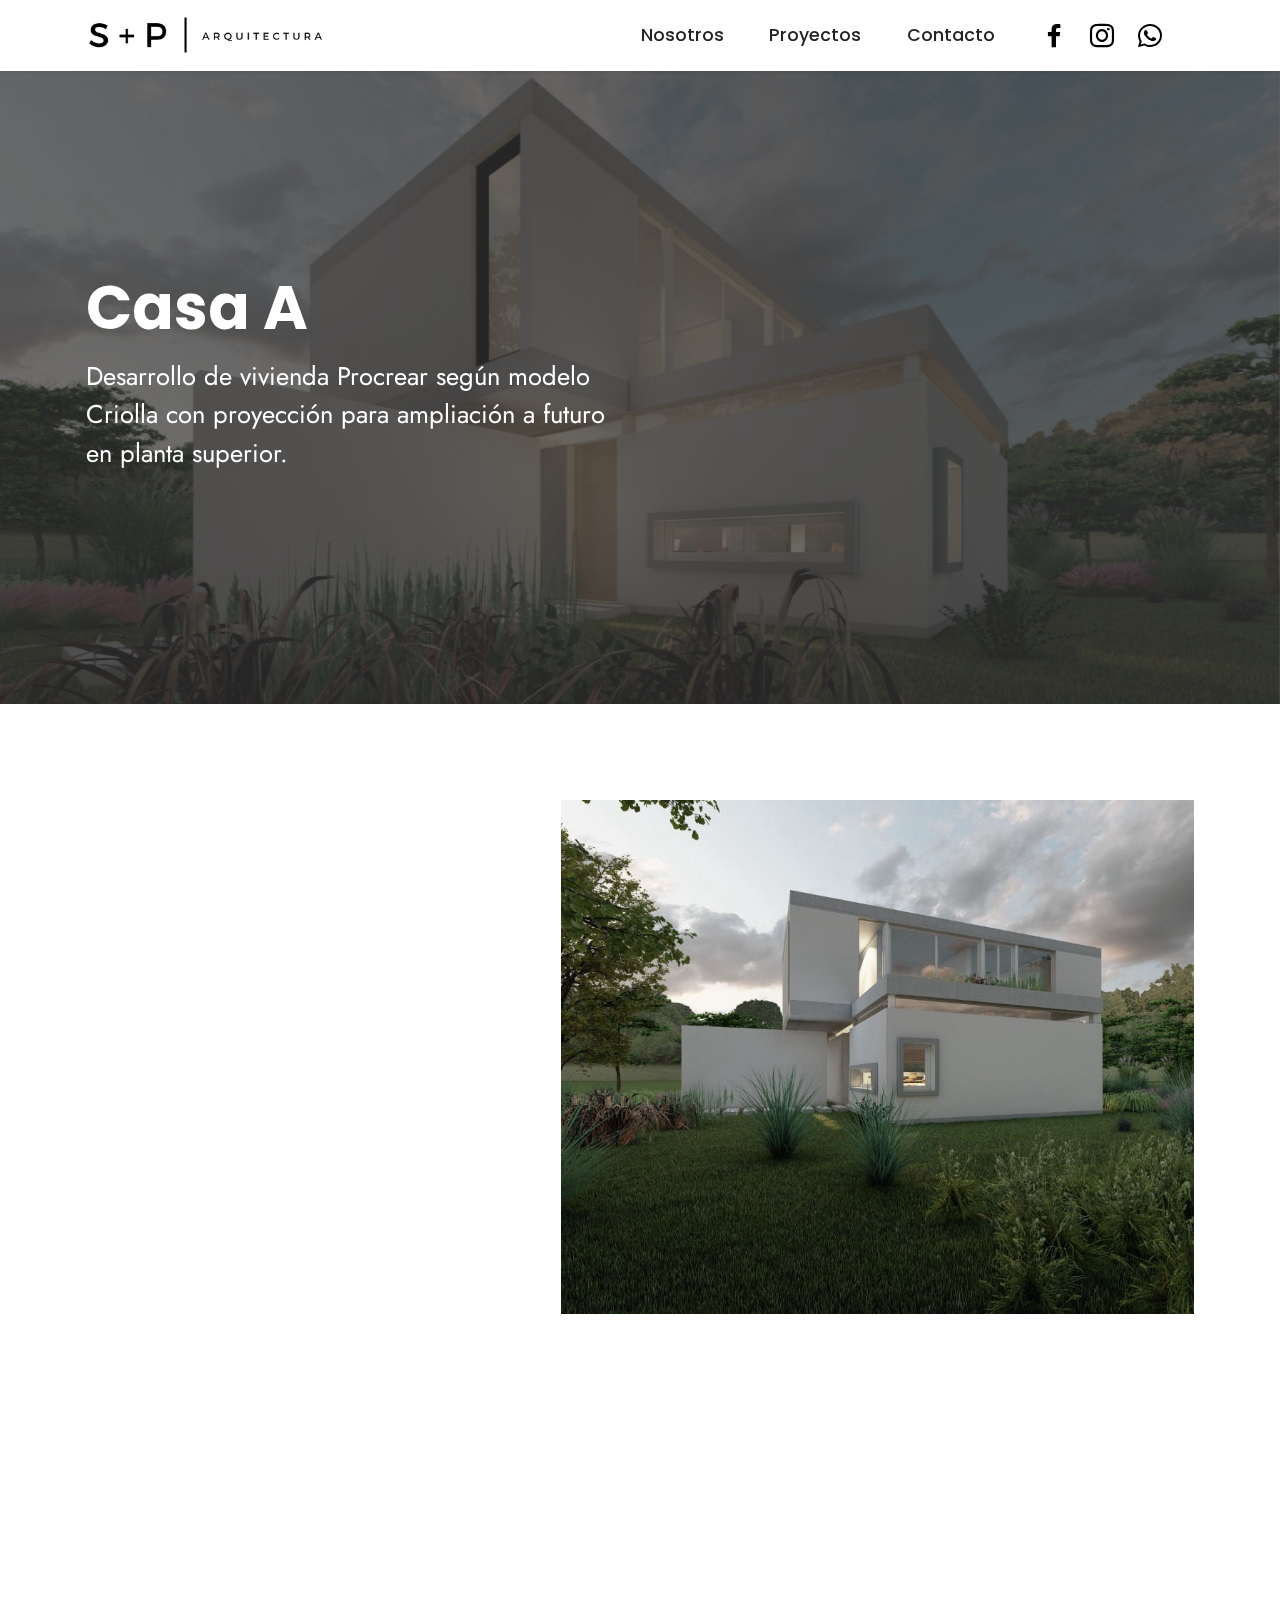
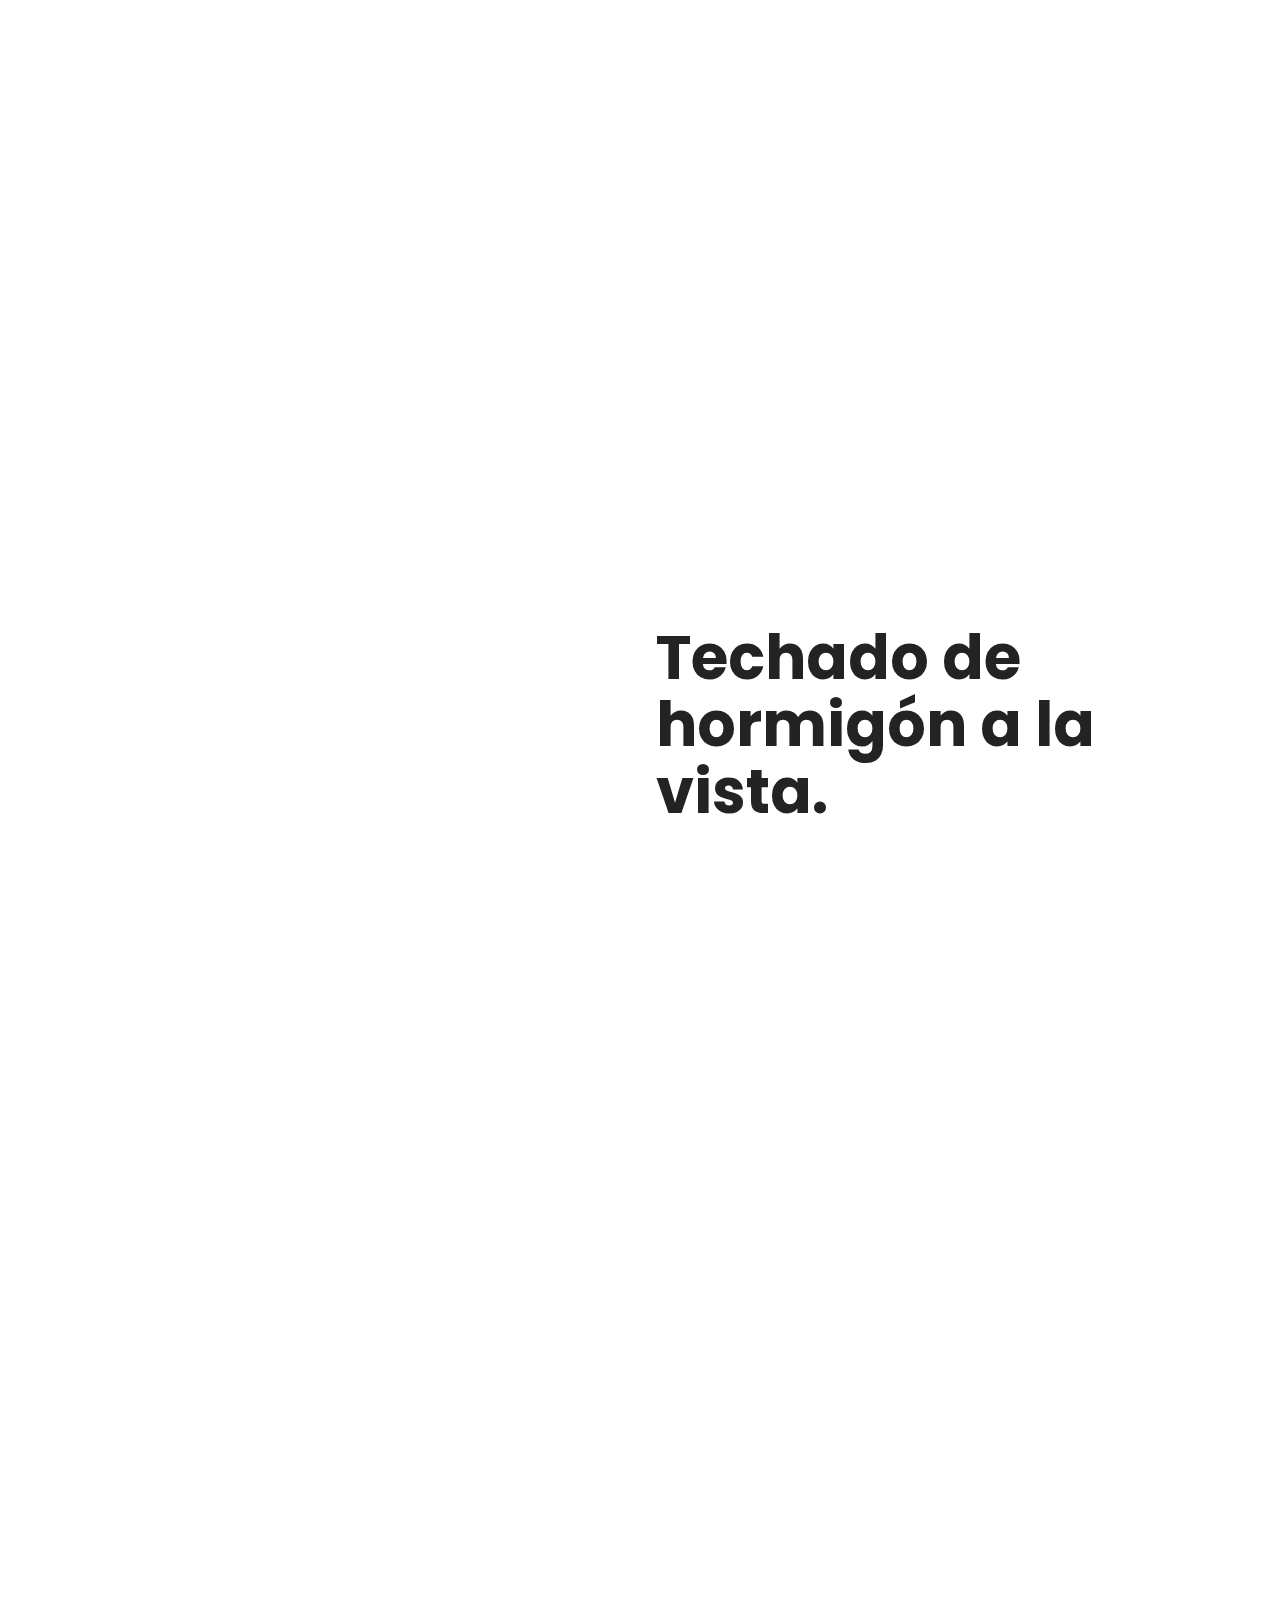
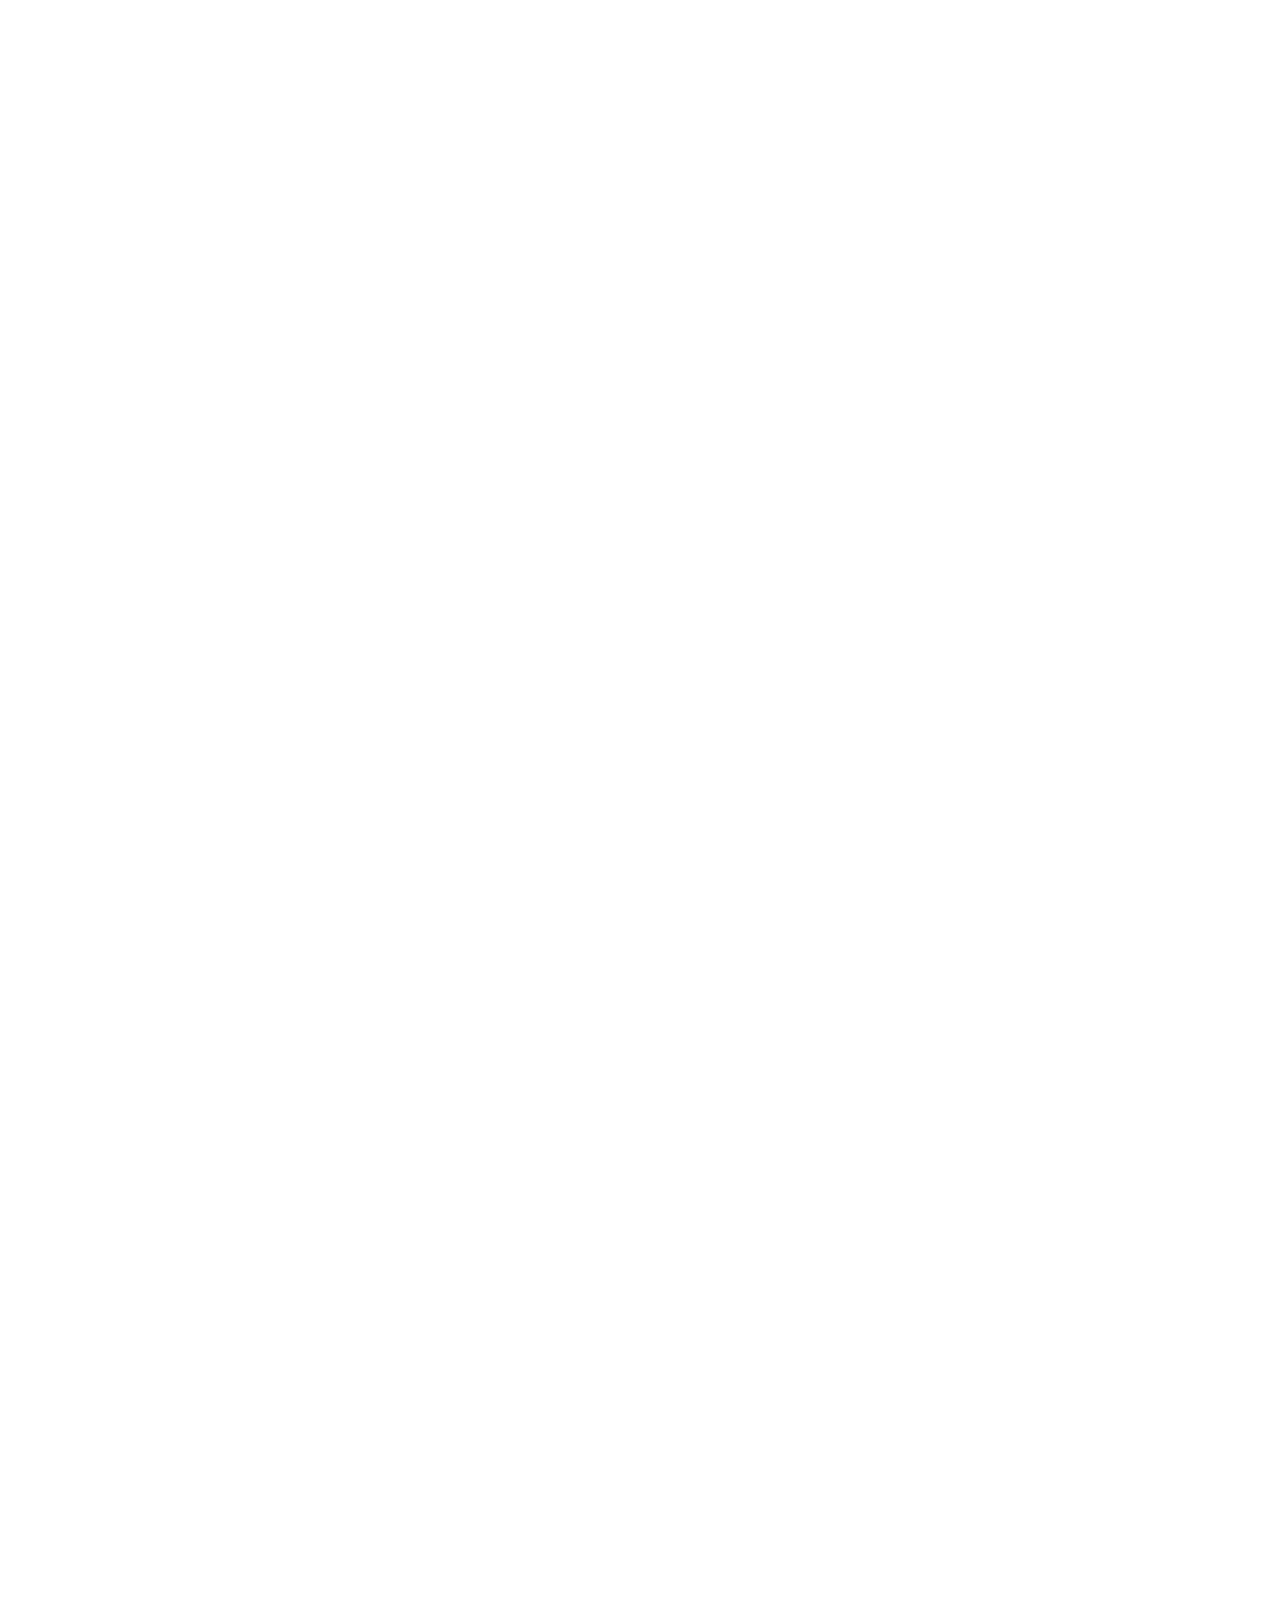
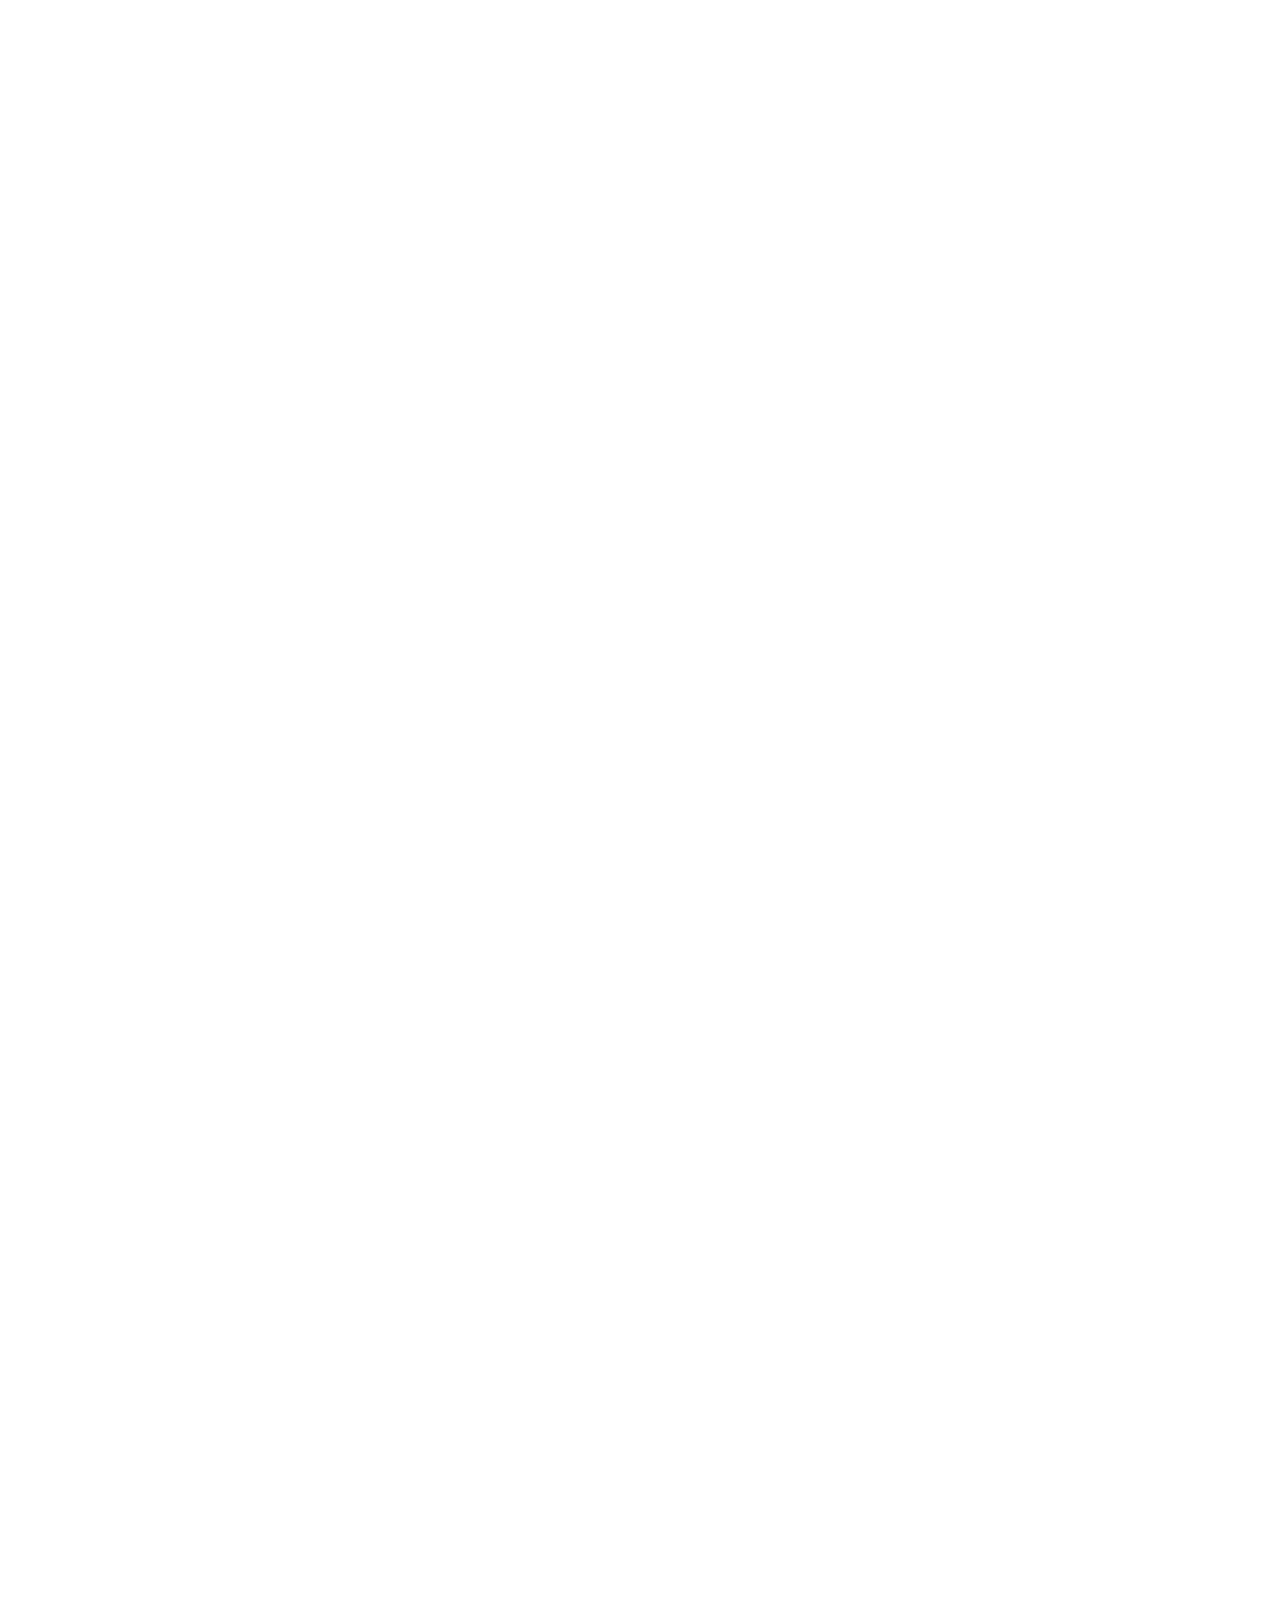
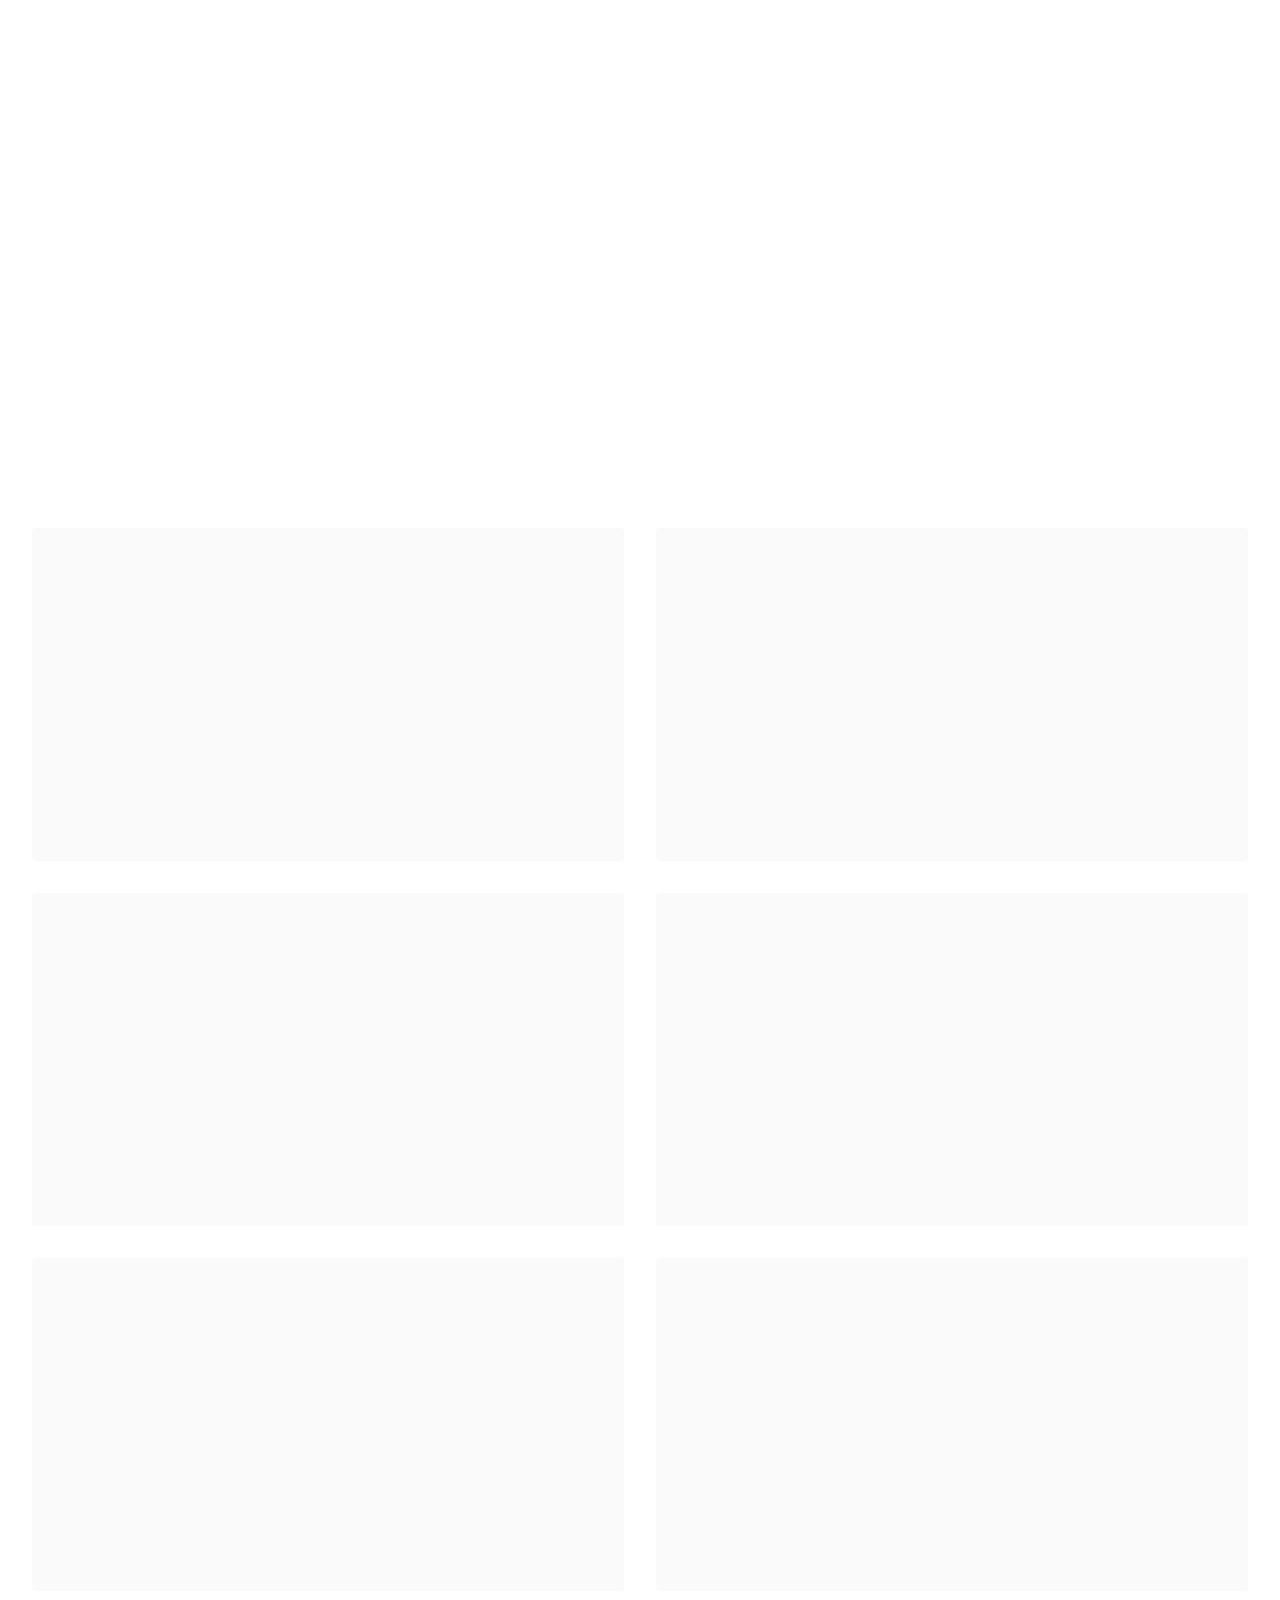
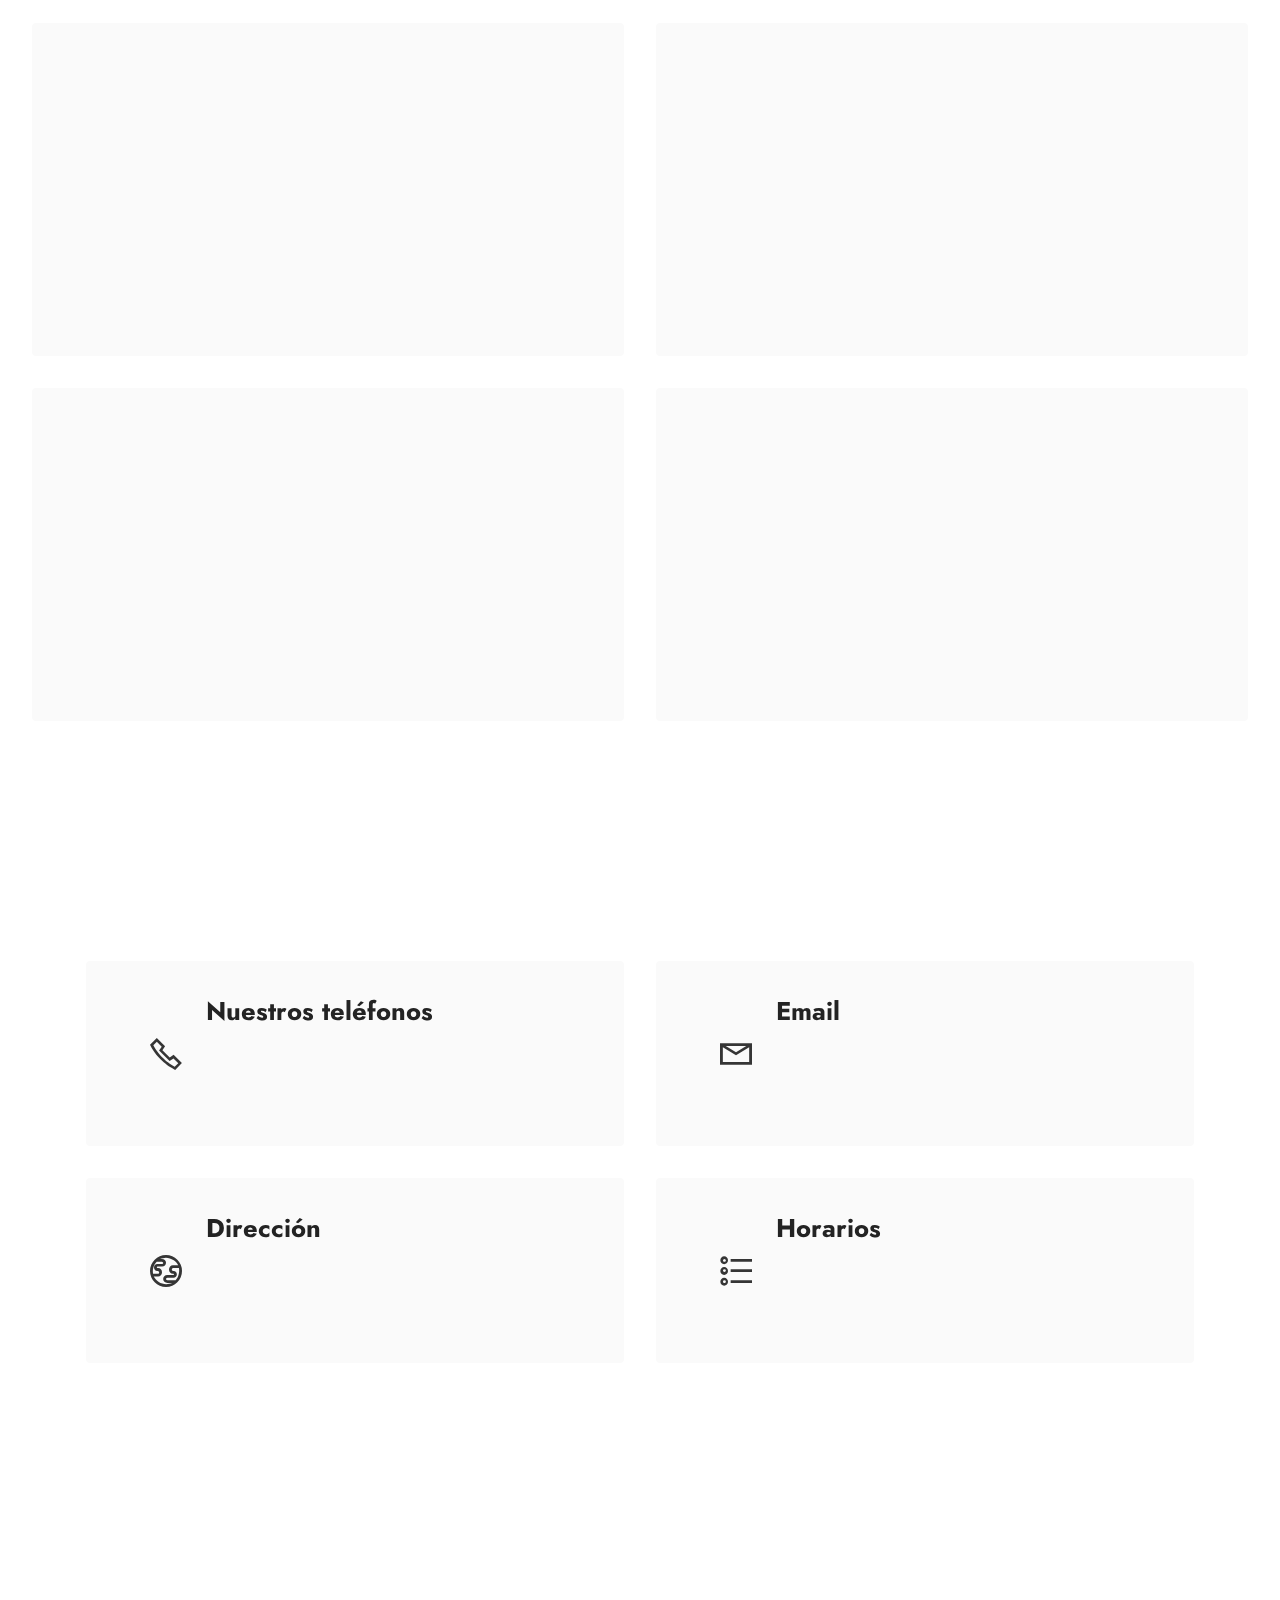
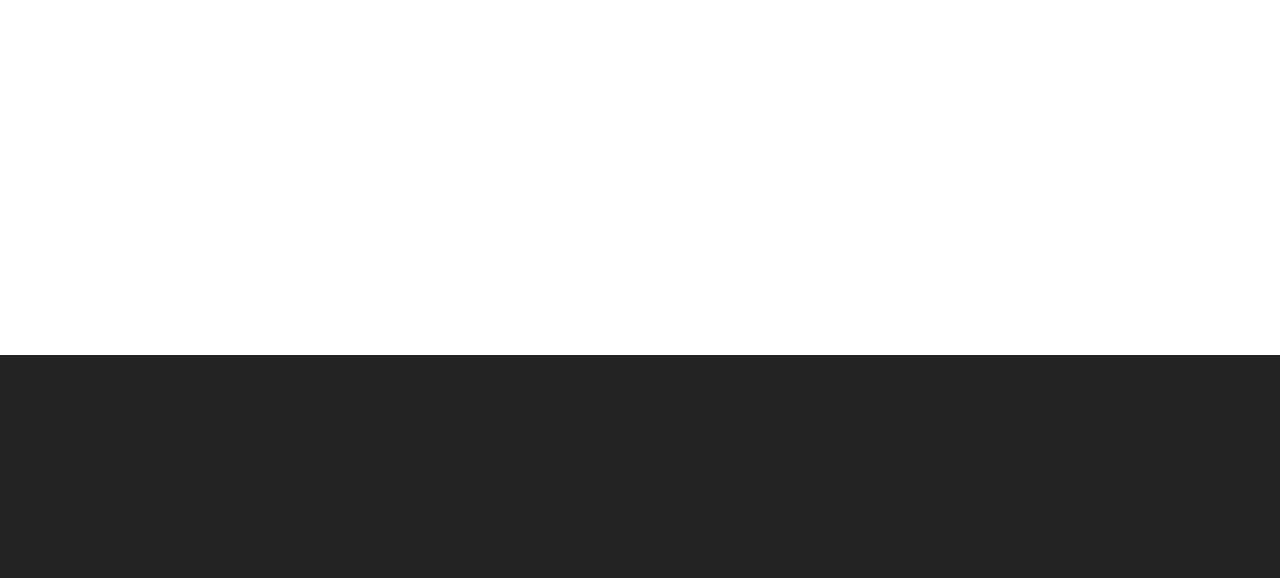
==== casa-procrear.html @ 1ad1548f "202208131739" ====
<!DOCTYPE html>
<html  >
<head>
  
  <meta charset="UTF-8">
  <meta http-equiv="X-UA-Compatible" content="IE=edge">
  
  <meta name="twitter:card" content="summary_large_image"/>
  <meta name="twitter:image:src" content="">
  <meta property="og:image" content="">
  <meta name="twitter:title" content="Casa A Procrear">
  <meta name="viewport" content="width=device-width, initial-scale=1, minimum-scale=1">
  <link rel="shortcut icon" href="assets/images/283098102-126815529997784-8054492892515843317-n-copy-128x108.png" type="image/x-icon">
  <meta name="description" content="La casa A es un desarrollo urbanístico en Villa Elisa, Provincia de Buenos Aires. El diseño y alcance de la vivienda está enmarcado en el programa Procrear proyectando una futura ampliación.
">
  
  
  <title>Casa A Procrear</title>
  <link rel="stylesheet" href="assets/web/assets/mobirise-icons2/mobirise2.css">
  <link rel="stylesheet" href="assets/bootstrap/css/bootstrap.min.css">
  <link rel="stylesheet" href="assets/bootstrap/css/bootstrap-grid.min.css">
  <link rel="stylesheet" href="assets/bootstrap/css/bootstrap-reboot.min.css">
  <link rel="stylesheet" href="assets/parallax/jarallax.css">
  <link rel="stylesheet" href="assets/animatecss/animate.css">
  <link rel="stylesheet" href="assets/dropdown/css/style.css">
  <link rel="stylesheet" href="assets/socicon/css/styles.css">
  <link rel="stylesheet" href="assets/theme/css/style.css">
  <link rel="preload" href="https://fonts.googleapis.com/css?family=Poppins:100,100i,200,200i,300,300i,400,400i,500,500i,600,600i,700,700i,800,800i,900,900i&display=swap" as="style" onload="this.onload=null;this.rel='stylesheet'">
  <noscript><link rel="stylesheet" href="https://fonts.googleapis.com/css?family=Poppins:100,100i,200,200i,300,300i,400,400i,500,500i,600,600i,700,700i,800,800i,900,900i&display=swap"></noscript>
  <link rel="preload" href="https://fonts.googleapis.com/css?family=Jost:100,200,300,400,500,600,700,800,900,100i,200i,300i,400i,500i,600i,700i,800i,900i&display=swap" as="style" onload="this.onload=null;this.rel='stylesheet'">
  <noscript><link rel="stylesheet" href="https://fonts.googleapis.com/css?family=Jost:100,200,300,400,500,600,700,800,900,100i,200i,300i,400i,500i,600i,700i,800i,900i&display=swap"></noscript>
  <link rel="preload" as="style" href="assets/mobirise/css/mbr-additional.css"><link rel="stylesheet" href="assets/mobirise/css/mbr-additional.css" type="text/css">
  
  
  
  
</head>
<body>
  
  <section data-bs-version="5.1" class="menu menu3 cid-teotOrFw29" once="menu" id="menu3-12">
    
    <nav class="navbar navbar-dropdown navbar-fixed-top navbar-expand-lg">
        <div class="container">
            <div class="navbar-brand">
                <span class="navbar-logo">
                    
                        <img src="assets/images/navbarsp.jpg" alt="S+P Arquitectura" style="height: 3.1rem;">
                    
                </span>
                
            </div>
            <button class="navbar-toggler" type="button" data-toggle="collapse" data-bs-toggle="collapse" data-target="#navbarSupportedContent" data-bs-target="#navbarSupportedContent" aria-controls="navbarNavAltMarkup" aria-expanded="false" aria-label="Toggle navigation">
                <div class="hamburger">
                    <span></span>
                    <span></span>
                    <span></span>
                    <span></span>
                </div>
            </button>
            <div class="collapse navbar-collapse" id="navbarSupportedContent">
                <ul class="navbar-nav nav-dropdown nav-right" data-app-modern-menu="true"><li class="nav-item"><a class="nav-link link text-black text-primary display-4" href="index.html#image2-4">Nosotros</a></li>
                    <li class="nav-item"><a class="nav-link link text-black text-primary display-4" href="index.html#proyectos">Proyectos</a></li>
                    <li class="nav-item"><a class="nav-link link text-black text-primary display-4" href="index.html#witsec-mailform-r">Contacto</a>
                    </li></ul>
                <div class="icons-menu">
                    <a class="iconfont-wrapper" href="https://www.facebook.com/SMASP-Arquitectura-110803791598958/" target="_blank">
                        <span class="p-2 mbr-iconfont socicon-facebook socicon"></span>
                    </a>
                    <a class="iconfont-wrapper" href="https://www.instagram.com/s.mas.p.arquitectura/" target="_blank">
                        <span class="p-2 mbr-iconfont socicon-instagram socicon"></span>
                    </a>
                    <a class="iconfont-wrapper" href="https://wa.me/542216564732" target="_blank">
                        <span class="p-2 mbr-iconfont socicon-whatsapp socicon"></span>
                    </a>
                    
                </div>
                
            </div>
        </div>
    </nav>
</section>

<section data-bs-version="5.1" class="header4 cid-teqbdQhlUa mbr-parallax-background" id="header4-14">

    
    <div class="mbr-overlay"></div>
    <div class="container">
        <div class="row">
            <div class="content-wrap">
                <h1 class="mbr-section-title mbr-fonts-style mbr-white mb-3 display-1">
                    <strong>Casa A</strong></h1>
                
                <p class="mbr-fonts-style mbr-text mbr-white mb-3 display-5">
                    Desarrollo de vivienda Procrear según modelo Criolla con proyección para ampliación a futuro en planta superior.</p>

                
            </div>
        </div>
    </div>
</section>

<section data-bs-version="5.1" class="image2 cid-teqbWby4jU" id="image2-15">
    

    

    <div class="container">
        <div class="row align-items-center">
            <div class="col-12 col-lg-7">
                <div class="image-wrapper">
                    <img src="assets/images/obracasaa4-1280x720.jpeg" alt="Casa A">
                    
                </div>
            </div>
            <div class="col-12 col-lg">
                <div class="text-wrapper">
                    <h3 class="mbr-section-title mbr-fonts-style mb-3 display-2"><strong>Desarollo con proyeccción a futuro.</strong></h3>
                    
                </div>
            </div>
        </div>
    </div>
</section>

<section data-bs-version="5.1" class="image3 cid-teqbXkbe3G" id="image3-17">
    

    

    <div class="container">
        <div class="row justify-content-center">
            <div class="col-12 col-lg-12">
                <div class="image-wrapper">
                    <img src="assets/images/obracasaa5-1-1280x720.jpg" alt="Casa A">
                    
                </div>
            </div>
        </div>
    </div>
</section>

<section data-bs-version="5.1" class="content10 cid-teqe6eGVId" id="content10-1a">
    
    <div class="container">
        <div class="row justify-content-center">
            <div class="col-12 col-md">
                
                <h6 class="mbr-section-subtitle mbr-fonts-style mb-4 display-1"><strong>Techado de hormigón a la vista.</strong></h6>
            </div>
            <div class="col-md-12 col-lg-6">
                <p class="mbr-text mbr-fonts-style display-5">La convivencia de luz solar y sombra, las aberturas al entorno y la presencia de acabados minimalistas caracterizan esta obra.</p>
            </div>
        </div>
    </div>
</section>

<section data-bs-version="5.1" class="image4 cid-teqbWI6PCw" id="image4-16">
    

    

    <div class="container-fluid">
        <div class="row">
            <div class="col-12 col-lg-6">
                <div class="image-wrapper">
                    <img src="assets/images/obracasaa1-1280x720.jpg" alt="Casa A">
                    <p class="mbr-text mbr-fonts-style mt-2 align-center display-4">
                        Casa A | Frente</p>
                </div>
            </div>
            <div class="col-12 col-lg-6">
                <div class="image-wrapper">
                    <img src="assets/images/obracasaa2-1256x707.jpg" alt="Casa A">
                    <p class="mbr-text mbr-fonts-style mt-2 align-center display-4">Casa A | Lateral Este</p>
                </div>
            </div>
        </div>
    </div>
</section>

<section data-bs-version="5.1" class="image2 cid-teqfTnxSe3" id="image2-1b">
    

    

    <div class="container">
        <div class="row align-items-center">
            <div class="col-12 col-lg-6">
                <div class="image-wrapper">
                    <img src="assets/images/obracasaa10-1280x720.jpeg" alt="Casa A">
                    <p class="mbr-description mbr-fonts-style mt-2 align-center display-4">Interior Planta Baja</p>
                </div>
            </div>
            <div class="col-12 col-lg">
                <div class="text-wrapper">
                    <h3 class="mbr-section-title mbr-fonts-style mb-3 display-1">
                        <strong>Casa A</strong></h3>
                    <p class="mbr-text mbr-fonts-style display-7">Es una casa suburbana de vivienda permanente situada en Villa Elisa, partido de La Plata, Buenos Aires.<br><br>El comitente nos encomendó, para este proyecto, una vivienda que se ajustase a los alcances del programa Procrear, y a la disponibilidad de recursos que este requiere.<br><br>El encargo consistió en una casa de metraje mínimo en una sola planta con la posibilidad de proyectar una construcción en alto a futuro.<br><br>La estrategia consistió en el armado de una planta rectangular en donde los&nbsp;espacios de uso de la vivienda propicien&nbsp;amplitud lumínica. A través del cerramiento los ambientes interiores se vinculan con el paisaje exterior.<br><br>Todas las carpinterías se materializaron en aluminio oscuro y de doble vidriado.<br><br>El hormigón visto le otorga a la casa una presencia de carácter despojado. Su condición de espacio-cobijo potencia la percepción de los efectos de la luz, el aire y los aromas  presentes en su ambiente.</p>
                </div>
            </div>
        </div>
    </div>
</section>

<section data-bs-version="5.1" class="image3 cid-teqfU6qUXJ" id="image3-1c">
    

    

    <div class="container">
        <div class="row justify-content-center">
            <div class="col-12 col-lg-12">
                <div class="image-wrapper">
                    <img src="assets/images/obracasaa8-1280x720.jpg" alt="Casa A">
                    
                </div>
            </div>
        </div>
    </div>
</section>

<section data-bs-version="5.1" class="image4 cid-teqfVgeMej" id="image4-1d">
    

    

    <div class="container">
        <div class="row">
            <div class="col-12 col-lg-6">
                <div class="image-wrapper">
                    <img src="assets/images/plantaa-816x1141.png" alt="procrear A">
                    
                </div>
            </div>
            <div class="col-12 col-lg-6">
                <div class="image-wrapper">
                    <img src="assets/images/planocasaa-1082x1496.png" alt="Plano Procrear Casa A">
                    
                </div>
            </div>
        </div>
    </div>
</section>

<section data-bs-version="5.1" class="image3 cid-teqjrvyLqD" id="image3-1e">
    

    

    <div class="container">
        <div class="row justify-content-center">
            <div class="col-12 col-lg-11">
                <div class="image-wrapper">
                    <img src="assets/images/obracasaa6-1-1280x720.jpg" alt="Casa A Procrear">
                    
                </div>
            </div>
        </div>
    </div>
</section>

<section data-bs-version="5.1" class="gallery1 cid-teqjvmW78Z" id="gallery1-1f">
    
    
    <div class="container-fluid">
        
        <div class="row mt-4">
            <div class="item features-image сol-12 col-md-6 col-lg-6 active">
                <div class="item-wrapper">
                    <div class="item-img">
                        <img src="assets/images/obracasaa1-1280x720.jpg" alt="Mobirise Website Builder" data-slide-to="1" data-bs-slide-to="1">
                    </div>
                    
                    
                </div>
            </div><div class="item features-image сol-12 col-md-6 col-lg-6">
                <div class="item-wrapper">
                    <div class="item-img">
                        <img src="assets/images/obracasaa2-1280x720.jpg" alt="Mobirise Website Builder" data-slide-to="2" data-bs-slide-to="2">
                    </div>
                    
                    
                </div>
            </div><div class="item features-image сol-12 col-md-6 col-lg-6">
                <div class="item-wrapper">
                    <div class="item-img">
                        <img src="assets/images/obracasaa3-1280x720.jpg" alt="Mobirise Website Builder" data-slide-to="3" data-bs-slide-to="3">
                    </div>
                    
                    
                </div>
            </div><div class="item features-image сol-12 col-md-6 col-lg-6">
                <div class="item-wrapper">
                    <div class="item-img">
                        <img src="assets/images/obracasaa4-1280x720.jpg" alt="Mobirise Website Builder" data-slide-to="4" data-bs-slide-to="4">
                    </div>
                    
                    
                </div>
            </div><div class="item features-image сol-12 col-md-6 col-lg-6">
                <div class="item-wrapper">
                    <div class="item-img">
                        <img src="assets/images/obracasaa5-1-1280x720.jpg" alt="Mobirise Website Builder" data-slide-to="5" data-bs-slide-to="5">
                    </div>
                    
                    
                </div>
            </div><div class="item features-image сol-12 col-md-6 col-lg-6">
                <div class="item-wrapper">
                    <div class="item-img">
                        <img src="assets/images/obracasaa6-1-1280x720.jpg" alt="Mobirise Website Builder" data-slide-to="6" data-bs-slide-to="6">
                    </div>
                    
                    
                </div>
            </div><div class="item features-image сol-12 col-md-6 col-lg-6">
                <div class="item-wrapper">
                    <div class="item-img">
                        <img src="assets/images/obracasaa7-1-1280x720.jpg" alt="Mobirise Website Builder" data-slide-to="7" data-bs-slide-to="7">
                    </div>
                    
                    
                </div>
            </div><div class="item features-image сol-12 col-md-6 col-lg-6">
                <div class="item-wrapper">
                    <div class="item-img">
                        <img src="assets/images/obracasaa8-1280x720.jpg" alt="Mobirise Website Builder" data-slide-to="8" data-bs-slide-to="8">
                    </div>
                    
                    
                </div>
            </div><div class="item features-image сol-12 col-md-6 col-lg-6">
                <div class="item-wrapper">
                    <div class="item-img">
                        <img src="assets/images/obracasaa9-1280x720.jpg" alt="Mobirise Website Builder" data-slide-to="9" data-bs-slide-to="9">
                    </div>
                    
                    
                </div>
            </div><div class="item features-image сol-12 col-md-6 col-lg-6">
                <div class="item-wrapper">
                    <div class="item-img">
                        <img src="assets/images/obracasaa10-1280x720.jpg" alt="Mobirise Website Builder" data-slide-to="10" data-bs-slide-to="10">
                    </div>
                    
                    
                </div>
            </div>
            
            
            
        </div>
    </div>
</section>

<section data-bs-version="5.1" class="contacts2 cid-teqkKYdT6B" id="contacts2-1g">
    <!---->
    
    
    <div class="container">
        
        <div class="row justify-content-center mt-4">
            <div class="card col-12 col-md-6">
                <div class="card-wrapper">
                    <div class="image-wrapper">
                        <span class="mbr-iconfont mobi-mbri-phone mobi-mbri"></span>
                    </div>
                    <div class="text-wrapper">
                        <h6 class="card-title mbr-fonts-style mb-1 display-5">
                            <strong>Nuestros teléfonos</strong></h6>
                        <p class="mbr-text mbr-fonts-style display-7"><a href="https://wa.me/542216564732" class="text-primary" target="_blank">+54 (221) 656 4732</a><br><a href="https://wa.me/542216564732" class="text-primary" target="_blank">+54 (221) 649 2538</a></p>
                    </div>
                </div>
            </div>
            <div class="card col-12 col-md-6">
                <div class="card-wrapper">
                    <div class="image-wrapper">
                        <span class="mbr-iconfont mobi-mbri-letter mobi-mbri"></span>
                    </div>
                    <div class="text-wrapper">
                        <h6 class="card-title mbr-fonts-style mb-1 display-5">
                            <strong>Email</strong>
                        </h6>
                        <p class="mbr-text mbr-fonts-style display-7">
                            <a href="mailto:info@smasparquitectura.com.ar" class="text-primary">info@smasparquitectura.com.ar</a></p>
                    </div>
                </div>
            </div>
            <div class="card col-12 col-md-6">
                <div class="card-wrapper">
                    <div class="image-wrapper">
                        <span class="mbr-iconfont mobi-mbri-globe mobi-mbri"></span>
                    </div>
                    <div class="text-wrapper">
                        <h6 class="card-title mbr-fonts-style mb-1 display-5">
                            <strong>Dirección</strong></h6>
                        <p class="mbr-text mbr-fonts-style display-7">Calle 34 N° 873 entre 12 y 13.<br>La Plata, Buenos Aires, Argentina</p>
                    </div>
                </div>
            </div>
            <div class="card col-12 col-md-6">
                <div class="card-wrapper">
                    <div class="image-wrapper">
                        <span class="mbr-iconfont mobi-mbri-bulleted-list mobi-mbri"></span>
                    </div>
                    <div class="text-wrapper">
                        <h6 class="card-title mbr-fonts-style mb-1 display-5">
                            <strong>Horarios</strong></h6>
                        <p class="mbr-text mbr-fonts-style display-7">Lunes a Viernes de&nbsp;9:00 - 18:00<br>(solo con cita previa).</p>
                    </div>
                </div>
            </div>
        </div>
    </div>
</section>

<section data-bs-version="5.1" class="map2 cid-teqkLA7Owz" id="map2-1h">
    
    
    <div>
        
        <div class="google-map"><iframe frameborder="0" style="border:0" src="https://www.google.com/maps/embed/v1/place?key=AIzaSyDk89J4FSunMF33ruMVWJaJht_Ro0kvoXs&amp;q=34 873 la plata" allowfullscreen=""></iframe></div>
    </div>
</section>

<section data-bs-version="5.1" class="footer3 cid-teq8WwWLr2" once="footers" id="footer3-13">

    

    

    <div class="container">
        <div class="media-container-row align-center mbr-white">
            
            
            <div class="row row-copirayt">
                <p class="mbr-text mb-0 mbr-fonts-style mbr-white align-center display-7">
                    Diseñado por <a href="http://www.canas.com.ar" class="text-white" target="_blank">Rodrigo Cañas</a> para S+P Arquitectura</p>
            </div>
        </div>
    </div>
</section><section><a href="https://mobiri.se"></a><a href="https://mobiri.se"></a></section><script src="assets/bootstrap/js/bootstrap.bundle.min.js"></script>  <script src="assets/parallax/jarallax.js"></script>  <script src="assets/smoothscroll/smooth-scroll.js"></script>  <script src="assets/ytplayer/index.js"></script>  <script src="assets/dropdown/js/navbar-dropdown.js"></script>  <script src="assets/theme/js/script.js"></script>  
  <script async src='https://d2mpatx37cqexb.cloudfront.net/delightchat-whatsapp-widget/embeds/embed.min.js'></script>
        <script>
          var wa_btnSetting = {"btnColor":"#383838","ctaText":"","cornerRadius":40,"marginBottom":20,"marginLeft":20,"marginRight":20,"btnPosition":"right","whatsAppNumber":"2216564732","welcomeMessage":"Hello","zIndex":999999,"btnColorScheme":"light"};
          window.onload = () => {
            _waEmbed(wa_btnSetting);
          };
        </script>
      
  
  <input name="animation" type="hidden">
  </body>
</html>
---- assets/web/assets/mobirise-icons2/mobirise2.css ----
@font-face {
  font-family: 'Moririse2';
  font-display: swap;
  src:  url('mobirise2.eot?f2bix4');
  src:  url('mobirise2.eot?f2bix4#iefix') format('embedded-opentype'),
    url('mobirise2.ttf?f2bix4') format('truetype'),
    url('mobirise2.woff?f2bix4') format('woff'),
    url('mobirise2.svg?f2bix4#mobirise2') format('svg');
  font-weight: normal;
  font-style: normal;
}

[class^="mobi-"], [class*=" mobi-"] {
  /* use !important to prevent issues with browser extensions that change fonts */
  font-family: 'Moririse2' !important;
  speak: none;
  font-style: normal;
  font-weight: normal;
  font-variant: normal;
  text-transform: none;
  line-height: 1;

  /* Better Font Rendering =========== */
  -webkit-font-smoothing: antialiased;
  -moz-osx-font-smoothing: grayscale;
}

.mobi-mbri-add-submenu:before {
  content: "\e900";
}
.mobi-mbri-alert:before {
  content: "\e901";
}
.mobi-mbri-align-center:before {
  content: "\e902";
}
.mobi-mbri-align-justify:before {
  content: "\e903";
}
.mobi-mbri-align-left:before {
  content: "\e904";
}
.mobi-mbri-align-right:before {
  content: "\e905";
}
.mobi-mbri-android:before {
  content: "\e906";
}
.mobi-mbri-apple:before {
  content: "\e907";
}
.mobi-mbri-arrow-down:before {
  content: "\e908";
}
.mobi-mbri-arrow-next:before {
  content: "\e909";
}
.mobi-mbri-arrow-prev:before {
  content: "\e90a";
}
.mobi-mbri-arrow-up:before {
  content: "\e90b";
}
.mobi-mbri-bold:before {
  content: "\e90c";
}
.mobi-mbri-bookmark:before {
  content: "\e90d";
}
.mobi-mbri-bootstrap:before {
  content: "\e90e";
}
.mobi-mbri-briefcase:before {
  content: "\e90f";
}
.mobi-mbri-browse:before {
  content: "\e910";
}
.mobi-mbri-bulleted-list:before {
  content: "\e911";
}
.mobi-mbri-calendar:before {
  content: "\e912";
}
.mobi-mbri-camera:before {
  content: "\e913";
}
.mobi-mbri-cart-add:before {
  content: "\e914";
}
.mobi-mbri-cart-full:before {
  content: "\e915";
}
.mobi-mbri-cash:before {
  content: "\e916";
}
.mobi-mbri-change-style:before {
  content: "\e917";
}
.mobi-mbri-chat:before {
  content: "\e918";
}
.mobi-mbri-clock:before {
  content: "\e919";
}
.mobi-mbri-close:before {
  content: "\e91a";
}
.mobi-mbri-cloud:before {
  content: "\e91b";
}
.mobi-mbri-code:before {
  content: "\e91c";
}
.mobi-mbri-contact-form:before {
  content: "\e91d";
}
.mobi-mbri-credit-card:before {
  content: "\e91e";
}
.mobi-mbri-cursor-click:before {
  content: "\e91f";
}
.mobi-mbri-cust-feedback:before {
  content: "\e920";
}
.mobi-mbri-database:before {
  content: "\e921";
}
.mobi-mbri-delivery:before {
  content: "\e922";
}
.mobi-mbri-desktop:before {
  content: "\e923";
}
.mobi-mbri-devices:before {
  content: "\e924";
}
.mobi-mbri-down:before {
  content: "\e925";
}
.mobi-mbri-download-2:before {
  content: "\e926";
}
.mobi-mbri-download:before {
  content: "\e927";
}
.mobi-mbri-drag-n-drop-2:before {
  content: "\e928";
}
.mobi-mbri-drag-n-drop:before {
  content: "\e929";
}
.mobi-mbri-edit-2:before {
  content: "\e92a";
}
.mobi-mbri-edit:before {
  content: "\e92b";
}
.mobi-mbri-error:before {
  content: "\e92c";
}
.mobi-mbri-extension:before {
  content: "\e92d";
}
.mobi-mbri-features:before {
  content: "\e92e";
}
.mobi-mbri-file:before {
  content: "\e92f";
}
.mobi-mbri-flag:before {
  content: "\e930";
}
.mobi-mbri-folder:before {
  content: "\e931";
}
.mobi-mbri-gift:before {
  content: "\e932";
}
.mobi-mbri-github:before {
  content: "\e933";
}
.mobi-mbri-globe-2:before {
  content: "\e934";
}
.mobi-mbri-globe:before {
  content: "\e935";
}
.mobi-mbri-growing-chart:before {
  content: "\e936";
}
.mobi-mbri-hearth:before {
  content: "\e937";
}
.mobi-mbri-help:before {
  content: "\e938";
}
.mobi-mbri-home:before {
  content: "\e939";
}
.mobi-mbri-hot-cup:before {
  content: "\e93a";
}
.mobi-mbri-idea:before {
  content: "\e93b";
}
.mobi-mbri-image-gallery:before {
  content: "\e93c";
}
.mobi-mbri-image-slider:before {
  content: "\e93d";
}
.mobi-mbri-info:before {
  content: "\e93e";
}
.mobi-mbri-italic:before {
  content: "\e93f";
}
.mobi-mbri-key:before {
  content: "\e940";
}
.mobi-mbri-laptop:before {
  content: "\e941";
}
.mobi-mbri-layers:before {
  content: "\e942";
}
.mobi-mbri-left-right:before {
  content: "\e943";
}
.mobi-mbri-left:before {
  content: "\e944";
}
.mobi-mbri-letter:before {
  content: "\e945";
}
.mobi-mbri-like:before {
  content: "\e946";
}
.mobi-mbri-link:before {
  content: "\e947";
}
.mobi-mbri-lock:before {
  content: "\e948";
}
.mobi-mbri-login:before {
  content: "\e949";
}
.mobi-mbri-logout:before {
  content: "\e94a";
}
.mobi-mbri-magic-stick:before {
  content: "\e94b";
}
.mobi-mbri-map-pin:before {
  content: "\e94c";
}
.mobi-mbri-menu:before {
  content: "\e94d";
}
.mobi-mbri-mobile-2:before {
  content: "\e94e";
}
.mobi-mbri-mobile-horizontal:before {
  content: "\e94f";
}
.mobi-mbri-mobile:before {
  content: "\e950";
}
.mobi-mbri-mobirise:before {
  content: "\e951";
}
.mobi-mbri-more-horizontal:before {
  content: "\e952";
}
.mobi-mbri-more-vertical:before {
  content: "\e953";
}
.mobi-mbri-music:before {
  content: "\e954";
}
.mobi-mbri-new-file:before {
  content: "\e955";
}
.mobi-mbri-numbered-list:before {
  content: "\e956";
}
.mobi-mbri-opened-folder:before {
  content: "\e957";
}
.mobi-mbri-pages:before {
  content: "\e958";
}
.mobi-mbri-paper-plane:before {
  content: "\e959";
}
.mobi-mbri-paperclip:before {
  content: "\e95a";
}
.mobi-mbri-phone:before {
  content: "\e95b";
}
.mobi-mbri-photo:before {
  content: "\e95c";
}
.mobi-mbri-photos:before {
  content: "\e95d";
}
.mobi-mbri-pin:before {
  content: "\e95e";
}
.mobi-mbri-play:before {
  content: "\e95f";
}
.mobi-mbri-plus:before {
  content: "\e960";
}
.mobi-mbri-preview:before {
  content: "\e961";
}
.mobi-mbri-print:before {
  content: "\e962";
}
.mobi-mbri-protect:before {
  content: "\e963";
}
.mobi-mbri-question:before {
  content: "\e964";
}
.mobi-mbri-quote-left:before {
  content: "\e965";
}
.mobi-mbri-quote-right:before {
  content: "\e966";
}
.mobi-mbri-redo:before {
  content: "\e967";
}
.mobi-mbri-refresh:before {
  content: "\e968";
}
.mobi-mbri-responsive-2:before {
  content: "\e969";
}
.mobi-mbri-responsive:before {
  content: "\e96a";
}
.mobi-mbri-right:before {
  content: "\e96b";
}
.mobi-mbri-rocket:before {
  content: "\e96c";
}
.mobi-mbri-sad-face:before {
  content: "\e96d";
}
.mobi-mbri-sale:before {
  content: "\e96e";
}
.mobi-mbri-save:before {
  content: "\e96f";
}
.mobi-mbri-search:before {
  content: "\e970";
}
.mobi-mbri-setting-2:before {
  content: "\e971";
}
.mobi-mbri-setting-3:before {
  content: "\e972";
}
.mobi-mbri-setting:before {
  content: "\e973";
}
.mobi-mbri-share:before {
  content: "\e974";
}
.mobi-mbri-shopping-bag:before {
  content: "\e975";
}
.mobi-mbri-shopping-basket:before {
  content: "\e976";
}
.mobi-mbri-shopping-cart:before {
  content: "\e977";
}
.mobi-mbri-sites:before {
  content: "\e978";
}
.mobi-mbri-smile-face:before {
  content: "\e979";
}
.mobi-mbri-speed:before {
  content: "\e97a";
}
.mobi-mbri-star:before {
  content: "\e97b";
}
.mobi-mbri-success:before {
  content: "\e97c";
}
.mobi-mbri-sun:before {
  content: "\e97d";
}
.mobi-mbri-sun2:before {
  content: "\e97e";
}
.mobi-mbri-tablet-vertical:before {
  content: "\e97f";
}
.mobi-mbri-tablet:before {
  content: "\e980";
}
.mobi-mbri-target:before {
  content: "\e981";
}
.mobi-mbri-timer:before {
  content: "\e982";
}
.mobi-mbri-to-ftp:before {
  content: "\e983";
}
.mobi-mbri-to-local-drive:before {
  content: "\e984";
}
.mobi-mbri-touch-swipe:before {
  content: "\e985";
}
.mobi-mbri-touch:before {
  content: "\e986";
}
.mobi-mbri-trash:before {
  content: "\e987";
}
.mobi-mbri-underline:before {
  content: "\e988";
}
.mobi-mbri-undo:before {
  content: "\e989";
}
.mobi-mbri-unlink:before {
  content: "\e98a";
}
.mobi-mbri-unlock:before {
  content: "\e98b";
}
.mobi-mbri-up-down:before {
  content: "\e98c";
}
.mobi-mbri-up:before {
  content: "\e98d";
}
.mobi-mbri-update:before {
  content: "\e98e";
}
.mobi-mbri-upload-2:before {
  content: "\e98f";
}
.mobi-mbri-upload:before {
  content: "\e990";
}
.mobi-mbri-user-2:before {
  content: "\e991";
}
.mobi-mbri-user:before {
  content: "\e992";
}
.mobi-mbri-users:before {
  content: "\e993";
}
.mobi-mbri-video-play:before {
  content: "\e994";
}
.mobi-mbri-video:before {
  content: "\e995";
}
.mobi-mbri-watch:before {
  content: "\e996";
}
.mobi-mbri-website-theme-2:before {
  content: "\e997";
}
.mobi-mbri-website-theme:before {
  content: "\e998";
}
.mobi-mbri-wifi:before {
  content: "\e999";
}
.mobi-mbri-windows:before {
  content: "\e99a";
}
.mobi-mbri-zoom-in:before {
  content: "\e99b";
}
.mobi-mbri-zoom-out:before {
  content: "\e99c";
}
---- assets/parallax/jarallax.css ----
.jarallax {
    position: relative;
    z-index: 0;
}
.jarallax > .jarallax-img {
    position: absolute;
    object-fit: cover;
    /* support for plugin https://github.com/bfred-it/object-fit-images */
    font-family: 'object-fit: cover;';
    top: 0;
    left: 0;
    width: 100%;
    height: 100%;
    z-index: -1;
}
---- assets/dropdown/css/style.css ----
.navbar-dropdown {
  left: 0;
  padding: 0;
  position: absolute;
  right: 0;
  top: 0;
  transition: all 0.45s ease;
  z-index: 1030;
  background: #282828; }
  .navbar-dropdown .navbar-logo {
    margin-right: 0.8rem;
    transition: margin 0.3s ease-in-out;
    vertical-align: middle; }
    .navbar-dropdown .navbar-logo img {
      height: 3.125rem;
      transition: all 0.3s ease-in-out; }
    .navbar-dropdown .navbar-logo.mbr-iconfont {
      font-size: 3.125rem;
      line-height: 3.125rem; }
  .navbar-dropdown .navbar-caption {
    font-weight: 700;
    white-space: normal;
    vertical-align: -4px;
    line-height: 3.125rem !important; }
    .navbar-dropdown .navbar-caption, .navbar-dropdown .navbar-caption:hover {
      color: inherit;
      text-decoration: none; }
  .navbar-dropdown .mbr-iconfont + .navbar-caption {
    vertical-align: -1px; }
  .navbar-dropdown.navbar-fixed-top {
    position: fixed; }
  .navbar-dropdown .navbar-brand span {
    vertical-align: -4px; }
  .navbar-dropdown.bg-color.transparent {
    background: none; }
  .navbar-dropdown.navbar-short .navbar-brand {
    padding: 0.625rem 0; }
    .navbar-dropdown.navbar-short .navbar-brand span {
      vertical-align: -1px; }
  .navbar-dropdown.navbar-short .navbar-caption {
    line-height: 2.375rem !important;
    vertical-align: -2px; }
  .navbar-dropdown.navbar-short .navbar-logo {
    margin-right: 0.5rem; }
    .navbar-dropdown.navbar-short .navbar-logo img {
      height: 2.375rem; }
    .navbar-dropdown.navbar-short .navbar-logo.mbr-iconfont {
      font-size: 2.375rem;
      line-height: 2.375rem; }
  .navbar-dropdown.navbar-short .mbr-table-cell {
    height: 3.625rem; }
  .navbar-dropdown .navbar-close {
    left: 0.6875rem;
    position: fixed;
    top: 0.75rem;
    z-index: 1000; }
  .navbar-dropdown .hamburger-icon {
    content: "";
    display: inline-block;
    vertical-align: middle;
    width: 16px;
    -webkit-box-shadow: 0 -6px 0 1px #282828,0 0 0 1px #282828,0 6px 0 1px #282828;
    -moz-box-shadow: 0 -6px 0 1px #282828,0 0 0 1px #282828,0 6px 0 1px #282828;
    box-shadow: 0 -6px 0 1px #282828,0 0 0 1px #282828,0 6px 0 1px #282828; }

.dropdown-menu .dropdown-toggle[data-toggle="dropdown-submenu"]::after {
  border-bottom: 0.35em solid transparent;
  border-left: 0.35em solid;
  border-right: 0;
  border-top: 0.35em solid transparent;
  margin-left: 0.3rem; }

.dropdown-menu .dropdown-item:focus {
  outline: 0; }

.nav-dropdown {
  font-size: 0.75rem;
  font-weight: 500;
  height: auto !important; }
  .nav-dropdown .nav-btn {
    padding-left: 1rem; }
  .nav-dropdown .link {
    margin: .667em 1.667em;
    font-weight: 500;
    padding: 0;
    transition: color .2s ease-in-out; }
    .nav-dropdown .link.dropdown-toggle {
      margin-right: 2.583em; }
      .nav-dropdown .link.dropdown-toggle::after {
        margin-left: .25rem;
        border-top: 0.35em solid;
        border-right: 0.35em solid transparent;
        border-left: 0.35em solid transparent;
        border-bottom: 0; }
      .nav-dropdown .link.dropdown-toggle[aria-expanded="true"] {
        margin: 0;
        padding: 0.667em 3.263em  0.667em 1.667em; }
  .nav-dropdown .link::after,
  .nav-dropdown .dropdown-item::after {
    color: inherit; }
  .nav-dropdown .btn {
    font-size: 0.75rem;
    font-weight: 700;
    letter-spacing: 0;
    margin-bottom: 0;
    padding-left: 1.25rem;
    padding-right: 1.25rem; }
  .nav-dropdown .dropdown-menu {
    border-radius: 0;
    border: 0;
    left: 0;
    margin: 0;
    padding-bottom: 1.25rem;
    padding-top: 1.25rem;
    position: relative; }
  .nav-dropdown .dropdown-submenu {
    margin-left: 0.125rem;
    top: 0; }
  .nav-dropdown .dropdown-item {
    font-weight: 500;
    line-height: 2;
    padding: 0.3846em 4.615em 0.3846em 1.5385em;
    position: relative;
    transition: color .2s ease-in-out, background-color .2s ease-in-out; }
    .nav-dropdown .dropdown-item::after {
      margin-top: -0.3077em;
      position: absolute;
      right: 1.1538em;
      top: 50%; }
    .nav-dropdown .dropdown-item:focus, .nav-dropdown .dropdown-item:hover {
      background: none; }

@media (max-width: 767px) {
  .nav-dropdown.navbar-toggleable-sm {
    bottom: 0;
    display: none;
    left: 0;
    overflow-x: hidden;
    position: fixed;
    top: 0;
    transform: translateX(-100%);
    -ms-transform: translateX(-100%);
    -webkit-transform: translateX(-100%);
    width: 18.75rem;
    z-index: 999; } }
.nav-dropdown.navbar-toggleable-xl {
  bottom: 0;
  display: none;
  left: 0;
  overflow-x: hidden;
  position: fixed;
  top: 0;
  transform: translateX(-100%);
  -ms-transform: translateX(-100%);
  -webkit-transform: translateX(-100%);
  width: 18.75rem;
  z-index: 999; }

.nav-dropdown-sm {
  display: block !important;
  overflow-x: hidden;
  overflow: auto;
  padding-top: 3.875rem; }
  .nav-dropdown-sm::after {
    content: "";
    display: block;
    height: 3rem;
    width: 100%; }
  .nav-dropdown-sm.collapse.in ~ .navbar-close {
    display: block !important; }
  .nav-dropdown-sm.collapsing, .nav-dropdown-sm.collapse.in {
    transform: translateX(0);
    -ms-transform: translateX(0);
    -webkit-transform: translateX(0);
    transition: all 0.25s ease-out;
    -webkit-transition: all 0.25s ease-out;
    background: #282828; }
  .nav-dropdown-sm.collapsing[aria-expanded="false"] {
    transform: translateX(-100%);
    -ms-transform: translateX(-100%);
    -webkit-transform: translateX(-100%); }
  .nav-dropdown-sm .nav-item {
    display: block;
    margin-left: 0 !important;
    padding-left: 0; }
  .nav-dropdown-sm .link,
  .nav-dropdown-sm .dropdown-item {
    border-top: 1px dotted rgba(255, 255, 255, 0.1);
    font-size: 0.8125rem;
    line-height: 1.6;
    margin: 0 !important;
    padding: 0.875rem 2.4rem 0.875rem 1.5625rem !important;
    position: relative;
    white-space: normal; }
    .nav-dropdown-sm .link:focus, .nav-dropdown-sm .link:hover,
    .nav-dropdown-sm .dropdown-item:focus,
    .nav-dropdown-sm .dropdown-item:hover {
      background: rgba(0, 0, 0, 0.2) !important;
      color: #c0a375; }
  .nav-dropdown-sm .nav-btn {
    position: relative;
    padding: 1.5625rem 1.5625rem 0 1.5625rem; }
    .nav-dropdown-sm .nav-btn::before {
      border-top: 1px dotted rgba(255, 255, 255, 0.1);
      content: "";
      left: 0;
      position: absolute;
      top: 0;
      width: 100%; }
    .nav-dropdown-sm .nav-btn + .nav-btn {
      padding-top: 0.625rem; }
      .nav-dropdown-sm .nav-btn + .nav-btn::before {
        display: none; }
  .nav-dropdown-sm .btn {
    padding: 0.625rem 0; }
  .nav-dropdown-sm .dropdown-toggle[data-toggle="dropdown-submenu"]::after {
    margin-left: .25rem;
    border-top: 0.35em solid;
    border-right: 0.35em solid transparent;
    border-left: 0.35em solid transparent;
    border-bottom: 0; }
  .nav-dropdown-sm .dropdown-toggle[data-toggle="dropdown-submenu"][aria-expanded="true"]::after {
    border-top: 0;
    border-right: 0.35em solid transparent;
    border-left: 0.35em solid transparent;
    border-bottom: 0.35em solid; }
  .nav-dropdown-sm .dropdown-menu {
    margin: 0;
    padding: 0;
    position: relative;
    top: 0;
    left: 0;
    width: 100%;
    border: 0;
    float: none;
    border-radius: 0;
    background: none; }
  .nav-dropdown-sm .dropdown-submenu {
    left: 100%;
    margin-left: 0.125rem;
    margin-top: -1.25rem;
    top: 0; }

.navbar-toggleable-sm .nav-dropdown .dropdown-menu {
  position: absolute; }

.navbar-toggleable-sm .nav-dropdown .dropdown-submenu {
  left: 100%;
  margin-left: 0.125rem;
  margin-top: -1.25rem;
  top: 0; }

.navbar-toggleable-sm.opened .nav-dropdown .dropdown-menu {
  position: relative; }

.navbar-toggleable-sm.opened .nav-dropdown .dropdown-submenu {
  left: 0;
  margin-left: 00rem;
  margin-top: 0rem;
  top: 0; }

.is-builder .nav-dropdown.collapsing {
  transition: none !important; }
---- assets/socicon/css/styles.css ----
@charset "UTF-8";

@font-face {
  font-family: 'Socicon';
  src:  url('../fonts/socicon.eot');
  src:  url('../fonts/socicon.eot?#iefix') format('embedded-opentype'),
    url('../fonts/socicon.woff2') format('woff2'),
    url('../fonts/socicon.ttf') format('truetype'),
    url('../fonts/socicon.woff') format('woff'),
    url('../fonts/socicon.svg#socicon') format('svg');
  font-weight: normal;
  font-style: normal;
  font-display: swap;
}

[data-icon]:before {
  font-family: "socicon" !important;
  content: attr(data-icon);
  font-style: normal !important;
  font-weight: normal !important;
  font-variant: normal !important;
  text-transform: none !important;
  speak: none;
  line-height: 1;
  -webkit-font-smoothing: antialiased;
  -moz-osx-font-smoothing: grayscale;
}

[class^="socicon-"], [class*=" socicon-"] {
  /* use !important to prevent issues with browser extensions that change fonts */
  font-family: 'Socicon' !important;
  speak: none;
  font-style: normal;
  font-weight: normal;
  font-variant: normal;
  text-transform: none;
  line-height: 1;

  /* Better Font Rendering =========== */
  -webkit-font-smoothing: antialiased;
  -moz-osx-font-smoothing: grayscale;
}

.socicon-eitaa:before {
  content: "\e97c";
}
.socicon-soroush:before {
  content: "\e97d";
}
.socicon-bale:before {
  content: "\e97e";
}
.socicon-zazzle:before {
  content: "\e97b";
}
.socicon-society6:before {
  content: "\e97a";
}
.socicon-redbubble:before {
  content: "\e979";
}
.socicon-avvo:before {
  content: "\e978";
}
.socicon-stitcher:before {
  content: "\e977";
}
.socicon-googlehangouts:before {
  content: "\e974";
}
.socicon-dlive:before {
  content: "\e975";
}
.socicon-vsco:before {
  content: "\e976";
}
.socicon-flipboard:before {
  content: "\e973";
}
.socicon-ubuntu:before {
  content: "\e958";
}
.socicon-artstation:before {
  content: "\e959";
}
.socicon-invision:before {
  content: "\e95a";
}
.socicon-torial:before {
  content: "\e95b";
}
.socicon-collectorz:before {
  content: "\e95c";
}
.socicon-seenthis:before {
  content: "\e95d";
}
.socicon-googleplaymusic:before {
  content: "\e95e";
}
.socicon-debian:before {
  content: "\e95f";
}
.socicon-filmfreeway:before {
  content: "\e960";
}
.socicon-gnome:before {
  content: "\e961";
}
.socicon-itchio:before {
  content: "\e962";
}
.socicon-jamendo:before {
  content: "\e963";
}
.socicon-mix:before {
  content: "\e964";
}
.socicon-sharepoint:before {
  content: "\e965";
}
.socicon-tinder:before {
  content: "\e966";
}
.socicon-windguru:before {
  content: "\e967";
}
.socicon-cdbaby:before {
  content: "\e968";
}
.socicon-elementaryos:before {
  content: "\e969";
}
.socicon-stage32:before {
  content: "\e96a";
}
.socicon-tiktok:before {
  content: "\e96b";
}
.socicon-gitter:before {
  content: "\e96c";
}
.socicon-letterboxd:before {
  content: "\e96d";
}
.socicon-threema:before {
  content: "\e96e";
}
.socicon-splice:before {
  content: "\e96f";
}
.socicon-metapop:before {
  content: "\e970";
}
.socicon-naver:before {
  content: "\e971";
}
.socicon-remote:before {
  content: "\e972";
}
.socicon-internet:before {
  content: "\e957";
}
.socicon-moddb:before {
  content: "\e94b";
}
.socicon-indiedb:before {
  content: "\e94c";
}
.socicon-traxsource:before {
  content: "\e94d";
}
.socicon-gamefor:before {
  content: "\e94e";
}
.socicon-pixiv:before {
  content: "\e94f";
}
.socicon-myanimelist:before {
  content: "\e950";
}
.socicon-blackberry:before {
  content: "\e951";
}
.socicon-wickr:before {
  content: "\e952";
}
.socicon-spip:before {
  content: "\e953";
}
.socicon-napster:before {
  content: "\e954";
}
.socicon-beatport:before {
  content: "\e955";
}
.socicon-hackerone:before {
  content: "\e956";
}
.socicon-hackernews:before {
  content: "\e946";
}
.socicon-smashwords:before {
  content: "\e947";
}
.socicon-kobo:before {
  content: "\e948";
}
.socicon-bookbub:before {
  content: "\e949";
}
.socicon-mailru:before {
  content: "\e94a";
}
.socicon-gitlab:before {
  content: "\e945";
}
.socicon-instructables:before {
  content: "\e944";
}
.socicon-portfolio:before {
  content: "\e943";
}
.socicon-codered:before {
  content: "\e940";
}
.socicon-origin:before {
  content: "\e941";
}
.socicon-nextdoor:before {
  content: "\e942";
}
.socicon-udemy:before {
  content: "\e93f";
}
.socicon-livemaster:before {
  content: "\e93e";
}
.socicon-crunchbase:before {
  content: "\e93b";
}
.socicon-homefy:before {
  content: "\e93c";
}
.socicon-calendly:before {
  content: "\e93d";
}
.socicon-realtor:before {
  content: "\e90f";
}
.socicon-tidal:before {
  content: "\e910";
}
.socicon-qobuz:before {
  content: "\e911";
}
.socicon-natgeo:before {
  content: "\e912";
}
.socicon-mastodon:before {
  content: "\e913";
}
.socicon-unsplash:before {
  content: "\e914";
}
.socicon-homeadvisor:before {
  content: "\e915";
}
.socicon-angieslist:before {
  content: "\e916";
}
.socicon-codepen:before {
  content: "\e917";
}
.socicon-slack:before {
  content: "\e918";
}
.socicon-openaigym:before {
  content: "\e919";
}
.socicon-logmein:before {
  content: "\e91a";
}
.socicon-fiverr:before {
  content: "\e91b";
}
.socicon-gotomeeting:before {
  content: "\e91c";
}
.socicon-aliexpress:before {
  content: "\e91d";
}
.socicon-guru:before {
  content: "\e91e";
}
.socicon-appstore:before {
  content: "\e91f";
}
.socicon-homes:before {
  content: "\e920";
}
.socicon-zoom:before {
  content: "\e921";
}
.socicon-alibaba:before {
  content: "\e922";
}
.socicon-craigslist:before {
  content: "\e923";
}
.socicon-wix:before {
  content: "\e924";
}
.socicon-redfin:before {
  content: "\e925";
}
.socicon-googlecalendar:before {
  content: "\e926";
}
.socicon-shopify:before {
  content: "\e927";
}
.socicon-freelancer:before {
  content: "\e928";
}
.socicon-seedrs:before {
  content: "\e929";
}
.socicon-bing:before {
  content: "\e92a";
}
.socicon-doodle:before {
  content: "\e92b";
}
.socicon-bonanza:before {
  content: "\e92c";
}
.socicon-squarespace:before {
  content: "\e92d";
}
.socicon-toptal:before {
  content: "\e92e";
}
.socicon-gust:before {
  content: "\e92f";
}
.socicon-ask:before {
  content: "\e930";
}
.socicon-trulia:before {
  content: "\e931";
}
.socicon-loomly:before {
  content: "\e932";
}
.socicon-ghost:before {
  content: "\e933";
}
.socicon-upwork:before {
  content: "\e934";
}
.socicon-fundable:before {
  content: "\e935";
}
.socicon-booking:before {
  content: "\e936";
}
.socicon-googlemaps:before {
  content: "\e937";
}
.socicon-zillow:before {
  content: "\e938";
}
.socicon-niconico:before {
  content: "\e939";
}
.socicon-toneden:before {
  content: "\e93a";
}
.socicon-augment:before {
  content: "\e908";
}
.socicon-bitbucket:before {
  content: "\e909";
}
.socicon-fyuse:before {
  content: "\e90a";
}
.socicon-yt-gaming:before {
  content: "\e90b";
}
.socicon-sketchfab:before {
  content: "\e90c";
}
.socicon-mobcrush:before {
  content: "\e90d";
}
.socicon-microsoft:before {
  content: "\e90e";
}
.socicon-pandora:before {
  content: "\e907";
}
.socicon-messenger:before {
  content: "\e906";
}
.socicon-gamewisp:before {
  content: "\e905";
}
.socicon-bloglovin:before {
  content: "\e904";
}
.socicon-tunein:before {
  content: "\e903";
}
.socicon-gamejolt:before {
  content: "\e901";
}
.socicon-trello:before {
  content: "\e902";
}
.socicon-spreadshirt:before {
  content: "\e900";
}
.socicon-500px:before {
  content: "\e000";
}
.socicon-8tracks:before {
  content: "\e001";
}
.socicon-airbnb:before {
  content: "\e002";
}
.socicon-alliance:before {
  content: "\e003";
}
.socicon-amazon:before {
  content: "\e004";
}
.socicon-amplement:before {
  content: "\e005";
}
.socicon-android:before {
  content: "\e006";
}
.socicon-angellist:before {
  content: "\e007";
}
.socicon-apple:before {
  content: "\e008";
}
.socicon-appnet:before {
  content: "\e009";
}
.socicon-baidu:before {
  content: "\e00a";
}
.socicon-bandcamp:before {
  content: "\e00b";
}
.socicon-battlenet:before {
  content: "\e00c";
}
.socicon-mixer:before {
  content: "\e00d";
}
.socicon-bebee:before {
  content: "\e00e";
}
.socicon-bebo:before {
  content: "\e00f";
}
.socicon-behance:before {
  content: "\e010";
}
.socicon-blizzard:before {
  content: "\e011";
}
.socicon-blogger:before {
  content: "\e012";
}
.socicon-buffer:before {
  content: "\e013";
}
.socicon-chrome:before {
  content: "\e014";
}
.socicon-coderwall:before {
  content: "\e015";
}
.socicon-curse:before {
  content: "\e016";
}
.socicon-dailymotion:before {
  content: "\e017";
}
.socicon-deezer:before {
  content: "\e018";
}
.socicon-delicious:before {
  content: "\e019";
}
.socicon-deviantart:before {
  content: "\e01a";
}
.socicon-diablo:before {
  content: "\e01b";
}
.socicon-digg:before {
  content: "\e01c";
}
.socicon-discord:before {
  content: "\e01d";
}
.socicon-disqus:before {
  content: "\e01e";
}
.socicon-douban:before {
  content: "\e01f";
}
.socicon-draugiem:before {
  content: "\e020";
}
.socicon-dribbble:before {
  content: "\e021";
}
.socicon-drupal:before {
  content: "\e022";
}
.socicon-ebay:before {
  content: "\e023";
}
.socicon-ello:before {
  content: "\e024";
}
.socicon-endomodo:before {
  content: "\e025";
}
.socicon-envato:before {
  content: "\e026";
}
.socicon-etsy:before {
  content: "\e027";
}
.socicon-facebook:before {
  content: "\e028";
}
.socicon-feedburner:before {
  content: "\e029";
}
.socicon-filmweb:before {
  content: "\e02a";
}
.socicon-firefox:before {
  content: "\e02b";
}
.socicon-flattr:before {
  content: "\e02c";
}
.socicon-flickr:before {
  content: "\e02d";
}
.socicon-formulr:before {
  content: "\e02e";
}
.socicon-forrst:before {
  content: "\e02f";
}
.socicon-foursquare:before {
  content: "\e030";
}
.socicon-friendfeed:before {
  content: "\e031";
}
.socicon-github:before {
  content: "\e032";
}
.socicon-goodreads:before {
  content: "\e033";
}
.socicon-google:before {
  content: "\e034";
}
.socicon-googlescholar:before {
  content: "\e035";
}
.socicon-googlegroups:before {
  content: "\e036";
}
.socicon-googlephotos:before {
  content: "\e037";
}
.socicon-googleplus:before {
  content: "\e038";
}
.socicon-grooveshark:before {
  content: "\e039";
}
.socicon-hackerrank:before {
  content: "\e03a";
}
.socicon-hearthstone:before {
  content: "\e03b";
}
.socicon-hellocoton:before {
  content: "\e03c";
}
.socicon-heroes:before {
  content: "\e03d";
}
.socicon-smashcast:before {
  content: "\e03e";
}
.socicon-horde:before {
  content: "\e03f";
}
.socicon-houzz:before {
  content: "\e040";
}
.socicon-icq:before {
  content: "\e041";
}
.socicon-identica:before {
  content: "\e042";
}
.socicon-imdb:before {
  content: "\e043";
}
.socicon-instagram:before {
  content: "\e044";
}
.socicon-issuu:before {
  content: "\e045";
}
.socicon-istock:before {
  content: "\e046";
}
.socicon-itunes:before {
  content: "\e047";
}
.socicon-keybase:before {
  content: "\e048";
}
.socicon-lanyrd:before {
  content: "\e049";
}
.socicon-lastfm:before {
  content: "\e04a";
}
.socicon-line:before {
  content: "\e04b";
}
.socicon-linkedin:before {
  content: "\e04c";
}
.socicon-livejournal:before {
  content: "\e04d";
}
.socicon-lyft:before {
  content: "\e04e";
}
.socicon-macos:before {
  content: "\e04f";
}
.socicon-mail:before {
  content: "\e050";
}
.socicon-medium:before {
  content: "\e051";
}
.socicon-meetup:before {
  content: "\e052";
}
.socicon-mixcloud:before {
  content: "\e053";
}
.socicon-modelmayhem:before {
  content: "\e054";
}
.socicon-mumble:before {
  content: "\e055";
}
.socicon-myspace:before {
  content: "\e056";
}
.socicon-newsvine:before {
  content: "\e057";
}
.socicon-nintendo:before {
  content: "\e058";
}
.socicon-npm:before {
  content: "\e059";
}
.socicon-odnoklassniki:before {
  content: "\e05a";
}
.socicon-openid:before {
  content: "\e05b";
}
.socicon-opera:before {
  content: "\e05c";
}
.socicon-outlook:before {
  content: "\e05d";
}
.socicon-overwatch:before {
  content: "\e05e";
}
.socicon-patreon:before {
  content: "\e05f";
}
.socicon-paypal:before {
  content: "\e060";
}
.socicon-periscope:before {
  content: "\e061";
}
.socicon-persona:before {
  content: "\e062";
}
.socicon-pinterest:before {
  content: "\e063";
}
.socicon-play:before {
  content: "\e064";
}
.socicon-player:before {
  content: "\e065";
}
.socicon-playstation:before {
  content: "\e066";
}
.socicon-pocket:before {
  content: "\e067";
}
.socicon-qq:before {
  content: "\e068";
}
.socicon-quora:before {
  content: "\e069";
}
.socicon-raidcall:before {
  content: "\e06a";
}
.socicon-ravelry:before {
  content: "\e06b";
}
.socicon-reddit:before {
  content: "\e06c";
}
.socicon-renren:before {
  content: "\e06d";
}
.socicon-researchgate:before {
  content: "\e06e";
}
.socicon-residentadvisor:before {
  content: "\e06f";
}
.socicon-reverbnation:before {
  content: "\e070";
}
.socicon-rss:before {
  content: "\e071";
}
.socicon-sharethis:before {
  content: "\e072";
}
.socicon-skype:before {
  content: "\e073";
}
.socicon-slideshare:before {
  content: "\e074";
}
.socicon-smugmug:before {
  content: "\e075";
}
.socicon-snapchat:before {
  content: "\e076";
}
.socicon-songkick:before {
  content: "\e077";
}
.socicon-soundcloud:before {
  content: "\e078";
}
.socicon-spotify:before {
  content: "\e079";
}
.socicon-stackexchange:before {
  content: "\e07a";
}
.socicon-stackoverflow:before {
  content: "\e07b";
}
.socicon-starcraft:before {
  content: "\e07c";
}
.socicon-stayfriends:before {
  content: "\e07d";
}
.socicon-steam:before {
  content: "\e07e";
}
.socicon-storehouse:before {
  content: "\e07f";
}
.socicon-strava:before {
  content: "\e080";
}
.socicon-streamjar:before {
  content: "\e081";
}
.socicon-stumbleupon:before {
  content: "\e082";
}
.socicon-swarm:before {
  content: "\e083";
}
.socicon-teamspeak:before {
  content: "\e084";
}
.socicon-teamviewer:before {
  content: "\e085";
}
.socicon-technorati:before {
  content: "\e086";
}
.socicon-telegram:before {
  content: "\e087";
}
.socicon-tripadvisor:before {
  content: "\e088";
}
.socicon-tripit:before {
  content: "\e089";
}
.socicon-triplej:before {
  content: "\e08a";
}
.socicon-tumblr:before {
  content: "\e08b";
}
.socicon-twitch:before {
  content: "\e08c";
}
.socicon-twitter:before {
  content: "\e08d";
}
.socicon-uber:before {
  content: "\e08e";
}
.socicon-ventrilo:before {
  content: "\e08f";
}
.socicon-viadeo:before {
  content: "\e090";
}
.socicon-viber:before {
  content: "\e091";
}
.socicon-viewbug:before {
  content: "\e092";
}
.socicon-vimeo:before {
  content: "\e093";
}
.socicon-vine:before {
  content: "\e094";
}
.socicon-vkontakte:before {
  content: "\e095";
}
.socicon-warcraft:before {
  content: "\e096";
}
.socicon-wechat:before {
  content: "\e097";
}
.socicon-weibo:before {
  content: "\e098";
}
.socicon-whatsapp:before {
  content: "\e099";
}
.socicon-wikipedia:before {
  content: "\e09a";
}
.socicon-windows:before {
  content: "\e09b";
}
.socicon-wordpress:before {
  content: "\e09c";
}
.socicon-wykop:before {
  content: "\e09d";
}
.socicon-xbox:before {
  content: "\e09e";
}
.socicon-xing:before {
  content: "\e09f";
}
.socicon-yahoo:before {
  content: "\e0a0";
}
.socicon-yammer:before {
  content: "\e0a1";
}
.socicon-yandex:before {
  content: "\e0a2";
}
.socicon-yelp:before {
  content: "\e0a3";
}
.socicon-younow:before {
  content: "\e0a4";
}
.socicon-youtube:before {
  content: "\e0a5";
}
.socicon-zapier:before {
  content: "\e0a6";
}
.socicon-zerply:before {
  content: "\e0a7";
}
.socicon-zomato:before {
  content: "\e0a8";
}
.socicon-zynga:before {
  content: "\e0a9";
}
---- assets/theme/css/style.css ----
@charset "UTF-8";
section {
  background-color: #ffffff;
}

body {
  font-style: normal;
  line-height: 1.5;
  font-weight: 400;
  color: #232323;
  position: relative;
}

button {
  background-color: transparent;
  border-color: transparent;
}

section,
.container,
.container-fluid {
  position: relative;
  word-wrap: break-word;
}

a.mbr-iconfont:hover {
  text-decoration: none;
}

.article .lead p,
.article .lead ul,
.article .lead ol,
.article .lead pre,
.article .lead blockquote {
  margin-bottom: 0;
}

a {
  font-style: normal;
  font-weight: 400;
  cursor: pointer;
}
a, a:hover {
  text-decoration: none;
}

.mbr-section-title {
  font-style: normal;
  line-height: 1.3;
}

.mbr-section-subtitle {
  line-height: 1.3;
}

.mbr-text {
  font-style: normal;
  line-height: 1.7;
}

h1,
h2,
h3,
h4,
h5,
h6,
.display-1,
.display-2,
.display-4,
.display-5,
.display-7,
span,
p,
a {
  line-height: 1;
  word-break: break-word;
  word-wrap: break-word;
  font-weight: 400;
}

b,
strong {
  font-weight: bold;
}

input:-webkit-autofill, input:-webkit-autofill:hover, input:-webkit-autofill:focus, input:-webkit-autofill:active {
  transition-delay: 9999s;
  -webkit-transition-property: background-color, color;
  transition-property: background-color, color;
}

textarea[type=hidden] {
  display: none;
}

section {
  background-position: 50% 50%;
  background-repeat: no-repeat;
  background-size: cover;
}
section .mbr-background-video,
section .mbr-background-video-preview {
  position: absolute;
  bottom: 0;
  left: 0;
  right: 0;
  top: 0;
}

.hidden {
  visibility: hidden;
}

.mbr-z-index20 {
  z-index: 20;
}

/*! Base colors */
.mbr-white {
  color: #ffffff;
}

.mbr-black {
  color: #111111;
}

.mbr-bg-white {
  background-color: #ffffff;
}

.mbr-bg-black {
  background-color: #000000;
}

/*! Text-aligns */
.align-left {
  text-align: left;
}

.align-center {
  text-align: center;
}

.align-right {
  text-align: right;
}

/*! Font-weight  */
.mbr-light {
  font-weight: 300;
}

.mbr-regular {
  font-weight: 400;
}

.mbr-semibold {
  font-weight: 500;
}

.mbr-bold {
  font-weight: 700;
}

/*! Media  */
.media-content {
  flex-basis: 100%;
}

.media-container-row {
  display: flex;
  flex-direction: row;
  flex-wrap: wrap;
  justify-content: center;
  align-content: center;
  align-items: start;
}
.media-container-row .media-size-item {
  width: 400px;
}

.media-container-column {
  display: flex;
  flex-direction: column;
  flex-wrap: wrap;
  justify-content: center;
  align-content: center;
  align-items: stretch;
}
.media-container-column > * {
  width: 100%;
}

@media (min-width: 992px) {
  .media-container-row {
    flex-wrap: nowrap;
  }
}
figure {
  margin-bottom: 0;
  overflow: hidden;
}

figure[mbr-media-size] {
  transition: width 0.1s;
}

img,
iframe {
  display: block;
  width: 100%;
}

.card {
  background-color: transparent;
  border: none;
}

.card-box {
  width: 100%;
}

.card-img {
  text-align: center;
  flex-shrink: 0;
  -webkit-flex-shrink: 0;
}

.media {
  max-width: 100%;
  margin: 0 auto;
}

.mbr-figure {
  align-self: center;
}

.media-container > div {
  max-width: 100%;
}

.mbr-figure img,
.card-img img {
  width: 100%;
}

@media (max-width: 991px) {
  .media-size-item {
    width: auto !important;
  }

  .media {
    width: auto;
  }

  .mbr-figure {
    width: 100% !important;
  }
}
/*! Buttons */
.mbr-section-btn {
  margin-left: -0.6rem;
  margin-right: -0.6rem;
  font-size: 0;
}

.btn {
  font-weight: 600;
  border-width: 1px;
  font-style: normal;
  margin: 0.6rem 0.6rem;
  white-space: normal;
  transition: all 0.2s ease-in-out;
  display: inline-flex;
  align-items: center;
  justify-content: center;
  word-break: break-word;
}

.btn-sm {
  font-weight: 600;
  letter-spacing: 0px;
  transition: all 0.3s ease-in-out;
}

.btn-md {
  font-weight: 600;
  letter-spacing: 0px;
  transition: all 0.3s ease-in-out;
}

.btn-lg {
  font-weight: 600;
  letter-spacing: 0px;
  transition: all 0.3s ease-in-out;
}

.btn-form {
  margin: 0;
}
.btn-form:hover {
  cursor: pointer;
}

nav .mbr-section-btn {
  margin-left: 0rem;
  margin-right: 0rem;
}

/*! Btn icon margin */
.btn .mbr-iconfont,
.btn.btn-sm .mbr-iconfont {
  order: 1;
  cursor: pointer;
  margin-left: 0.5rem;
  vertical-align: sub;
}

.btn.btn-md .mbr-iconfont,
.btn.btn-md .mbr-iconfont {
  margin-left: 0.8rem;
}

.mbr-regular {
  font-weight: 400;
}

.mbr-semibold {
  font-weight: 500;
}

.mbr-bold {
  font-weight: 700;
}

[type=submit] {
  -webkit-appearance: none;
}

/*! Full-screen */
.mbr-fullscreen .mbr-overlay {
  min-height: 100vh;
}

.mbr-fullscreen {
  display: flex;
  display: -moz-flex;
  display: -ms-flex;
  display: -o-flex;
  align-items: center;
  min-height: 100vh;
  padding-top: 3rem;
  padding-bottom: 3rem;
}

/*! Map */
.map {
  height: 25rem;
  position: relative;
}
.map iframe {
  width: 100%;
  height: 100%;
}

/*! Scroll to top arrow */
.mbr-arrow-up {
  bottom: 25px;
  right: 90px;
  position: fixed;
  text-align: right;
  z-index: 5000;
  color: #ffffff;
  font-size: 22px;
}

.mbr-arrow-up a {
  background: rgba(0, 0, 0, 0.2);
  border-radius: 50%;
  color: #fff;
  display: inline-block;
  height: 60px;
  width: 60px;
  border: 2px solid #fff;
  outline-style: none !important;
  position: relative;
  text-decoration: none;
  transition: all 0.3s ease-in-out;
  cursor: pointer;
  text-align: center;
}
.mbr-arrow-up a:hover {
  background-color: rgba(0, 0, 0, 0.4);
}
.mbr-arrow-up a i {
  line-height: 60px;
}

.mbr-arrow-up-icon {
  display: block;
  color: #fff;
}

.mbr-arrow-up-icon::before {
  content: "›";
  display: inline-block;
  font-family: serif;
  font-size: 22px;
  line-height: 1;
  font-style: normal;
  position: relative;
  top: 6px;
  left: -4px;
  transform: rotate(-90deg);
}

/*! Arrow Down */
.mbr-arrow {
  position: absolute;
  bottom: 45px;
  left: 50%;
  width: 60px;
  height: 60px;
  cursor: pointer;
  background-color: rgba(80, 80, 80, 0.5);
  border-radius: 50%;
  transform: translateX(-50%);
}
@media (max-width: 767px) {
  .mbr-arrow {
    display: none;
  }
}
.mbr-arrow > a {
  display: inline-block;
  text-decoration: none;
  outline-style: none;
  -webkit-animation: arrowdown 1.7s ease-in-out infinite;
          animation: arrowdown 1.7s ease-in-out infinite;
  color: #ffffff;
}
.mbr-arrow > a > i {
  position: absolute;
  top: -2px;
  left: 15px;
  font-size: 2rem;
}

#scrollToTop a i::before {
  content: "";
  position: absolute;
  display: block;
  border-bottom: 2.5px solid #fff;
  border-left: 2.5px solid #fff;
  width: 27.8%;
  height: 27.8%;
  left: 50%;
  top: 51%;
  transform: translateY(-30%) translateX(-50%) rotate(135deg);
}

@keyframes arrowdown {
  0% {
    transform: translateY(0px);
  }
  50% {
    transform: translateY(-5px);
  }
  100% {
    transform: translateY(0px);
  }
}
@-webkit-keyframes arrowdown {
  0% {
    transform: translateY(0px);
  }
  50% {
    transform: translateY(-5px);
  }
  100% {
    transform: translateY(0px);
  }
}
@media (max-width: 500px) {
  .mbr-arrow-up {
    left: 0;
    right: 0;
    text-align: center;
  }
}
/*Gradients animation*/
@keyframes gradient-animation {
  from {
    background-position: 0% 100%;
    -webkit-animation-timing-function: ease-in-out;
            animation-timing-function: ease-in-out;
  }
  to {
    background-position: 100% 0%;
    -webkit-animation-timing-function: ease-in-out;
            animation-timing-function: ease-in-out;
  }
}
@-webkit-keyframes gradient-animation {
  from {
    background-position: 0% 100%;
    -webkit-animation-timing-function: ease-in-out;
            animation-timing-function: ease-in-out;
  }
  to {
    background-position: 100% 0%;
    -webkit-animation-timing-function: ease-in-out;
            animation-timing-function: ease-in-out;
  }
}
.bg-gradient {
  background-size: 200% 200%;
  animation: gradient-animation 5s infinite alternate;
  -webkit-animation: gradient-animation 5s infinite alternate;
}

.menu .navbar-brand {
  display: -webkit-flex;
}
.menu .navbar-brand span {
  display: flex;
  display: -webkit-flex;
}
.menu .navbar-brand .navbar-caption-wrap {
  display: -webkit-flex;
}
.menu .navbar-brand .navbar-logo img {
  display: -webkit-flex;
  width: auto;
}
@media (min-width: 768px) and (max-width: 991px) {
  .menu .navbar-toggleable-sm .navbar-nav {
    display: -ms-flexbox;
  }
}
@media (max-width: 991px) {
  .menu .navbar-collapse {
    max-height: 93.5vh;
  }
  .menu .navbar-collapse.show {
    overflow: auto;
  }
}
@media (min-width: 992px) {
  .menu .navbar-nav.nav-dropdown {
    display: -webkit-flex;
  }
  .menu .navbar-toggleable-sm .navbar-collapse {
    display: -webkit-flex !important;
  }
  .menu .collapsed .navbar-collapse {
    max-height: 93.5vh;
  }
  .menu .collapsed .navbar-collapse.show {
    overflow: auto;
  }
}
@media (max-width: 767px) {
  .menu .navbar-collapse {
    max-height: 80vh;
  }
}

.nav-link .mbr-iconfont {
  margin-right: 0.5rem;
}

.navbar {
  display: -webkit-flex;
  -webkit-flex-wrap: wrap;
  -webkit-align-items: center;
  -webkit-justify-content: space-between;
}

.navbar-collapse {
  -webkit-flex-basis: 100%;
  -webkit-flex-grow: 1;
  -webkit-align-items: center;
}

.nav-dropdown .link {
  padding: 0.667em 1.667em !important;
  margin: 0 !important;
}

.nav {
  display: -webkit-flex;
  -webkit-flex-wrap: wrap;
}

.row {
  display: -webkit-flex;
  -webkit-flex-wrap: wrap;
}

.justify-content-center {
  -webkit-justify-content: center;
}

.form-inline {
  display: -webkit-flex;
}

.card-wrapper {
  -webkit-flex: 1;
}

.carousel-control {
  z-index: 10;
  display: -webkit-flex;
}

.carousel-controls {
  display: -webkit-flex;
}

.media {
  display: -webkit-flex;
}

.form-group:focus {
  outline: none;
}

.jq-selectbox__select {
  padding: 7px 0;
  position: relative;
}

.jq-selectbox__dropdown {
  overflow: hidden;
  border-radius: 10px;
  position: absolute;
  top: 100%;
  left: 0 !important;
  width: 100% !important;
}

.jq-selectbox__trigger-arrow {
  right: 0;
  transform: translateY(-50%);
}

.jq-selectbox li {
  padding: 1.07em 0.5em;
}

input[type=range] {
  padding-left: 0 !important;
  padding-right: 0 !important;
}

.modal-dialog,
.modal-content {
  height: 100%;
}

.modal-dialog .carousel-inner {
  height: calc(100vh - 1.75rem);
}
@media (max-width: 575px) {
  .modal-dialog .carousel-inner {
    height: calc(100vh - 1rem);
  }
}

.carousel-item {
  text-align: center;
}

.carousel-item img {
  margin: auto;
}

.navbar-toggler {
  align-self: flex-start;
  padding: 0.25rem 0.75rem;
  font-size: 1.25rem;
  line-height: 1;
  background: transparent;
  border: 1px solid transparent;
  border-radius: 0.25rem;
}

.navbar-toggler:focus,
.navbar-toggler:hover {
  text-decoration: none;
  box-shadow: none;
}

.navbar-toggler-icon {
  display: inline-block;
  width: 1.5em;
  height: 1.5em;
  vertical-align: middle;
  content: "";
  background: no-repeat center center;
  background-size: 100% 100%;
}

.navbar-toggler-left {
  position: absolute;
  left: 1rem;
}

.navbar-toggler-right {
  position: absolute;
  right: 1rem;
}

.card-img {
  width: auto;
}

.menu .navbar.collapsed:not(.beta-menu) {
  flex-direction: column;
}

.carousel-item.active,
.carousel-item-next,
.carousel-item-prev {
  display: flex;
}

.note-air-layout .dropup .dropdown-menu,
.note-air-layout .navbar-fixed-bottom .dropdown .dropdown-menu {
  bottom: initial !important;
}

html,
body {
  height: auto;
  min-height: 100vh;
}

.dropup .dropdown-toggle::after {
  display: none;
}

.form-asterisk {
  font-family: initial;
  position: absolute;
  top: -2px;
  font-weight: normal;
}

.form-control-label {
  position: relative;
  cursor: pointer;
  margin-bottom: 0.357em;
  padding: 0;
}

.alert {
  color: #ffffff;
  border-radius: 0;
  border: 0;
  font-size: 1.1rem;
  line-height: 1.5;
  margin-bottom: 1.875rem;
  padding: 1.25rem;
  position: relative;
  text-align: center;
}
.alert.alert-form::after {
  background-color: inherit;
  bottom: -7px;
  content: "";
  display: block;
  height: 14px;
  left: 50%;
  margin-left: -7px;
  position: absolute;
  transform: rotate(45deg);
  width: 14px;
}

.form-control {
  background-color: #ffffff;
  background-clip: border-box;
  color: #232323;
  line-height: 1rem !important;
  height: auto;
  padding: 0.6rem 1.2rem;
  transition: border-color 0.25s ease 0s;
  border: 1px solid transparent !important;
  border-radius: 4px;
  box-shadow: rgba(0, 0, 0, 0.07) 0px 1px 1px 0px, rgba(0, 0, 0, 0.07) 0px 1px 3px 0px, rgba(0, 0, 0, 0.03) 0px 0px 0px 1px;
}
.form-active .form-control:invalid {
  border-color: red;
}

form .row {
  margin-left: -0.6rem;
  margin-right: -0.6rem;
}
form .row [class*=col] {
  padding-left: 0.6rem;
  padding-right: 0.6rem;
}

form .mbr-section-btn {
  margin: 0;
  padding-left: 0.6rem;
  padding-right: 0.6rem;
}

form .btn {
  display: flex;
  padding: 0.6rem 1.2rem;
  margin: 0;
}

form .form-check-input {
  margin-top: 0.5;
}

textarea.form-control {
  line-height: 1.5rem !important;
}

.form-group {
  margin-bottom: 1.2rem;
}

.form-control,
form .btn {
  min-height: 48px;
}

.gdpr-block label span.textGDPR input[name=gdpr] {
  top: 7px;
}

.form-control:focus {
  box-shadow: none;
}

:focus {
  outline: none;
}

.mbr-overlay {
  background-color: #000;
  bottom: 0;
  left: 0;
  opacity: 0.5;
  position: absolute;
  right: 0;
  top: 0;
  z-index: 0;
  pointer-events: none;
}

blockquote {
  font-style: italic;
  padding: 3rem;
  font-size: 1.09rem;
  position: relative;
  border-left: 3px solid;
}

ul,
ol,
pre,
blockquote {
  margin-bottom: 2.3125rem;
}

.mt-4 {
  margin-top: 2rem !important;
}

.mb-4 {
  margin-bottom: 2rem !important;
}

@media (min-width: 992px) {
  .container {
    padding-left: 16px;
    padding-right: 16px;
  }

  .row {
    margin-left: -16px;
    margin-right: -16px;
  }
  .row > [class*=col] {
    padding-left: 16px;
    padding-right: 16px;
  }
}
@media (min-width: 768px) {
  .container-fluid {
    padding-left: 32px;
    padding-right: 32px;
  }
}
@media (min-width: 768px) and (max-width: 991px) {
  .mbr-container {
    padding-left: 32px;
    padding-right: 32px;
  }
}
@media (max-width: 767px) {
  .mbr-container {
    padding-left: 16px;
    padding-right: 16px;
  }
}
.card-wrapper,
.item-wrapper {
  overflow: hidden;
}

.app-video-wrapper > img {
  opacity: 1;
}

.item {
  position: relative;
}

.dropdown-menu .dropdown-menu {
  left: 100%;
}

.dropdown-item + .dropdown-menu {
  display: none;
}

.dropdown-item:hover + .dropdown-menu,
.dropdown-menu:hover {
  display: block;
}

@media (min-aspect-ratio: 16/9) {
  .mbr-video-foreground {
    height: 300% !important;
    top: -100% !important;
  }
}
@media (max-aspect-ratio: 16/9) {
  .mbr-video-foreground {
    width: 300% !important;
    left: -100% !important;
  }
}.engine {
	position: absolute;
	text-indent: -2400px;
	text-align: center;
	padding: 0;
	top: 0;
	left: -2400px;
}
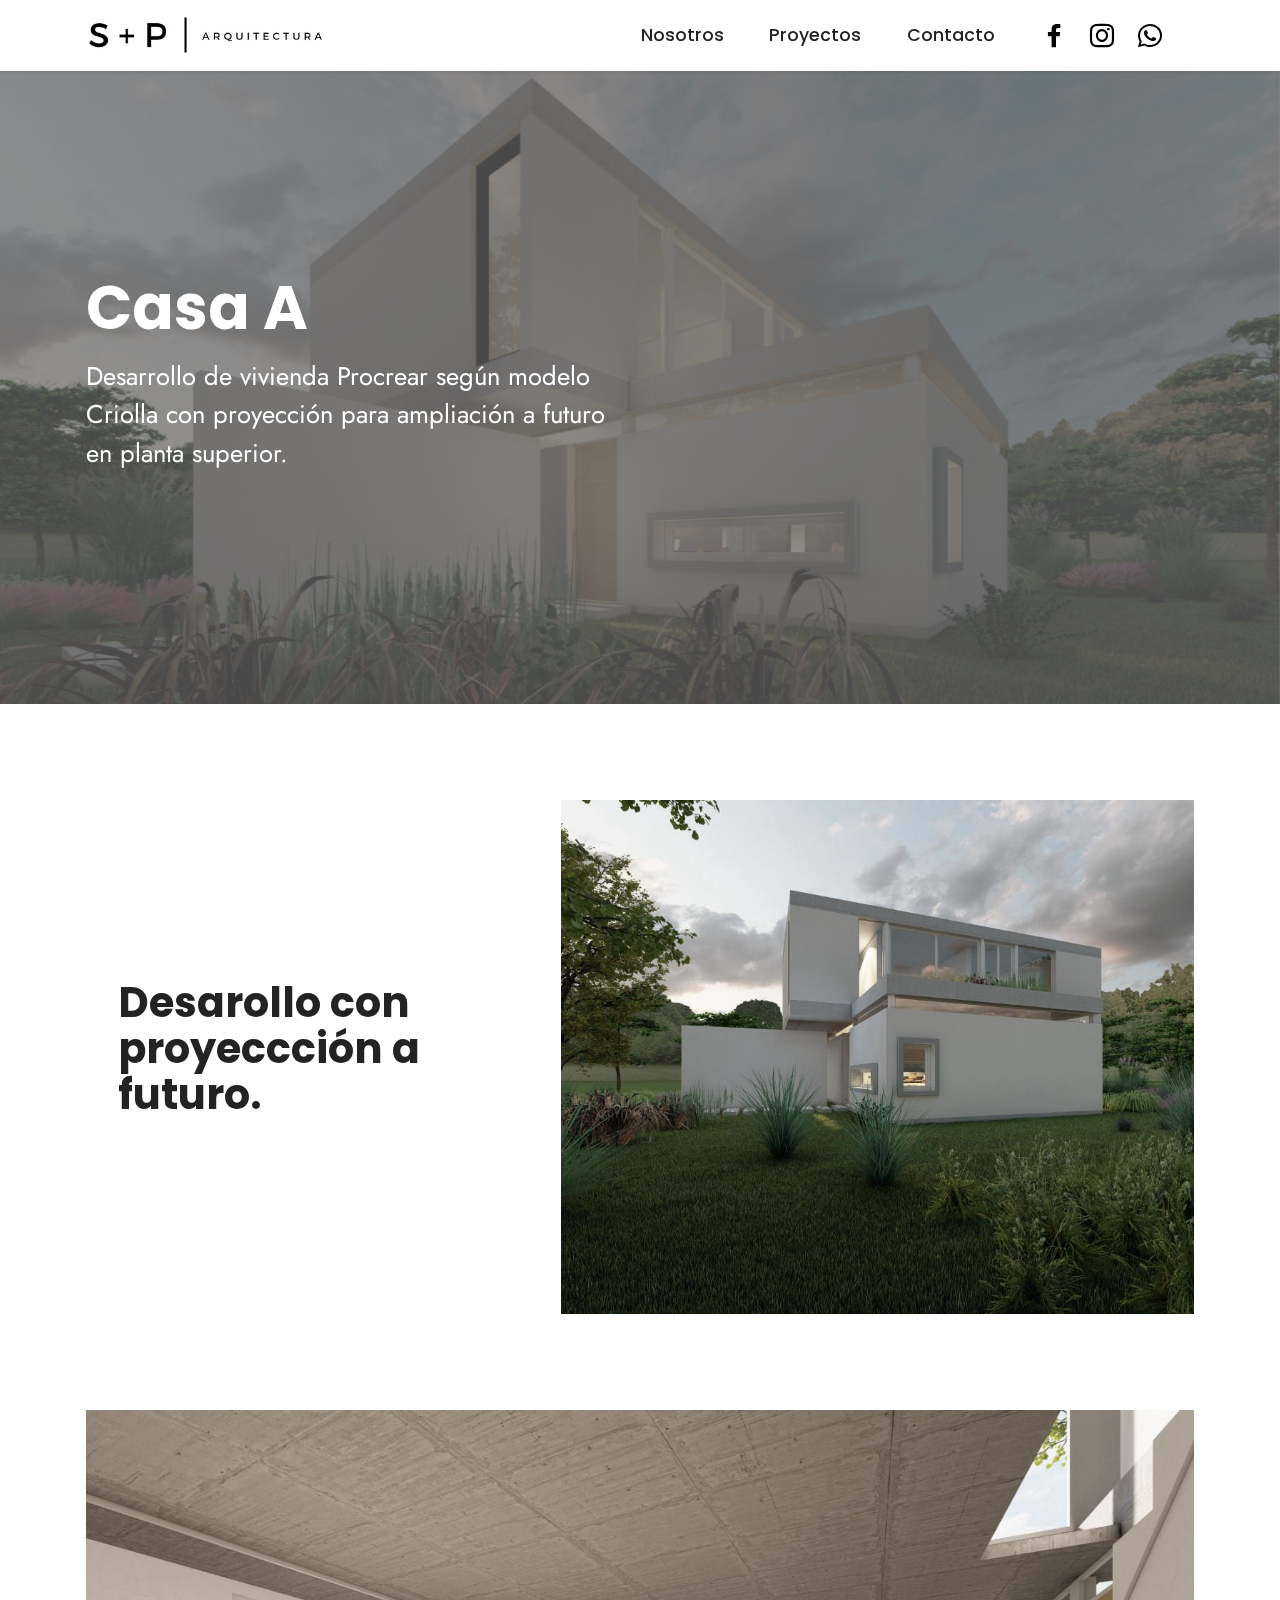
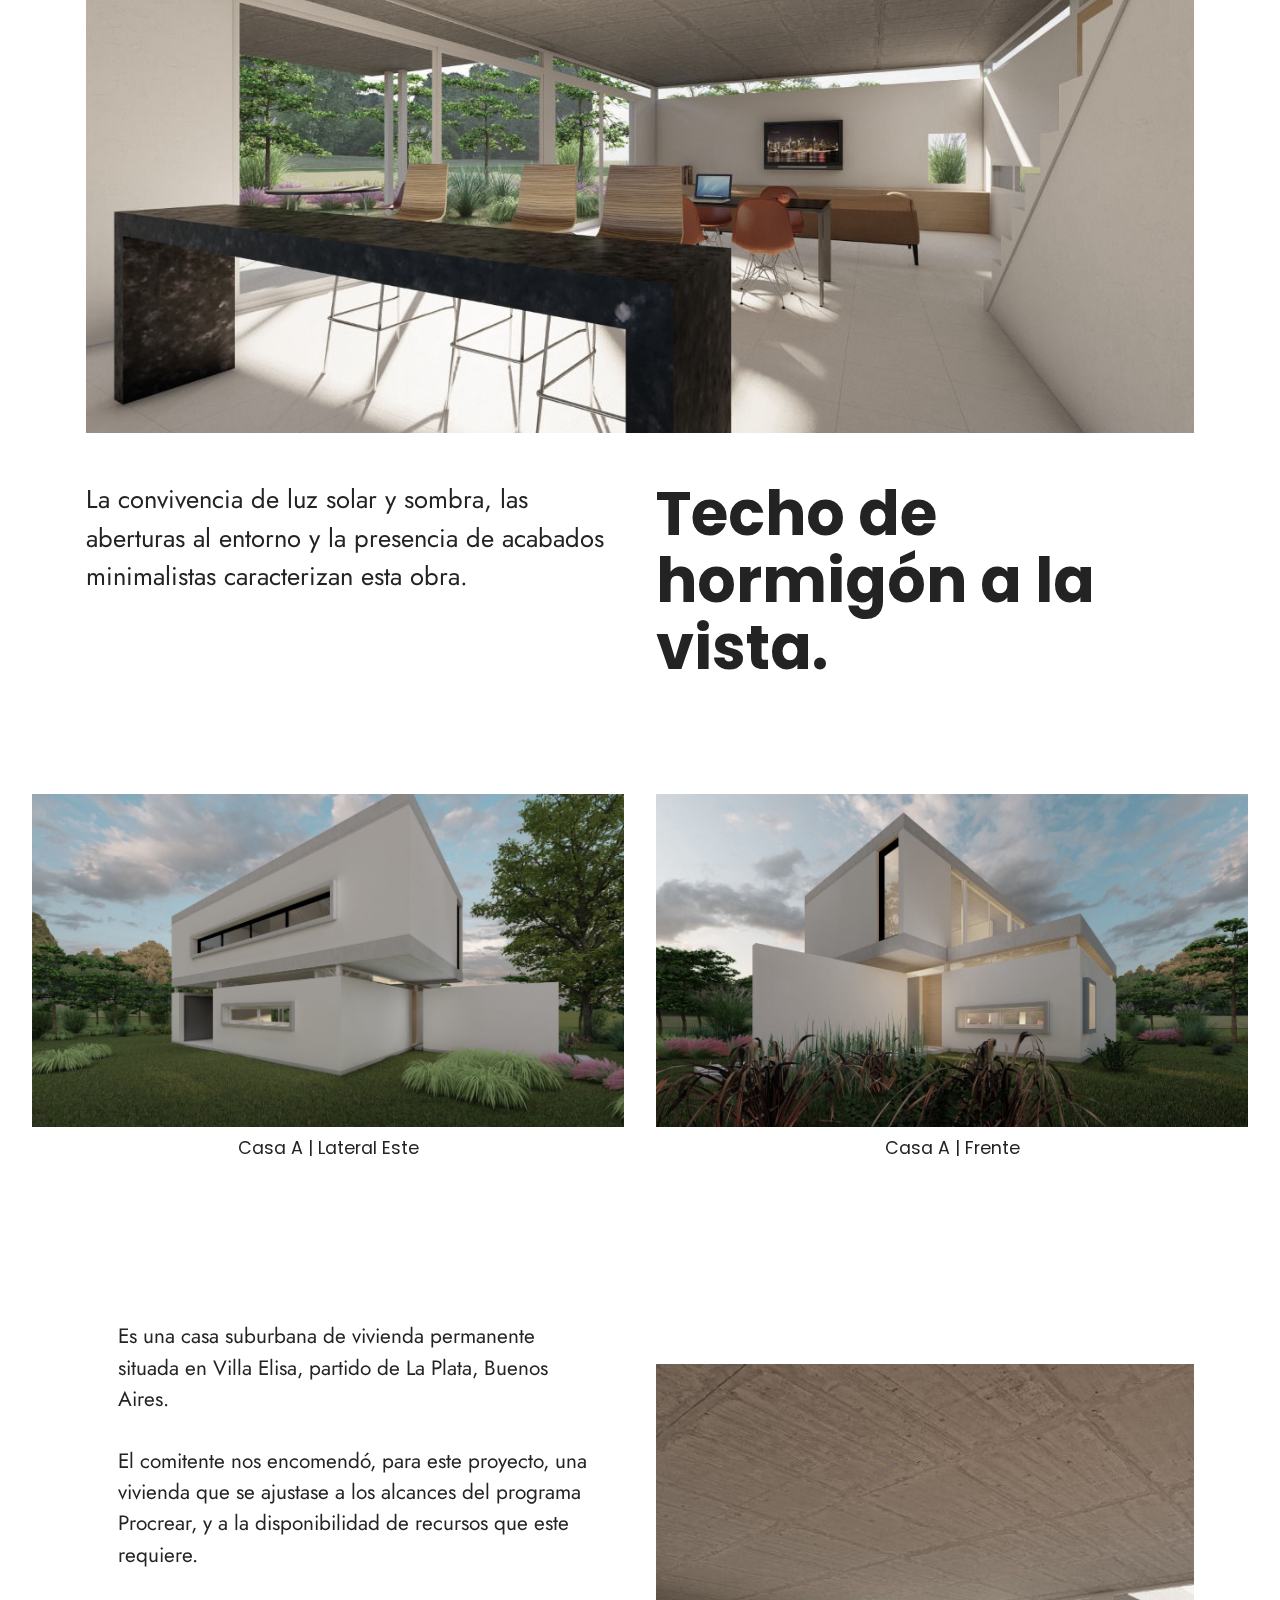
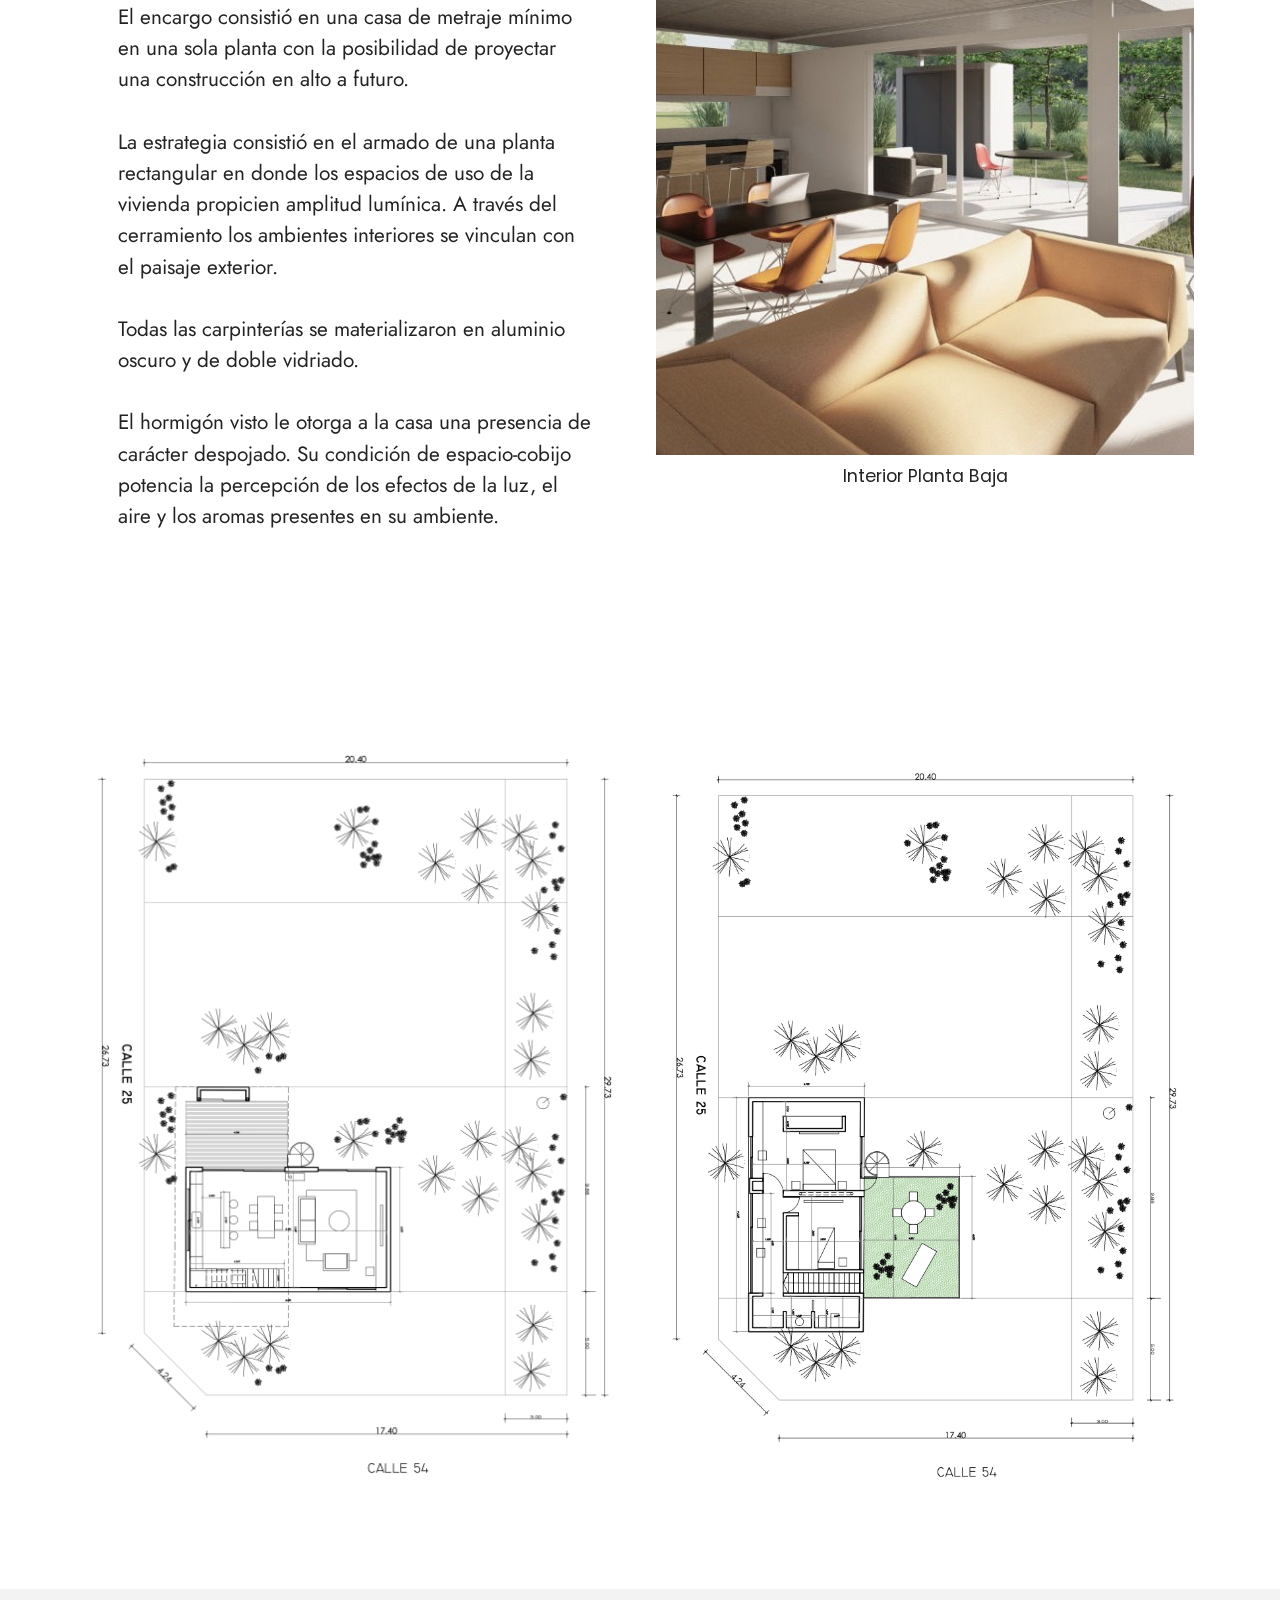
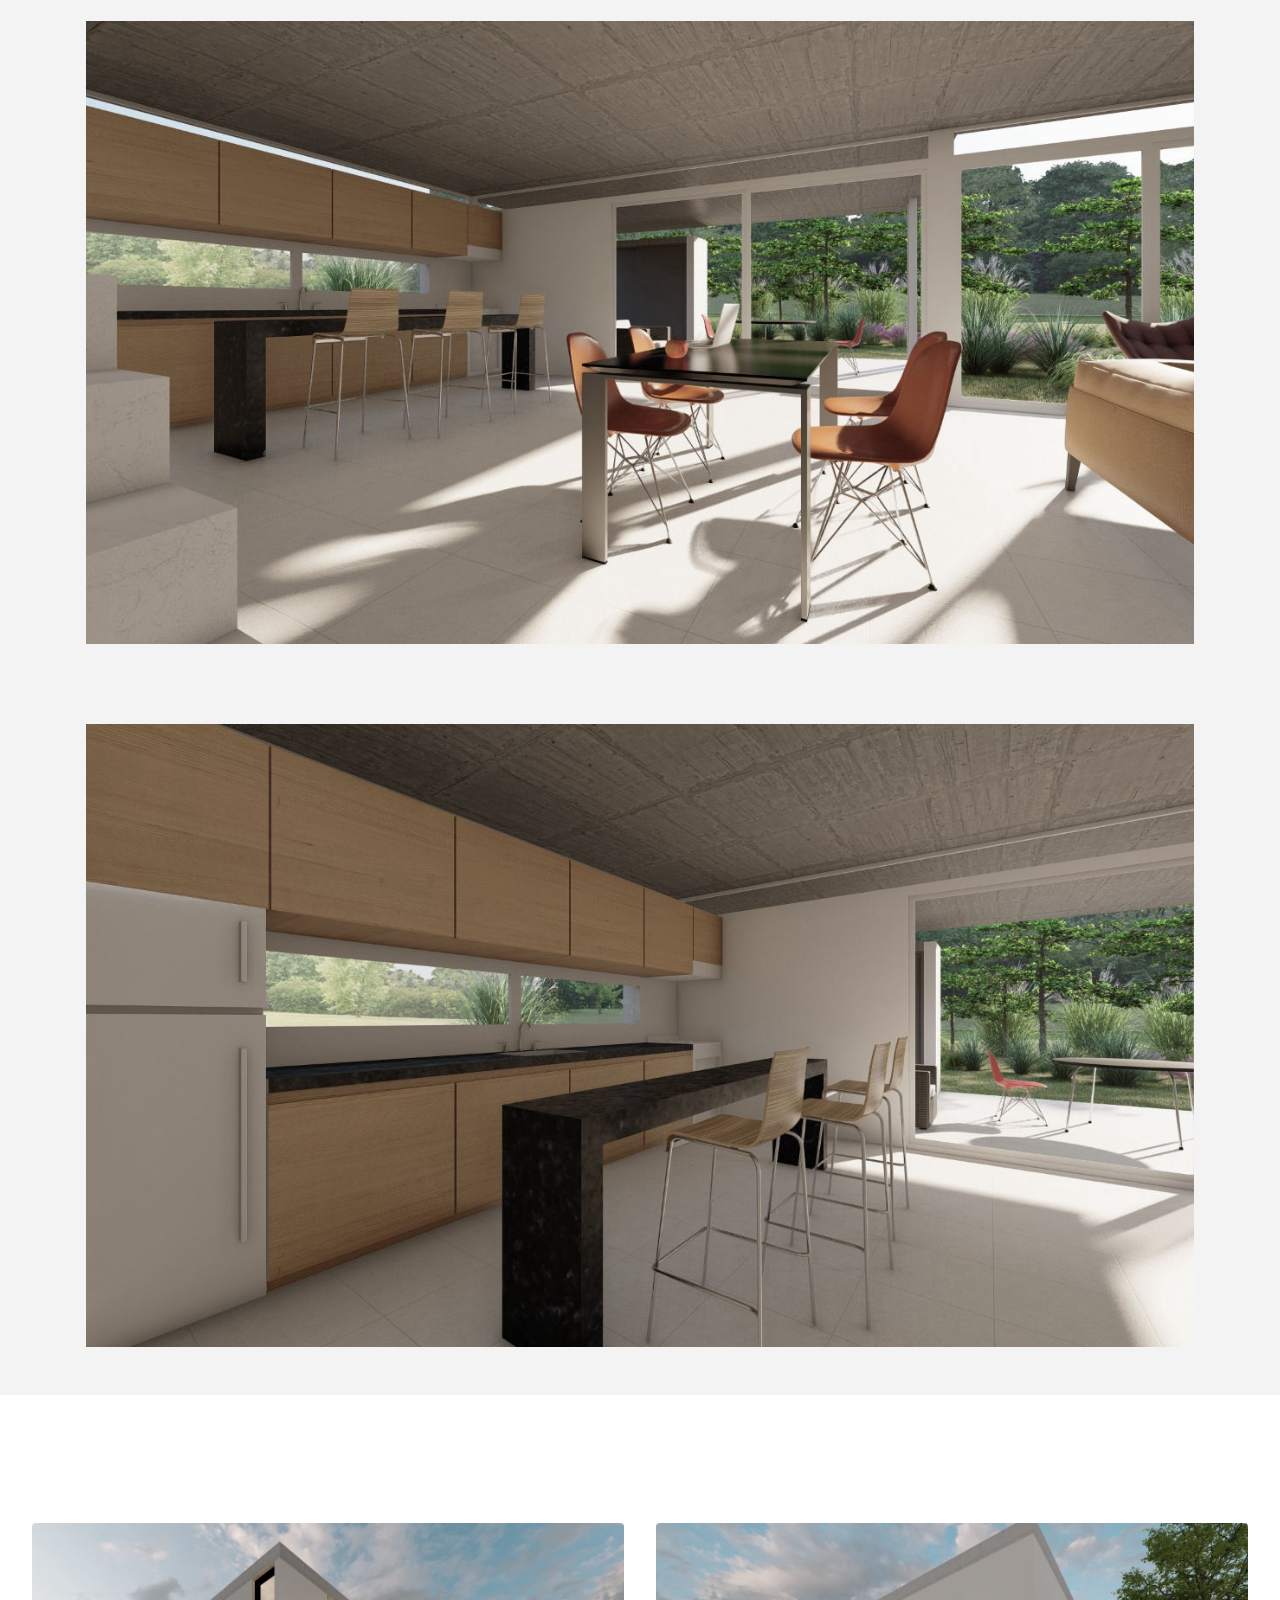
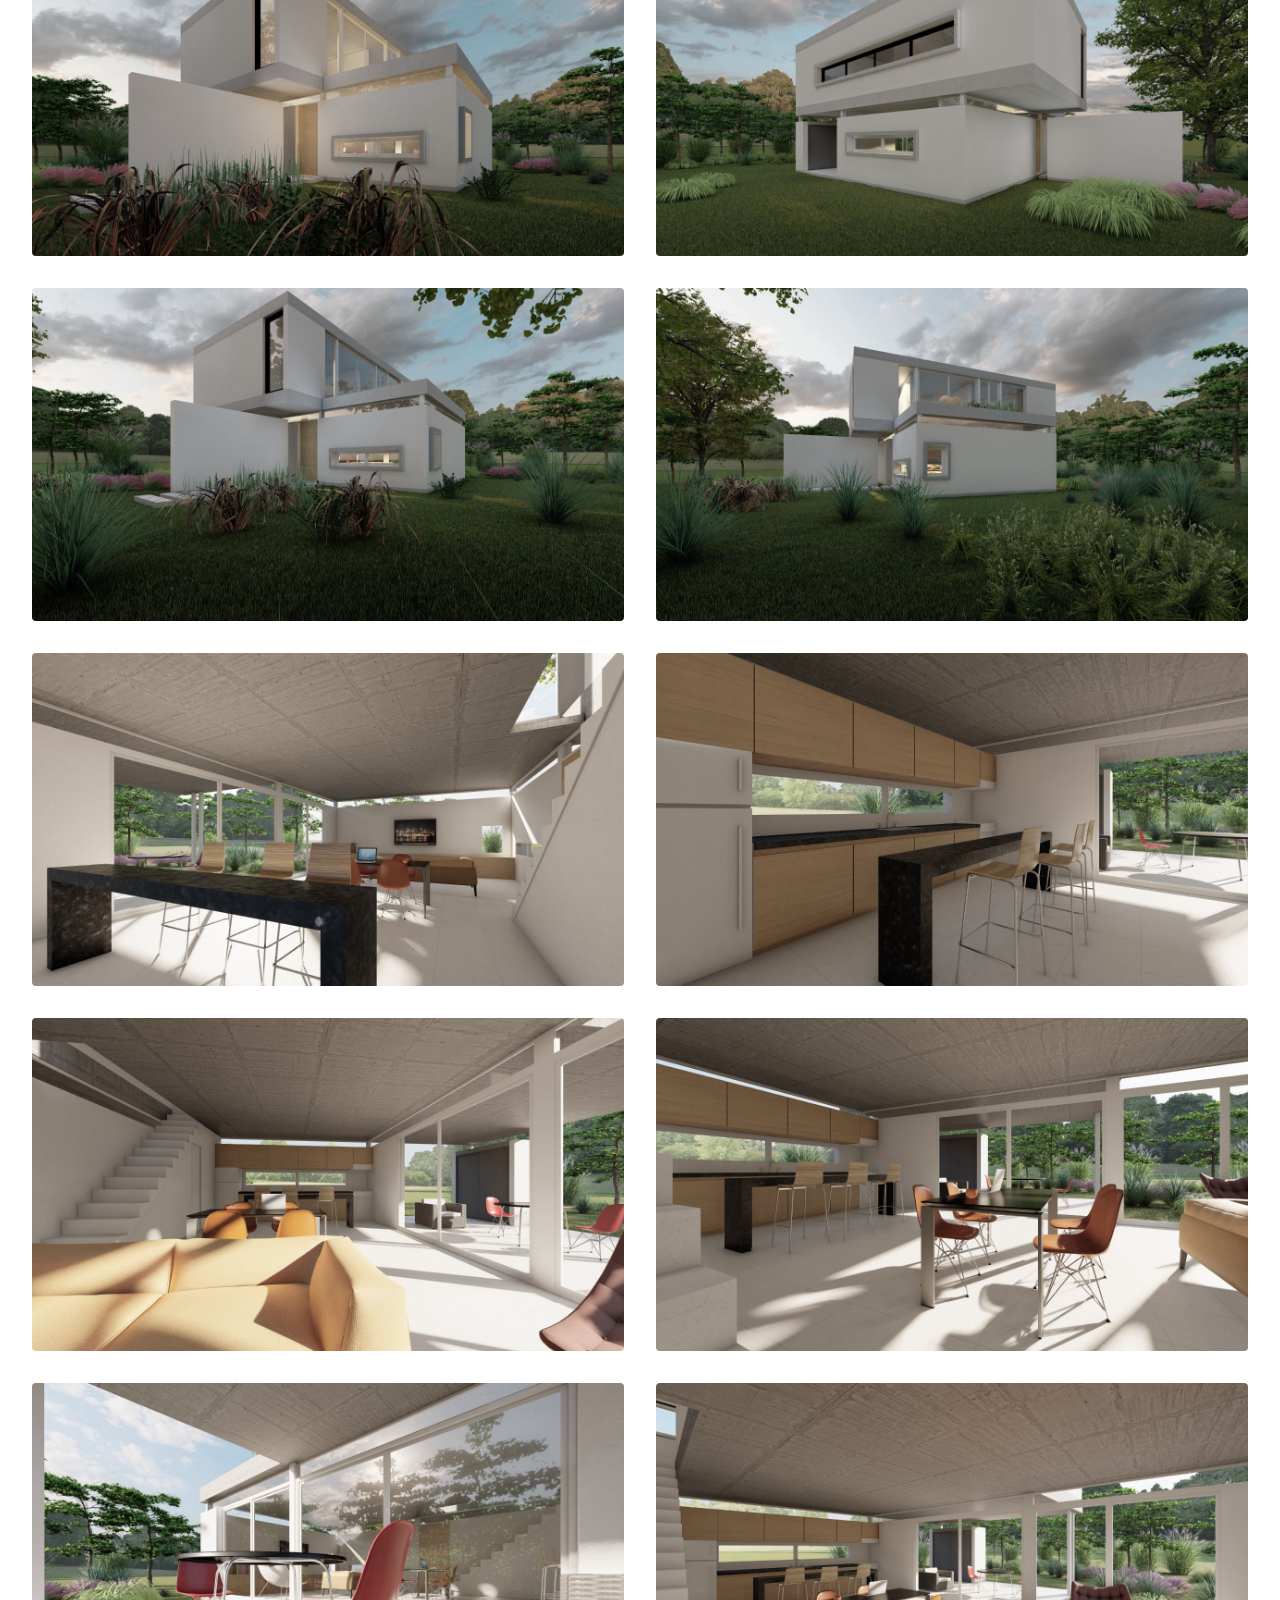
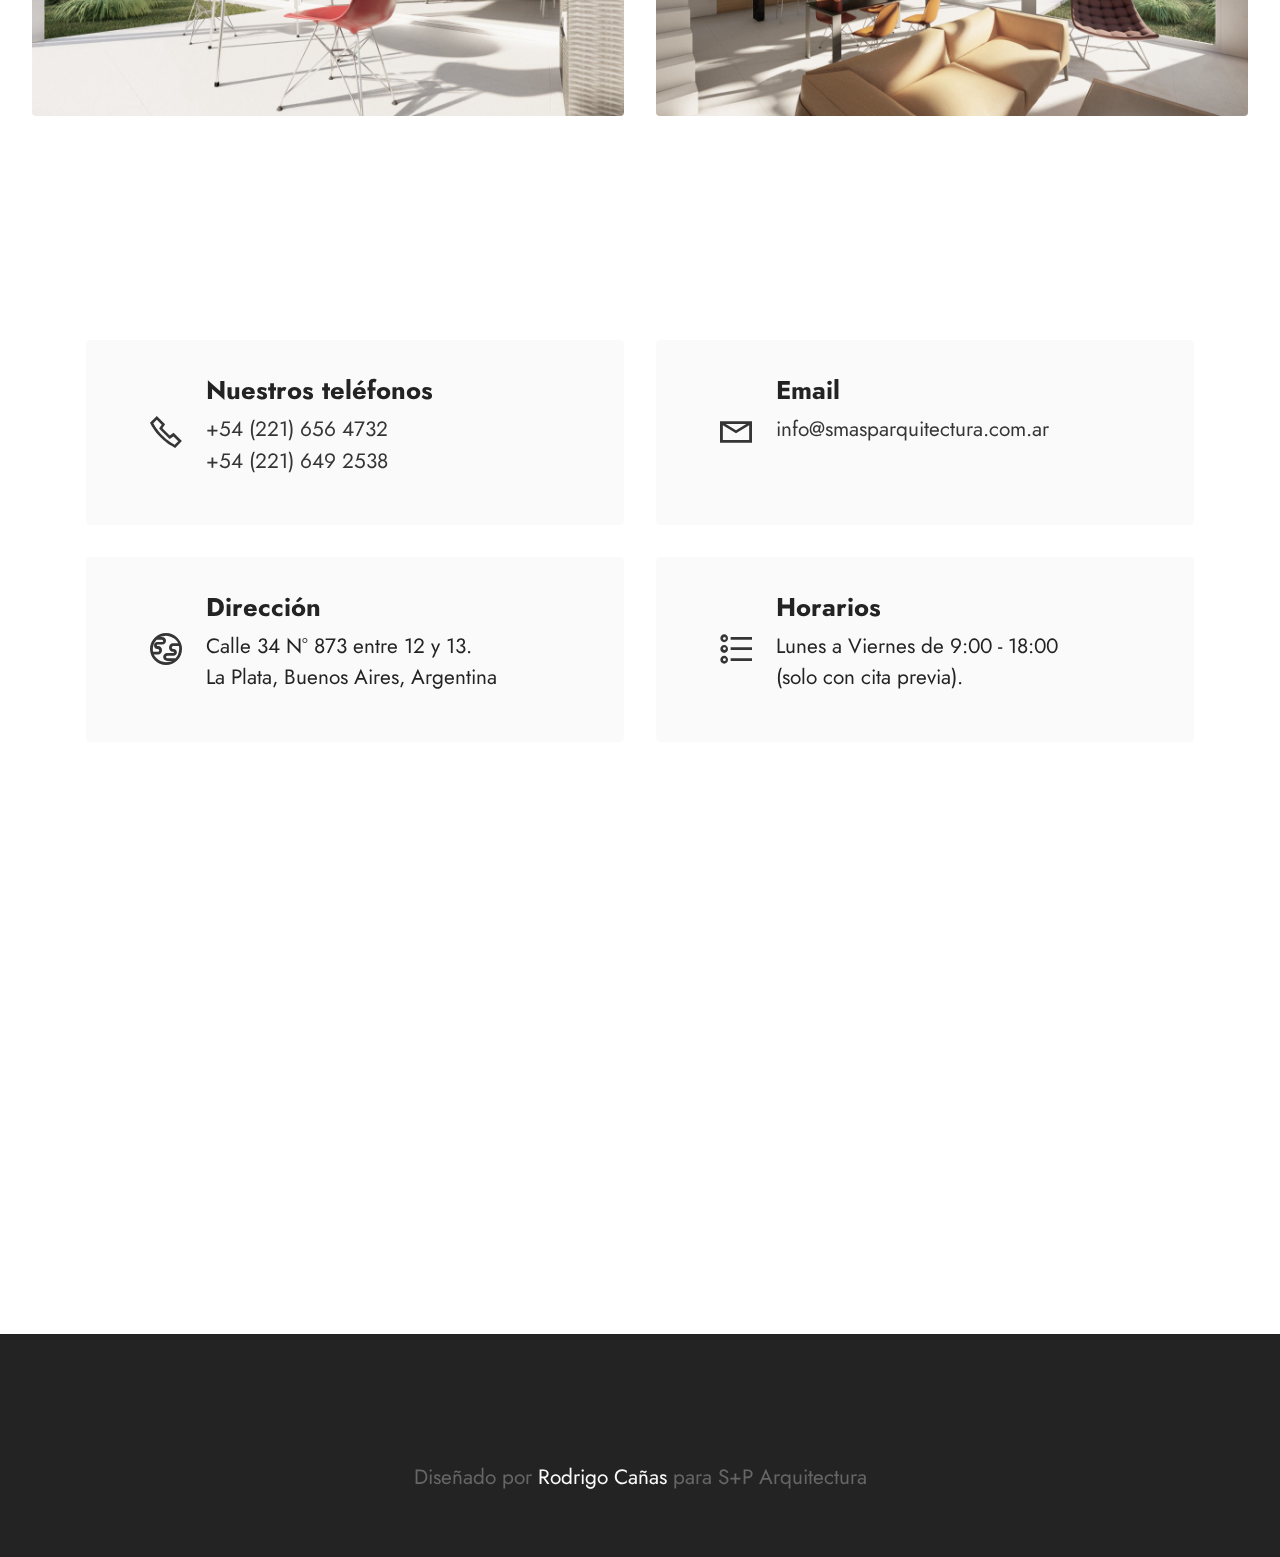
==== commit 1dabf848: "20220814" ====
--- a/casa-procrear.html
+++ b/casa-procrear.html
@@ -21,7 +21,6 @@
   <link rel="stylesheet" href="assets/bootstrap/css/bootstrap-grid.min.css">
   <link rel="stylesheet" href="assets/bootstrap/css/bootstrap-reboot.min.css">
   <link rel="stylesheet" href="assets/parallax/jarallax.css">
-  <link rel="stylesheet" href="assets/animatecss/animate.css">
   <link rel="stylesheet" href="assets/dropdown/css/style.css">
   <link rel="stylesheet" href="assets/socicon/css/styles.css">
   <link rel="stylesheet" href="assets/theme/css/style.css">
@@ -145,7 +144,7 @@
         <div class="row justify-content-center">
             <div class="col-12 col-md">
                 
-                <h6 class="mbr-section-subtitle mbr-fonts-style mb-4 display-1"><strong>Techado de hormigón a la vista.</strong></h6>
+                <h6 class="mbr-section-subtitle mbr-fonts-style mb-4 display-1"><strong>Techo de hormigón a la vista.</strong></h6>
             </div>
             <div class="col-md-12 col-lg-6">
                 <p class="mbr-text mbr-fonts-style display-5">La convivencia de luz solar y sombra, las aberturas al entorno y la presencia de acabados minimalistas caracterizan esta obra.</p>
@@ -193,9 +192,31 @@
             </div>
             <div class="col-12 col-lg">
                 <div class="text-wrapper">
-                    <h3 class="mbr-section-title mbr-fonts-style mb-3 display-1">
-                        <strong>Casa A</strong></h3>
+                    
                     <p class="mbr-text mbr-fonts-style display-7">Es una casa suburbana de vivienda permanente situada en Villa Elisa, partido de La Plata, Buenos Aires.<br><br>El comitente nos encomendó, para este proyecto, una vivienda que se ajustase a los alcances del programa Procrear, y a la disponibilidad de recursos que este requiere.<br><br>El encargo consistió en una casa de metraje mínimo en una sola planta con la posibilidad de proyectar una construcción en alto a futuro.<br><br>La estrategia consistió en el armado de una planta rectangular en donde los&nbsp;espacios de uso de la vivienda propicien&nbsp;amplitud lumínica. A través del cerramiento los ambientes interiores se vinculan con el paisaje exterior.<br><br>Todas las carpinterías se materializaron en aluminio oscuro y de doble vidriado.<br><br>El hormigón visto le otorga a la casa una presencia de carácter despojado. Su condición de espacio-cobijo potencia la percepción de los efectos de la luz, el aire y los aromas  presentes en su ambiente.</p>
+                </div>
+            </div>
+        </div>
+    </div>
+</section>
+
+<section data-bs-version="5.1" class="image4 cid-teqfVgeMej" id="image4-1d">
+    
+
+    
+
+    <div class="container">
+        <div class="row">
+            <div class="col-12 col-lg-6">
+                <div class="image-wrapper">
+                    <img src="assets/images/plantaa-816x1141.png" alt="procrear A">
+                    
+                </div>
+            </div>
+            <div class="col-12 col-lg-6">
+                <div class="image-wrapper">
+                    <img src="assets/images/planocasaa-1082x1496.png" alt="Plano Procrear Casa A">
+                    
                 </div>
             </div>
         </div>
@@ -219,29 +240,6 @@
     </div>
 </section>
 
-<section data-bs-version="5.1" class="image4 cid-teqfVgeMej" id="image4-1d">
-    
-
-    
-
-    <div class="container">
-        <div class="row">
-            <div class="col-12 col-lg-6">
-                <div class="image-wrapper">
-                    <img src="assets/images/plantaa-816x1141.png" alt="procrear A">
-                    
-                </div>
-            </div>
-            <div class="col-12 col-lg-6">
-                <div class="image-wrapper">
-                    <img src="assets/images/planocasaa-1082x1496.png" alt="Plano Procrear Casa A">
-                    
-                </div>
-            </div>
-        </div>
-    </div>
-</section>
-
 <section data-bs-version="5.1" class="image3 cid-teqjrvyLqD" id="image3-1e">
     
 
@@ -249,7 +247,7 @@
 
     <div class="container">
         <div class="row justify-content-center">
-            <div class="col-12 col-lg-11">
+            <div class="col-12 col-lg-12">
                 <div class="image-wrapper">
                     <img src="assets/images/obracasaa6-1-1280x720.jpg" alt="Casa A Procrear">
                     
@@ -449,6 +447,5 @@
         </script>
       
   
-  <input name="animation" type="hidden">
-  </body>
+</body>
 </html>--- a/assets/mobirise/css/mbr-additional.css
+++ b/assets/mobirise/css/mbr-additional.css
@@ -1044,11 +1044,11 @@
 }
 .cid-teotP8NfYS {
   display: flex;
-  background-image: url("../../../assets/images/alllll.jpeg");
+  background-image: url("../../../assets/images/alllll-1.jpeg");
 }
 .cid-teotP8NfYS .mbr-overlay {
-  background-color: #8f8f8f;
-  opacity: 0.6;
+  background-color: #f3f3f3;
+  opacity: 0.7;
 }
 .cid-teotP8NfYS .content-wrap {
   padding: 5rem 1rem;
@@ -1084,7 +1084,7 @@
 }
 .cid-teotP8NfYS .mbr-section-title {
   text-align: center;
-  color: #ffffff;
+  color: #232323;
 }
 .cid-teoxNE9NeO {
   padding-top: 6rem;
@@ -1107,6 +1107,12 @@
     padding: 2rem;
   }
 }
+.cid-teoxNE9NeO .mbr-section-title {
+  text-align: center;
+}
+.cid-teoxNE9NeO .mbr-text {
+  text-align: center;
+}
 .cid-KCVrXaos79 {
   background-color: #ffffff;
 }
@@ -1117,15 +1123,15 @@
   visibility: hidden;
 }
 .cid-teoIwVILLE {
-  padding-top: 10rem;
+  padding-top: 5rem;
   padding-bottom: 5rem;
   background-color: #ffffff;
 }
 .cid-teoIwVILLE .mbr-section-subtitle {
-  text-align: left;
+  text-align: center;
 }
 .cid-teoIwVILLE .mbr-text {
-  text-align: left;
+  text-align: center;
 }
 .cid-teqmELLa13 {
   padding-top: 6rem;
@@ -1143,15 +1149,15 @@
   }
 }
 .cid-teq1ERF6SD {
-  padding-top: 6rem;
-  padding-bottom: 6rem;
-  background-color: #ffffff;
+  padding-top: 4rem;
+  padding-bottom: 4rem;
+  background-color: #fafafa;
 }
 .cid-teq1ERF6SD img,
 .cid-teq1ERF6SD .item-img {
   width: 100%;
   height: 100%;
-  height: 500px;
+  height: 400px;
   object-fit: cover;
 }
 .cid-teq1ERF6SD .item:focus,
@@ -1165,7 +1171,7 @@
 .cid-teq1ERF6SD .item-wrapper {
   position: relative;
   border-radius: 4px;
-  background: #ffffff;
+  background: #fafafa;
   height: 100%;
   display: flex;
   flex-flow: column nowrap;
@@ -1196,185 +1202,10 @@
 .cid-teq1ERF6SD .item-subtitle {
   text-align: left;
 }
-.cid-teoXwqO0V9 {
-  display: flex;
-  padding-top: 0px;
-  padding-bottom: 0px;
-  background-color: #ffffff;
-}
-.cid-teoXwqO0V9 .content-wrap {
-  padding: 5rem 1rem;
-}
-@media (min-width: 768px) {
-  .cid-teoXwqO0V9 {
-    align-items: flex-end;
-  }
-  .cid-teoXwqO0V9 .row {
-    justify-content: center;
-  }
-  .cid-teoXwqO0V9 .content-wrap {
-    width: 100%;
-  }
-}
-@media (max-width: 991px) and (min-width: 768px) {
-  .cid-teoXwqO0V9 .content-wrap {
-    min-width: 50%;
-  }
-}
-@media (max-width: 767px) {
-  .cid-teoXwqO0V9 {
-    -webkit-align-items: center;
-    align-items: center;
-  }
-  .cid-teoXwqO0V9 .mbr-row {
-    -webkit-justify-content: center;
-    justify-content: center;
-  }
-  .cid-teoXwqO0V9 .content-wrap {
-    width: 100%;
-  }
-}
-.cid-teoXwqO0V9 .mbr-section-title {
-  text-align: center;
-  color: #232323;
-}
-.cid-teoVAYzWBc {
-  padding-top: 0rem;
-  padding-bottom: 0rem;
-  background-color: #ffffff;
-}
-@media (min-width: 992px) {
-  .cid-teoVAYzWBc .carousel {
-    min-height: 1200px;
-  }
-  .cid-teoVAYzWBc .carousel img {
-    max-height: 1200px;
-    object-fit: contain;
-  }
-}
-@media (max-width: 991px) and (min-width: 768px) {
-  .cid-teoVAYzWBc .carousel {
-    min-height: 780px;
-  }
-  .cid-teoVAYzWBc .carousel img {
-    max-height: 780px;
-    object-fit: contain;
-  }
-}
-@media (max-width: 767px) {
-  .cid-teoVAYzWBc .carousel {
-    min-height: 660px;
-  }
-  .cid-teoVAYzWBc .carousel img {
-    max-height: 660px;
-    object-fit: contain;
-  }
-  .cid-teoVAYzWBc .container .carousel-control {
-    margin-bottom: 0;
-  }
-  .cid-teoVAYzWBc .content-slider-wrap {
-    width: 100% !important;
-  }
-}
-.cid-teoVAYzWBc .carousel,
-.cid-teoVAYzWBc .carousel-inner {
-  display: flex;
-  align-items: center;
-}
-.cid-teoVAYzWBc .item-wrapper {
-  width: 100%;
-}
-.cid-teoVAYzWBc .carousel-caption {
-  bottom: 40px;
-}
-.cid-teoVAYzWBc .carousel-control:hover {
-  background: #1b1b1b;
-  color: #fff;
-  opacity: 1;
-}
-.cid-teoVAYzWBc .mobi-mbri-arrow-next {
-  margin-left: 5px;
-}
-.cid-teoVAYzWBc .mobi-mbri-arrow-prev {
-  margin-right: 5px;
-}
-.cid-teoVAYzWBc .container .carousel-indicators {
-  margin-bottom: 3px;
-}
-.cid-teoVAYzWBc .carousel-control {
-  top: 50%;
-  width: 60px;
-  height: 60px;
-  margin-top: -1.5rem;
-  font-size: 22px;
-  background-color: rgba(0, 0, 0, 0.5);
-  border: 2px solid #fff;
-  border-radius: 50%;
-  transition: all 0.3s;
-}
-.cid-teoVAYzWBc .carousel-control.carousel-control-prev {
-  left: 0;
-  margin-left: 2.5rem;
-}
-.cid-teoVAYzWBc .carousel-control.carousel-control-next {
-  right: 0;
-  margin-right: 2.5rem;
-}
-@media (max-width: 767px) {
-  .cid-teoVAYzWBc .carousel-control {
-    top: auto;
-    bottom: 1rem;
-  }
-}
-.cid-teoVAYzWBc .carousel-indicators {
-  position: absolute;
-  bottom: 0;
-  margin-bottom: 1.5rem !important;
-}
-.cid-teoVAYzWBc .carousel-indicators li {
-  max-width: 15px;
-  height: 15px;
-  width: 15px;
-  max-height: 15px;
-  margin: 3px;
-  background-color: rgba(0, 0, 0, 0.5);
-  border: 2px solid #fff;
-  border-radius: 50%;
-  opacity: 0.5;
-  transition: all 0.3s;
-}
-.cid-teoVAYzWBc .carousel-indicators li.active,
-.cid-teoVAYzWBc .carousel-indicators li:hover {
-  opacity: 0.9;
-}
-.cid-teoVAYzWBc .carousel-indicators li::after,
-.cid-teoVAYzWBc .carousel-indicators li::before {
-  content: none;
-}
-.cid-teoVAYzWBc .carousel-indicators.ie-fix {
-  left: 50%;
-  display: block;
-  width: 60%;
-  margin-left: -30%;
-  text-align: center;
-}
-@media (max-width: 768px) {
-  .cid-teoVAYzWBc .carousel-indicators {
-    display: none !important;
-  }
-}
-.cid-teoWM3fVnq {
-  padding-top: 3rem;
-  padding-bottom: 5rem;
-  background-color: #ffffff;
-}
-.cid-teoWM3fVnq .mbr-text {
-  text-align: center;
-}
 .cid-teoY7pvl5q {
-  padding-top: 6rem;
-  padding-bottom: 6rem;
-  background-color: #fdfdfe;
+  padding-top: 4rem;
+  padding-bottom: 4rem;
+  background-color: #f3f3f3;
 }
 @media (max-width: 991px) {
   .cid-teoY7pvl5q .image-wrapper {
@@ -1393,8 +1224,8 @@
   }
 }
 .cid-tep3QDmMAW {
-  padding-top: 10rem;
-  padding-bottom: 3rem;
+  padding-top: 6rem;
+  padding-bottom: 6rem;
   background-color: #ffffff;
 }
 .cid-tep3QDmMAW .mbr-iconfont {
@@ -1421,20 +1252,6 @@
 .cid-tep3QDmMAW .card .card-header {
   background-color: transparent;
   margin-bottom: 0;
-}
-.cid-tep8yibwRk {
-  padding-top: 0rem;
-  padding-bottom: 0rem;
-  background-color: #ffffff;
-}
-.cid-tep8yibwRk .mbr-text {
-  text-align: center;
-  color: #000000;
-}
-.cid-tep8xInbC1 {
-  padding-top: 0rem;
-  padding-bottom: 5rem;
-  background-color: #ffffff;
 }
 .cid-tepQmf7CZj {
   padding-top: 90px;
@@ -2031,7 +1848,7 @@
   background-image: url("../../../assets/images/obracasaa1-1280x720.jpg");
 }
 .cid-teqbdQhlUa .mbr-overlay {
-  background-color: #353535;
+  background-color: #666666;
   opacity: 0.7;
 }
 .cid-teqbdQhlUa .content-wrap {
@@ -2077,7 +1894,7 @@
 }
 .cid-teqbWby4jU {
   padding-top: 6rem;
-  padding-bottom: 6rem;
+  padding-bottom: 3rem;
   background-color: #ffffff;
 }
 @media (max-width: 991px) {
@@ -2100,7 +1917,7 @@
   text-align: left;
 }
 .cid-teqbXkbe3G {
-  padding-top: 6rem;
+  padding-top: 3rem;
   padding-bottom: 1rem;
   background-color: #ffffff;
 }
@@ -2116,16 +1933,16 @@
   width: 100%;
 }
 .cid-teqe6eGVId {
-  padding-top: 5rem;
-  padding-bottom: 5rem;
+  padding-top: 2rem;
+  padding-bottom: 2rem;
   background-color: #ffffff;
 }
 .cid-teqe6eGVId .row {
   flex-direction: row-reverse;
 }
 .cid-teqbWI6PCw {
-  padding-top: 6rem;
-  padding-bottom: 6rem;
+  padding-top: 3rem;
+  padding-bottom: 3rem;
   background-color: #ffffff;
 }
 @media (max-width: 991px) {
@@ -2140,8 +1957,8 @@
   width: 100%;
 }
 .cid-teqfTnxSe3 {
-  padding-top: 6rem;
-  padding-bottom: 6rem;
+  padding-top: 4rem;
+  padding-bottom: 4rem;
   background-color: #ffffff;
 }
 @media (max-width: 991px) {
@@ -2159,22 +1976,6 @@
   .cid-teqfTnxSe3 .text-wrapper {
     padding: 2rem;
   }
-}
-.cid-teqfU6qUXJ {
-  padding-top: 6rem;
-  padding-bottom: 6rem;
-  background-color: #ffffff;
-}
-@media (max-width: 991px) {
-  .cid-teqfU6qUXJ .image-wrapper {
-    margin-bottom: 1rem;
-  }
-}
-.cid-teqfU6qUXJ .row {
-  flex-direction: row-reverse;
-}
-.cid-teqfU6qUXJ img {
-  width: 100%;
 }
 .cid-teqfVgeMej {
   padding-top: 6rem;
@@ -2192,10 +1993,26 @@
 .cid-teqfVgeMej img {
   width: 100%;
 }
+.cid-teqfU6qUXJ {
+  padding-top: 2rem;
+  padding-bottom: 2rem;
+  background-color: #f3f3f3;
+}
+@media (max-width: 991px) {
+  .cid-teqfU6qUXJ .image-wrapper {
+    margin-bottom: 1rem;
+  }
+}
+.cid-teqfU6qUXJ .row {
+  flex-direction: row-reverse;
+}
+.cid-teqfU6qUXJ img {
+  width: 100%;
+}
 .cid-teqjrvyLqD {
-  padding-top: 6rem;
-  padding-bottom: 6rem;
-  background-color: #ffffff;
+  padding-top: 3rem;
+  padding-bottom: 3rem;
+  background-color: #f3f3f3;
 }
 @media (max-width: 991px) {
   .cid-teqjrvyLqD .image-wrapper {
@@ -2253,7 +2070,7 @@
   color: #232323;
 }
 .cid-teqkKYdT6B {
-  padding-top: 5rem;
+  padding-top: 4rem;
   padding-bottom: 5rem;
   background-color: #ffffff;
 }
--- a/assets/mobirise/css/mbr-additional.css
+++ b/assets/mobirise/css/mbr-additional.css
@@ -1044,11 +1044,11 @@
 }
 .cid-teotP8NfYS {
   display: flex;
-  background-image: url("../../../assets/images/alllll.jpeg");
+  background-image: url("../../../assets/images/alllll-1.jpeg");
 }
 .cid-teotP8NfYS .mbr-overlay {
-  background-color: #8f8f8f;
-  opacity: 0.6;
+  background-color: #f3f3f3;
+  opacity: 0.7;
 }
 .cid-teotP8NfYS .content-wrap {
   padding: 5rem 1rem;
@@ -1084,7 +1084,7 @@
 }
 .cid-teotP8NfYS .mbr-section-title {
   text-align: center;
-  color: #ffffff;
+  color: #232323;
 }
 .cid-teoxNE9NeO {
   padding-top: 6rem;
@@ -1107,6 +1107,12 @@
     padding: 2rem;
   }
 }
+.cid-teoxNE9NeO .mbr-section-title {
+  text-align: center;
+}
+.cid-teoxNE9NeO .mbr-text {
+  text-align: center;
+}
 .cid-KCVrXaos79 {
   background-color: #ffffff;
 }
@@ -1117,15 +1123,15 @@
   visibility: hidden;
 }
 .cid-teoIwVILLE {
-  padding-top: 10rem;
+  padding-top: 5rem;
   padding-bottom: 5rem;
   background-color: #ffffff;
 }
 .cid-teoIwVILLE .mbr-section-subtitle {
-  text-align: left;
+  text-align: center;
 }
 .cid-teoIwVILLE .mbr-text {
-  text-align: left;
+  text-align: center;
 }
 .cid-teqmELLa13 {
   padding-top: 6rem;
@@ -1143,15 +1149,15 @@
   }
 }
 .cid-teq1ERF6SD {
-  padding-top: 6rem;
-  padding-bottom: 6rem;
-  background-color: #ffffff;
+  padding-top: 4rem;
+  padding-bottom: 4rem;
+  background-color: #fafafa;
 }
 .cid-teq1ERF6SD img,
 .cid-teq1ERF6SD .item-img {
   width: 100%;
   height: 100%;
-  height: 500px;
+  height: 400px;
   object-fit: cover;
 }
 .cid-teq1ERF6SD .item:focus,
@@ -1165,7 +1171,7 @@
 .cid-teq1ERF6SD .item-wrapper {
   position: relative;
   border-radius: 4px;
-  background: #ffffff;
+  background: #fafafa;
   height: 100%;
   display: flex;
   flex-flow: column nowrap;
@@ -1196,185 +1202,10 @@
 .cid-teq1ERF6SD .item-subtitle {
   text-align: left;
 }
-.cid-teoXwqO0V9 {
-  display: flex;
-  padding-top: 0px;
-  padding-bottom: 0px;
-  background-color: #ffffff;
-}
-.cid-teoXwqO0V9 .content-wrap {
-  padding: 5rem 1rem;
-}
-@media (min-width: 768px) {
-  .cid-teoXwqO0V9 {
-    align-items: flex-end;
-  }
-  .cid-teoXwqO0V9 .row {
-    justify-content: center;
-  }
-  .cid-teoXwqO0V9 .content-wrap {
-    width: 100%;
-  }
-}
-@media (max-width: 991px) and (min-width: 768px) {
-  .cid-teoXwqO0V9 .content-wrap {
-    min-width: 50%;
-  }
-}
-@media (max-width: 767px) {
-  .cid-teoXwqO0V9 {
-    -webkit-align-items: center;
-    align-items: center;
-  }
-  .cid-teoXwqO0V9 .mbr-row {
-    -webkit-justify-content: center;
-    justify-content: center;
-  }
-  .cid-teoXwqO0V9 .content-wrap {
-    width: 100%;
-  }
-}
-.cid-teoXwqO0V9 .mbr-section-title {
-  text-align: center;
-  color: #232323;
-}
-.cid-teoVAYzWBc {
-  padding-top: 0rem;
-  padding-bottom: 0rem;
-  background-color: #ffffff;
-}
-@media (min-width: 992px) {
-  .cid-teoVAYzWBc .carousel {
-    min-height: 1200px;
-  }
-  .cid-teoVAYzWBc .carousel img {
-    max-height: 1200px;
-    object-fit: contain;
-  }
-}
-@media (max-width: 991px) and (min-width: 768px) {
-  .cid-teoVAYzWBc .carousel {
-    min-height: 780px;
-  }
-  .cid-teoVAYzWBc .carousel img {
-    max-height: 780px;
-    object-fit: contain;
-  }
-}
-@media (max-width: 767px) {
-  .cid-teoVAYzWBc .carousel {
-    min-height: 660px;
-  }
-  .cid-teoVAYzWBc .carousel img {
-    max-height: 660px;
-    object-fit: contain;
-  }
-  .cid-teoVAYzWBc .container .carousel-control {
-    margin-bottom: 0;
-  }
-  .cid-teoVAYzWBc .content-slider-wrap {
-    width: 100% !important;
-  }
-}
-.cid-teoVAYzWBc .carousel,
-.cid-teoVAYzWBc .carousel-inner {
-  display: flex;
-  align-items: center;
-}
-.cid-teoVAYzWBc .item-wrapper {
-  width: 100%;
-}
-.cid-teoVAYzWBc .carousel-caption {
-  bottom: 40px;
-}
-.cid-teoVAYzWBc .carousel-control:hover {
-  background: #1b1b1b;
-  color: #fff;
-  opacity: 1;
-}
-.cid-teoVAYzWBc .mobi-mbri-arrow-next {
-  margin-left: 5px;
-}
-.cid-teoVAYzWBc .mobi-mbri-arrow-prev {
-  margin-right: 5px;
-}
-.cid-teoVAYzWBc .container .carousel-indicators {
-  margin-bottom: 3px;
-}
-.cid-teoVAYzWBc .carousel-control {
-  top: 50%;
-  width: 60px;
-  height: 60px;
-  margin-top: -1.5rem;
-  font-size: 22px;
-  background-color: rgba(0, 0, 0, 0.5);
-  border: 2px solid #fff;
-  border-radius: 50%;
-  transition: all 0.3s;
-}
-.cid-teoVAYzWBc .carousel-control.carousel-control-prev {
-  left: 0;
-  margin-left: 2.5rem;
-}
-.cid-teoVAYzWBc .carousel-control.carousel-control-next {
-  right: 0;
-  margin-right: 2.5rem;
-}
-@media (max-width: 767px) {
-  .cid-teoVAYzWBc .carousel-control {
-    top: auto;
-    bottom: 1rem;
-  }
-}
-.cid-teoVAYzWBc .carousel-indicators {
-  position: absolute;
-  bottom: 0;
-  margin-bottom: 1.5rem !important;
-}
-.cid-teoVAYzWBc .carousel-indicators li {
-  max-width: 15px;
-  height: 15px;
-  width: 15px;
-  max-height: 15px;
-  margin: 3px;
-  background-color: rgba(0, 0, 0, 0.5);
-  border: 2px solid #fff;
-  border-radius: 50%;
-  opacity: 0.5;
-  transition: all 0.3s;
-}
-.cid-teoVAYzWBc .carousel-indicators li.active,
-.cid-teoVAYzWBc .carousel-indicators li:hover {
-  opacity: 0.9;
-}
-.cid-teoVAYzWBc .carousel-indicators li::after,
-.cid-teoVAYzWBc .carousel-indicators li::before {
-  content: none;
-}
-.cid-teoVAYzWBc .carousel-indicators.ie-fix {
-  left: 50%;
-  display: block;
-  width: 60%;
-  margin-left: -30%;
-  text-align: center;
-}
-@media (max-width: 768px) {
-  .cid-teoVAYzWBc .carousel-indicators {
-    display: none !important;
-  }
-}
-.cid-teoWM3fVnq {
-  padding-top: 3rem;
-  padding-bottom: 5rem;
-  background-color: #ffffff;
-}
-.cid-teoWM3fVnq .mbr-text {
-  text-align: center;
-}
 .cid-teoY7pvl5q {
-  padding-top: 6rem;
-  padding-bottom: 6rem;
-  background-color: #fdfdfe;
+  padding-top: 4rem;
+  padding-bottom: 4rem;
+  background-color: #f3f3f3;
 }
 @media (max-width: 991px) {
   .cid-teoY7pvl5q .image-wrapper {
@@ -1393,8 +1224,8 @@
   }
 }
 .cid-tep3QDmMAW {
-  padding-top: 10rem;
-  padding-bottom: 3rem;
+  padding-top: 6rem;
+  padding-bottom: 6rem;
   background-color: #ffffff;
 }
 .cid-tep3QDmMAW .mbr-iconfont {
@@ -1421,20 +1252,6 @@
 .cid-tep3QDmMAW .card .card-header {
   background-color: transparent;
   margin-bottom: 0;
-}
-.cid-tep8yibwRk {
-  padding-top: 0rem;
-  padding-bottom: 0rem;
-  background-color: #ffffff;
-}
-.cid-tep8yibwRk .mbr-text {
-  text-align: center;
-  color: #000000;
-}
-.cid-tep8xInbC1 {
-  padding-top: 0rem;
-  padding-bottom: 5rem;
-  background-color: #ffffff;
 }
 .cid-tepQmf7CZj {
   padding-top: 90px;
@@ -2031,7 +1848,7 @@
   background-image: url("../../../assets/images/obracasaa1-1280x720.jpg");
 }
 .cid-teqbdQhlUa .mbr-overlay {
-  background-color: #353535;
+  background-color: #666666;
   opacity: 0.7;
 }
 .cid-teqbdQhlUa .content-wrap {
@@ -2077,7 +1894,7 @@
 }
 .cid-teqbWby4jU {
   padding-top: 6rem;
-  padding-bottom: 6rem;
+  padding-bottom: 3rem;
   background-color: #ffffff;
 }
 @media (max-width: 991px) {
@@ -2100,7 +1917,7 @@
   text-align: left;
 }
 .cid-teqbXkbe3G {
-  padding-top: 6rem;
+  padding-top: 3rem;
   padding-bottom: 1rem;
   background-color: #ffffff;
 }
@@ -2116,16 +1933,16 @@
   width: 100%;
 }
 .cid-teqe6eGVId {
-  padding-top: 5rem;
-  padding-bottom: 5rem;
+  padding-top: 2rem;
+  padding-bottom: 2rem;
   background-color: #ffffff;
 }
 .cid-teqe6eGVId .row {
   flex-direction: row-reverse;
 }
 .cid-teqbWI6PCw {
-  padding-top: 6rem;
-  padding-bottom: 6rem;
+  padding-top: 3rem;
+  padding-bottom: 3rem;
   background-color: #ffffff;
 }
 @media (max-width: 991px) {
@@ -2140,8 +1957,8 @@
   width: 100%;
 }
 .cid-teqfTnxSe3 {
-  padding-top: 6rem;
-  padding-bottom: 6rem;
+  padding-top: 4rem;
+  padding-bottom: 4rem;
   background-color: #ffffff;
 }
 @media (max-width: 991px) {
@@ -2159,22 +1976,6 @@
   .cid-teqfTnxSe3 .text-wrapper {
     padding: 2rem;
   }
-}
-.cid-teqfU6qUXJ {
-  padding-top: 6rem;
-  padding-bottom: 6rem;
-  background-color: #ffffff;
-}
-@media (max-width: 991px) {
-  .cid-teqfU6qUXJ .image-wrapper {
-    margin-bottom: 1rem;
-  }
-}
-.cid-teqfU6qUXJ .row {
-  flex-direction: row-reverse;
-}
-.cid-teqfU6qUXJ img {
-  width: 100%;
 }
 .cid-teqfVgeMej {
   padding-top: 6rem;
@@ -2192,10 +1993,26 @@
 .cid-teqfVgeMej img {
   width: 100%;
 }
+.cid-teqfU6qUXJ {
+  padding-top: 2rem;
+  padding-bottom: 2rem;
+  background-color: #f3f3f3;
+}
+@media (max-width: 991px) {
+  .cid-teqfU6qUXJ .image-wrapper {
+    margin-bottom: 1rem;
+  }
+}
+.cid-teqfU6qUXJ .row {
+  flex-direction: row-reverse;
+}
+.cid-teqfU6qUXJ img {
+  width: 100%;
+}
 .cid-teqjrvyLqD {
-  padding-top: 6rem;
-  padding-bottom: 6rem;
-  background-color: #ffffff;
+  padding-top: 3rem;
+  padding-bottom: 3rem;
+  background-color: #f3f3f3;
 }
 @media (max-width: 991px) {
   .cid-teqjrvyLqD .image-wrapper {
@@ -2253,7 +2070,7 @@
   color: #232323;
 }
 .cid-teqkKYdT6B {
-  padding-top: 5rem;
+  padding-top: 4rem;
   padding-bottom: 5rem;
   background-color: #ffffff;
 }
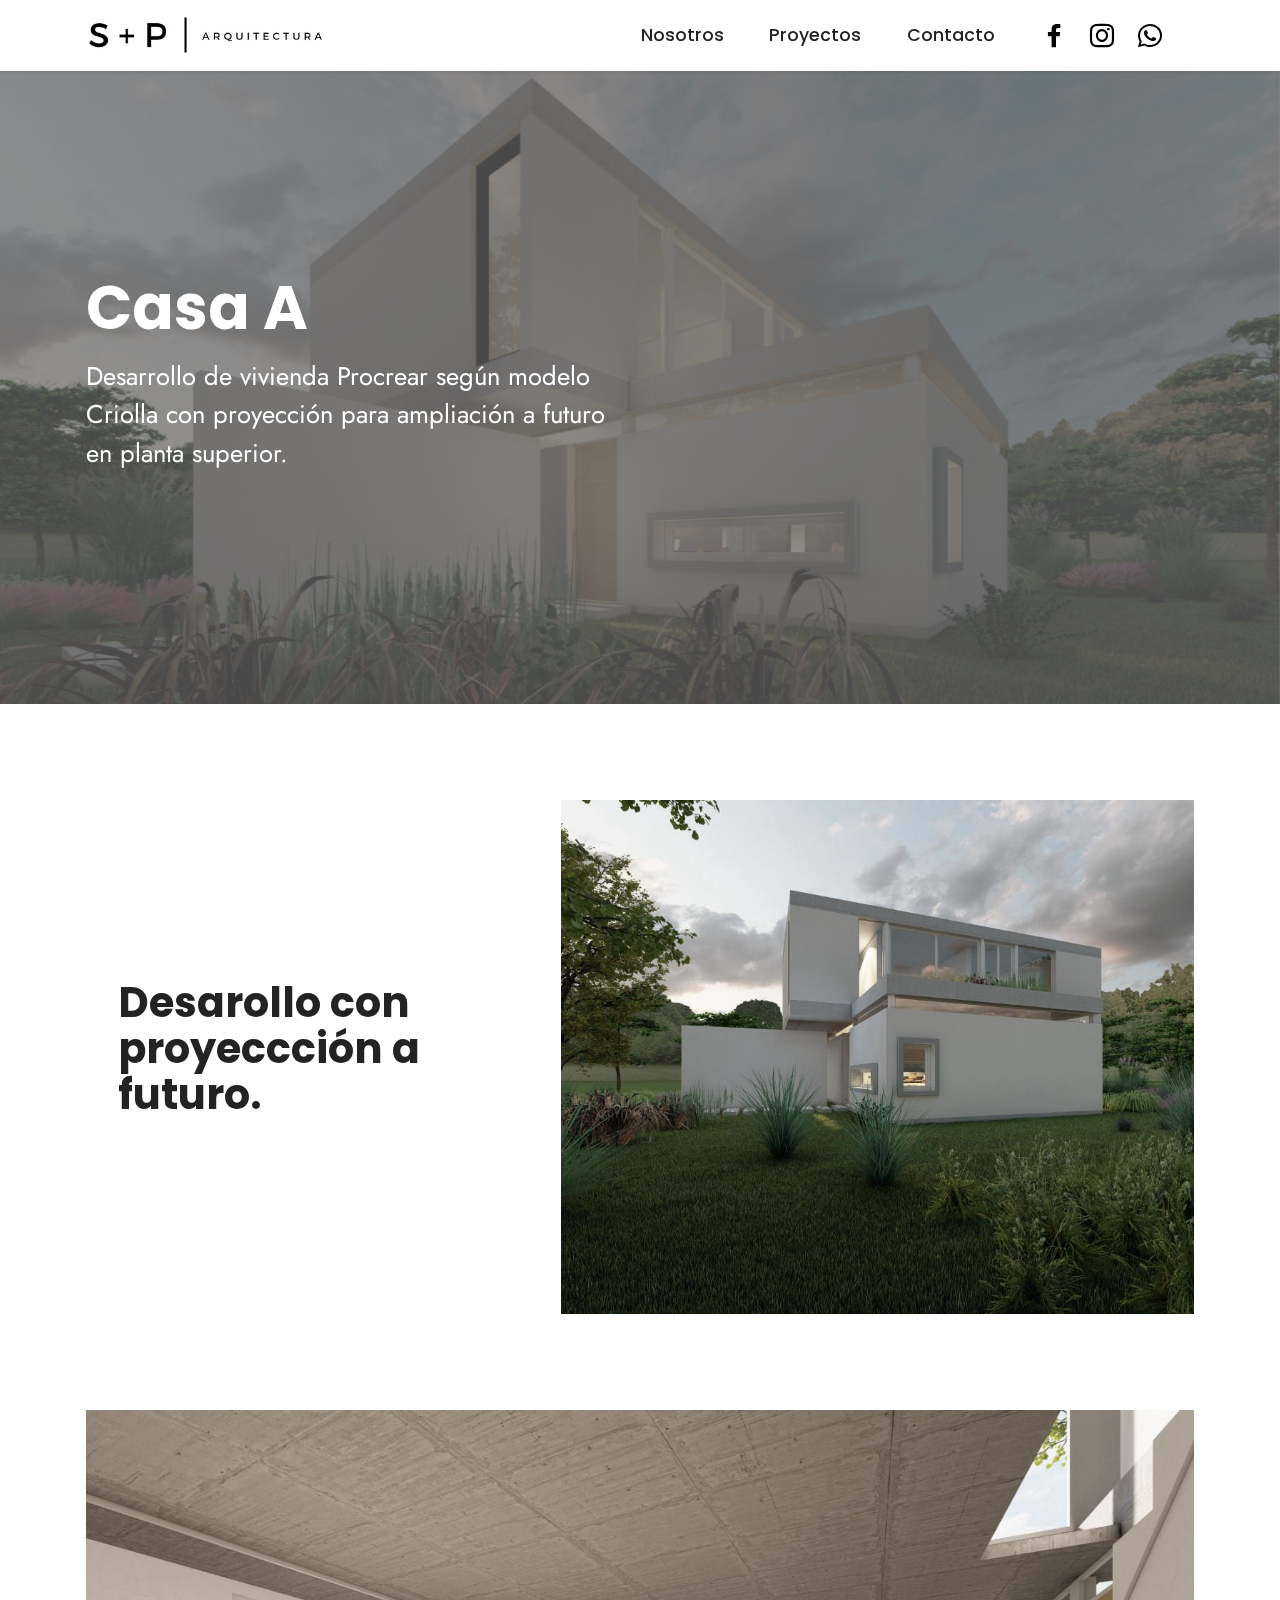
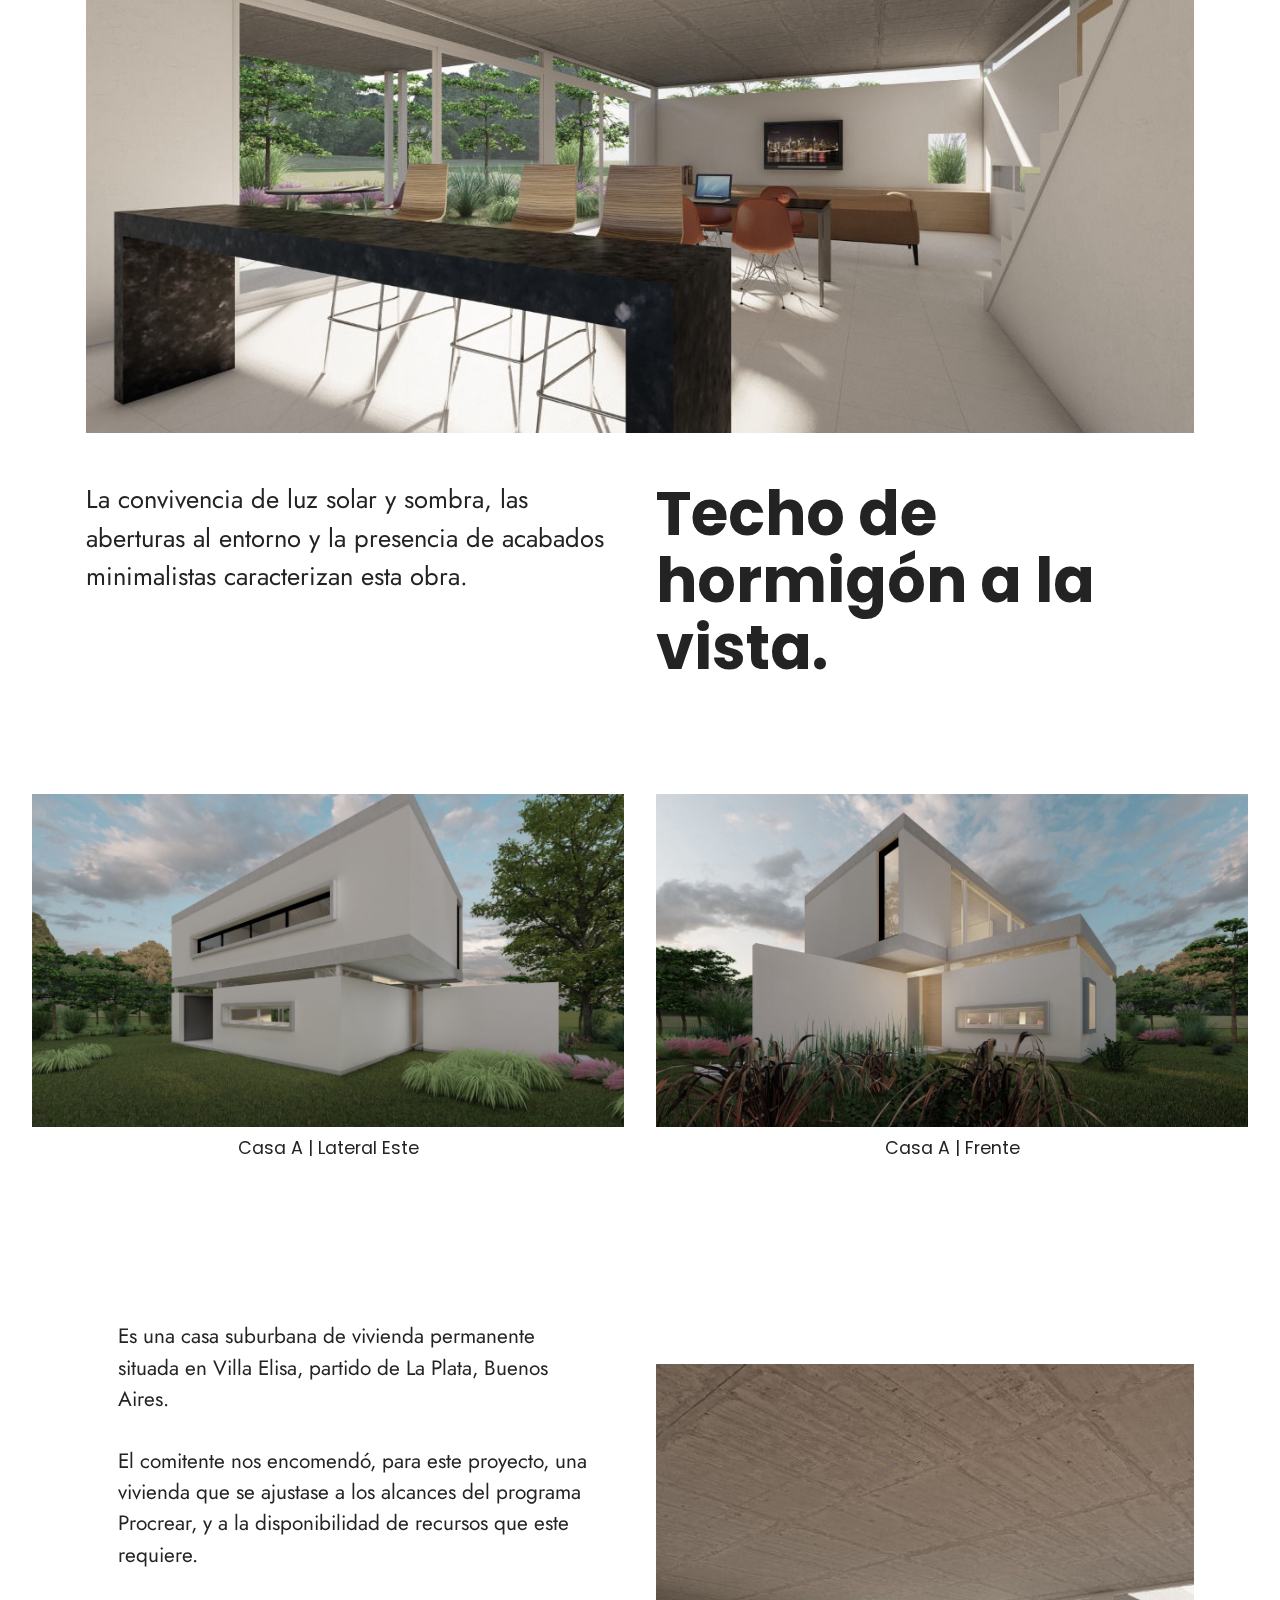
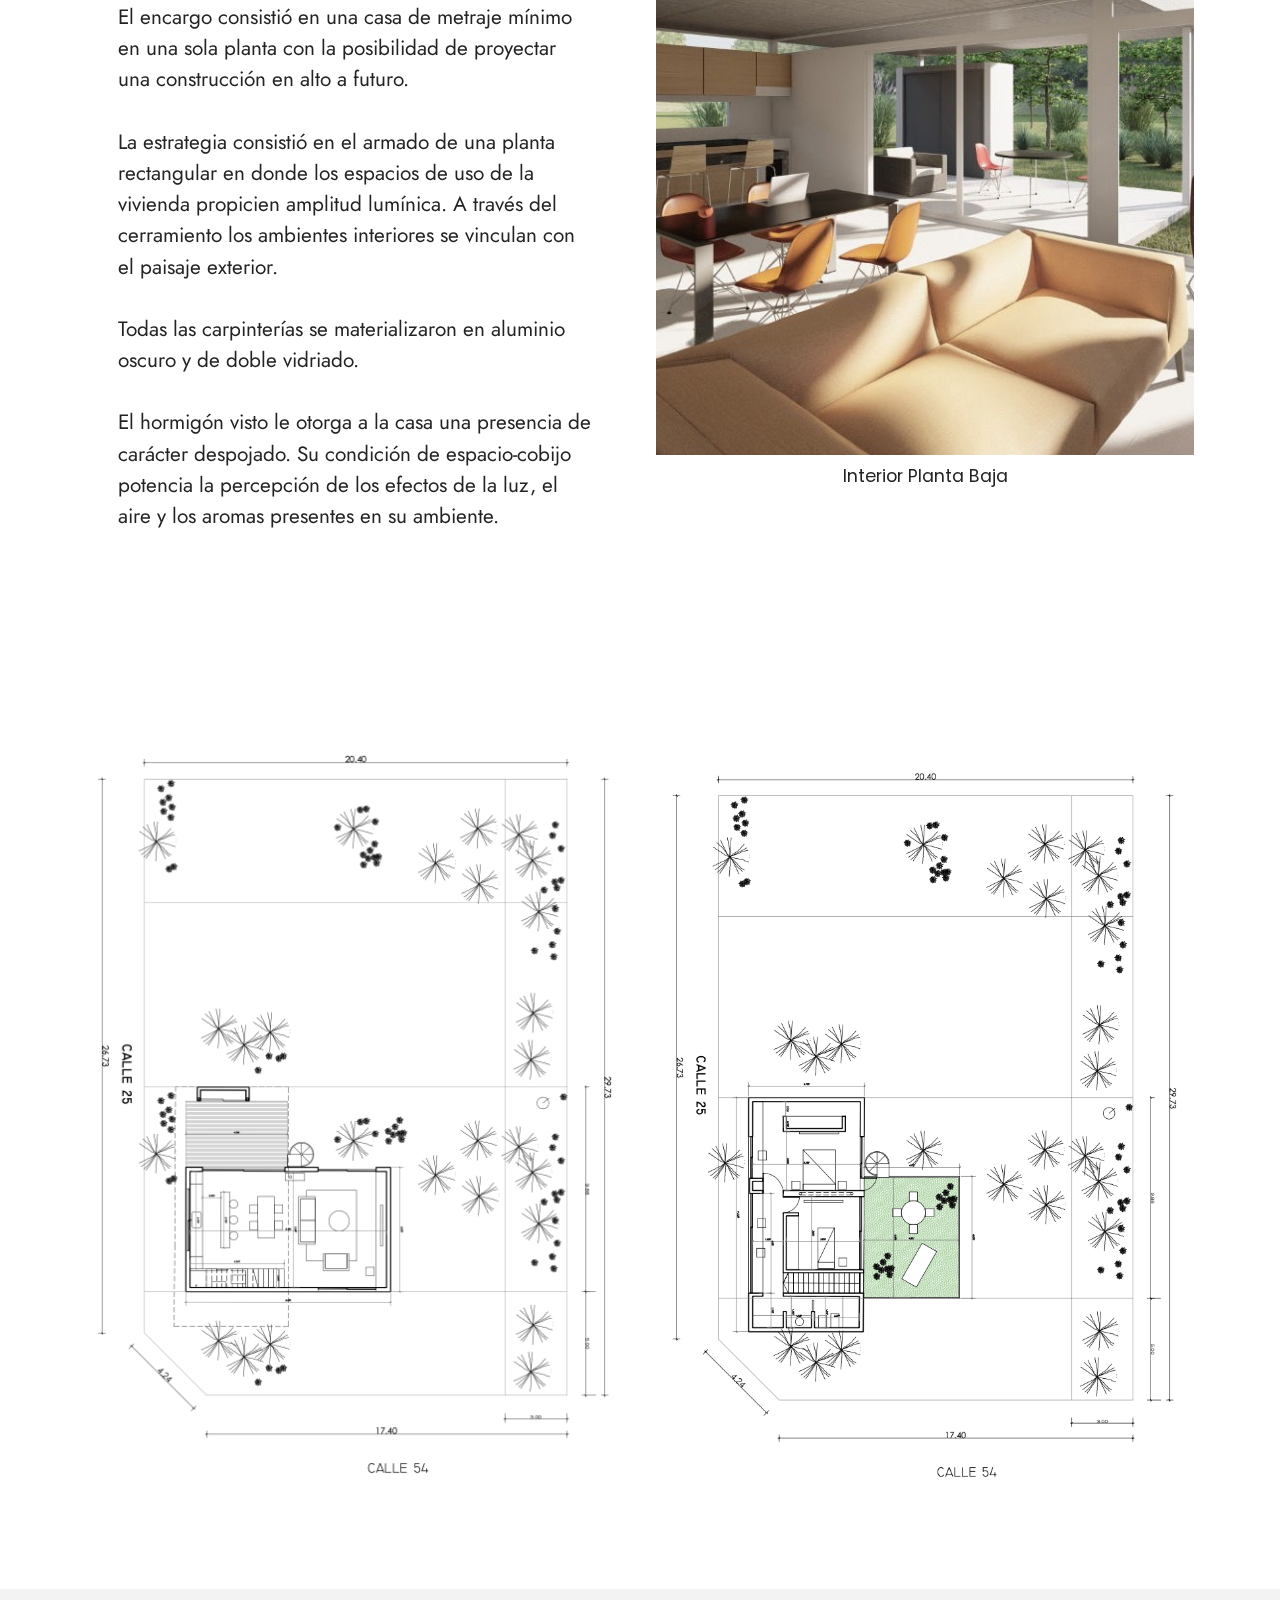
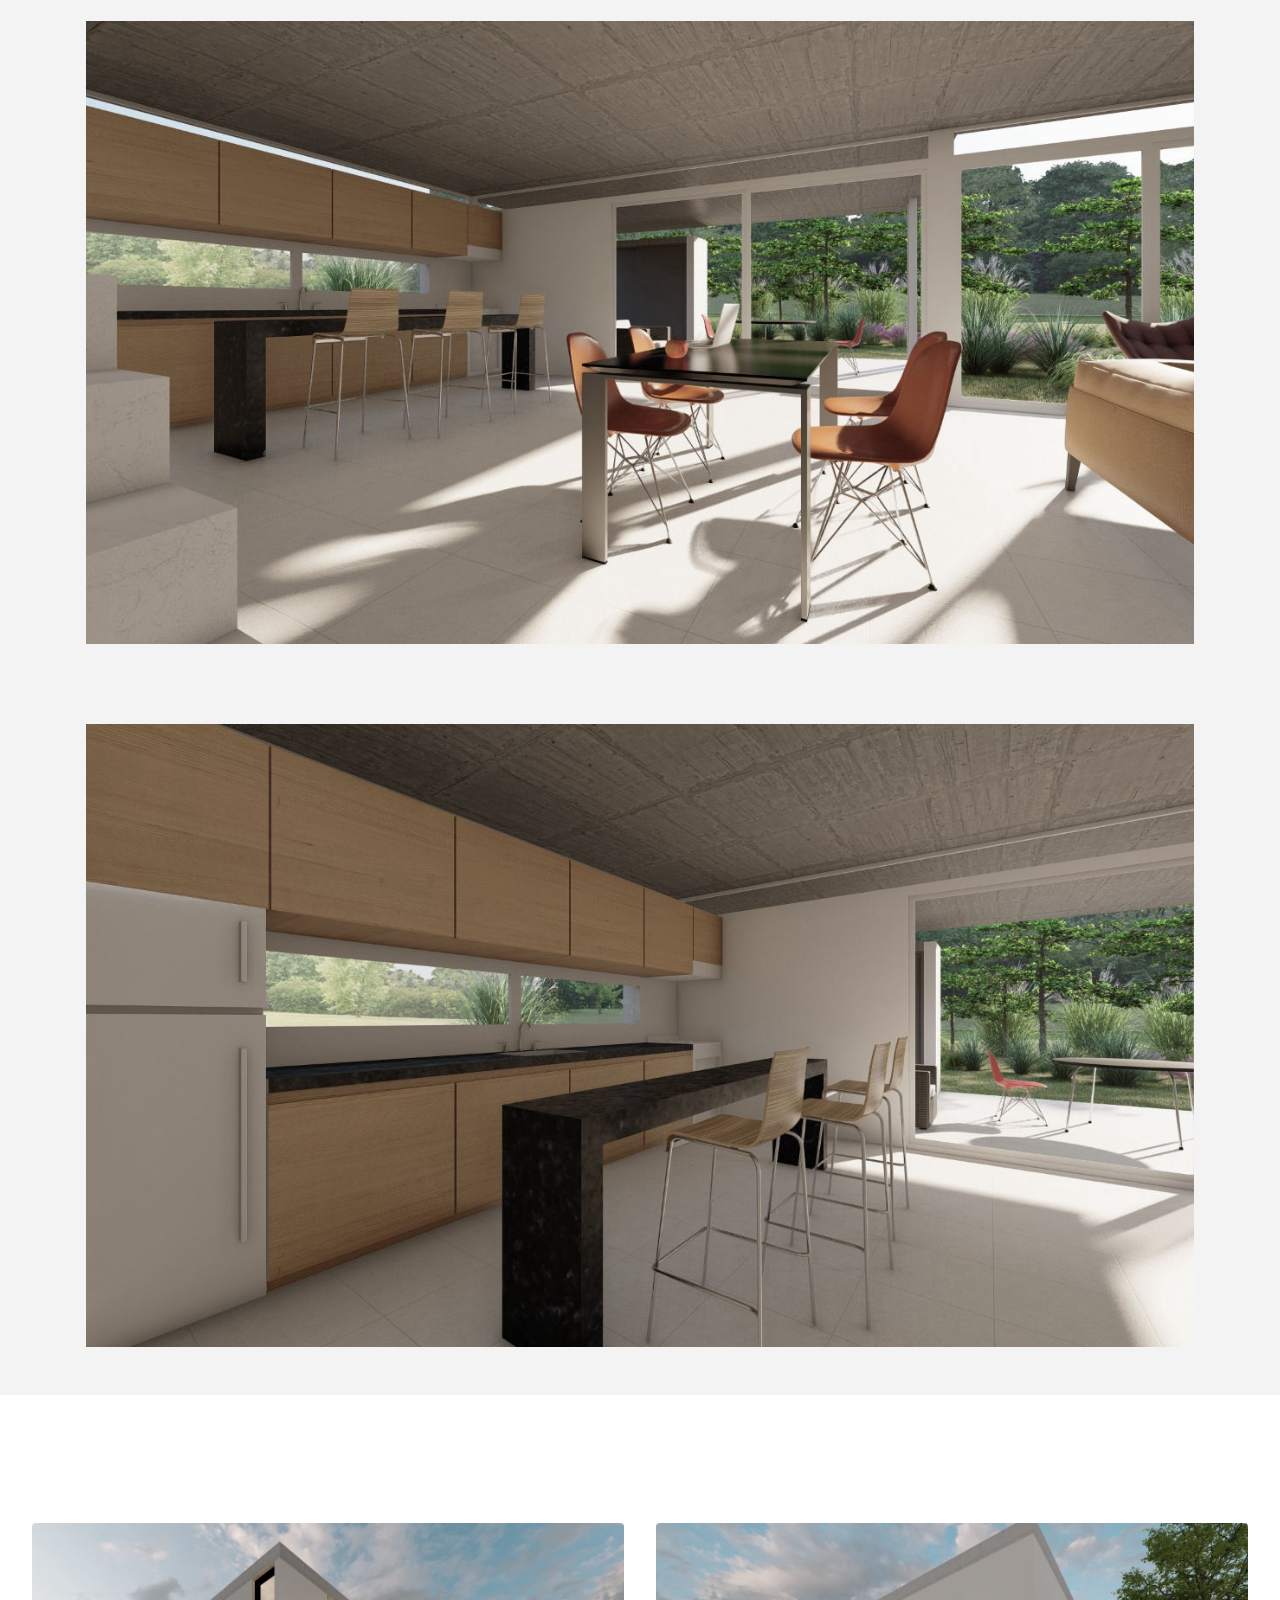
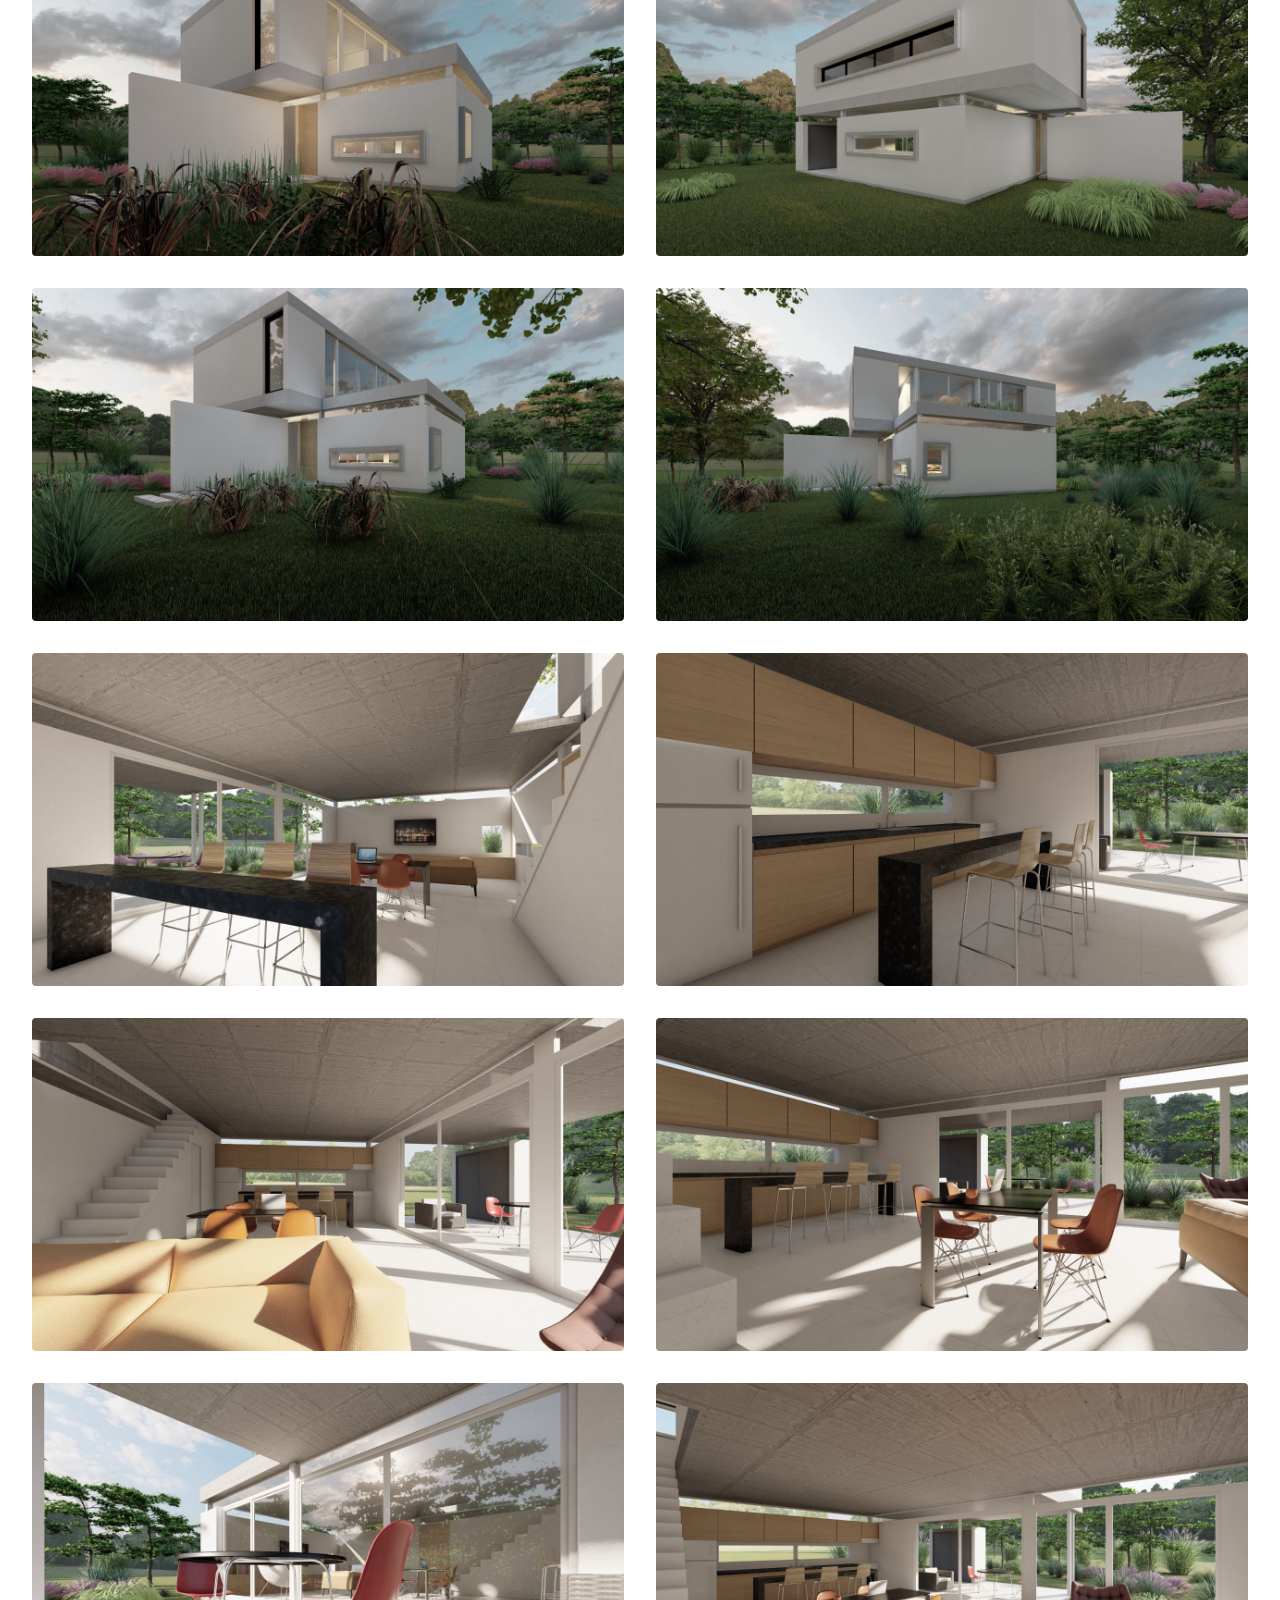
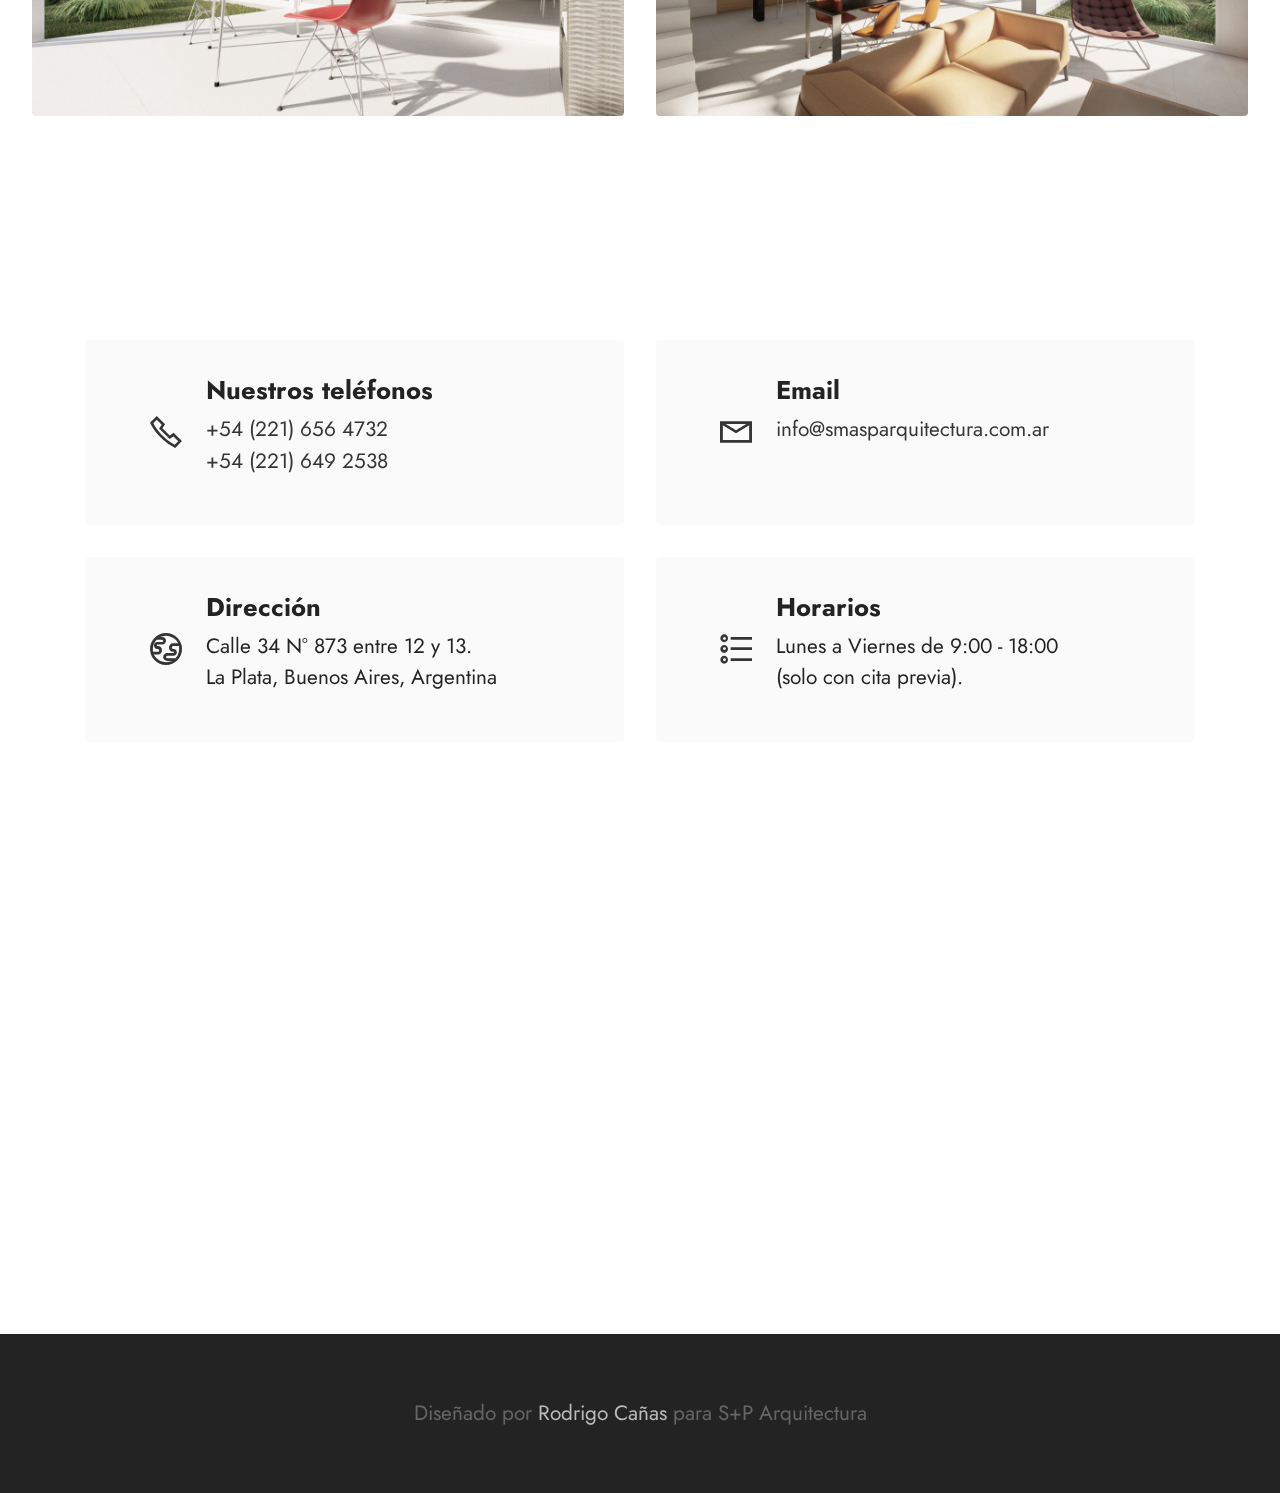
==== commit c3d6f9e6: "Add files via upload" ====
--- a/casa-procrear.html
+++ b/casa-procrear.html
@@ -417,7 +417,7 @@
     
     <div>
         
-        <div class="google-map"><iframe frameborder="0" style="border:0" src="https://www.google.com/maps/embed/v1/place?key=AIzaSyDk89J4FSunMF33ruMVWJaJht_Ro0kvoXs&amp;q=34 873 la plata" allowfullscreen=""></iframe></div>
+        <div class="google-map"></div>
     </div>
 </section>
 
@@ -433,7 +433,7 @@
             
             <div class="row row-copirayt">
                 <p class="mbr-text mb-0 mbr-fonts-style mbr-white align-center display-7">
-                    Diseñado por <a href="http://www.canas.com.ar" class="text-white" target="_blank">Rodrigo Cañas</a> para S+P Arquitectura</p>
+                    Diseñado por <a href="http://www.canas.com.ar" class="text-info" target="_blank">Rodrigo Cañas</a> para S+P Arquitectura</p>
             </div>
         </div>
     </div>
--- a/assets/mobirise/css/mbr-additional.css
+++ b/assets/mobirise/css/mbr-additional.css
@@ -105,7 +105,7 @@
   background-color: #bbbbbb !important;
 }
 .bg-warning {
-  background-color: #fff0b0 !important;
+  background-color: #22a5e5 !important;
 }
 .bg-danger {
   background-color: #98dee8 !important;
@@ -134,8 +134,8 @@
 }
 .btn-secondary,
 .btn-secondary:active {
-  background-color: #666666 !important;
-  border-color: #666666 !important;
+  background-color: #3a6f8e !important;
+  border-color: #3a6f8e !important;
   color: #ffffff !important;
   box-shadow: 0 2px 2px 0 rgba(0, 0, 0, 0.2);
 }
@@ -144,15 +144,15 @@
 .btn-secondary.focus,
 .btn-secondary.active {
   color: #ffffff !important;
-  background-color: #3b3b3b !important;
-  border-color: #3b3b3b !important;
+  background-color: #213f50 !important;
+  border-color: #213f50 !important;
   box-shadow: 0 2px 5px 0 rgba(0, 0, 0, 0.2);
 }
 .btn-secondary.disabled,
 .btn-secondary:disabled {
   color: #ffffff !important;
-  background-color: #3b3b3b !important;
-  border-color: #3b3b3b !important;
+  background-color: #213f50 !important;
+  border-color: #213f50 !important;
 }
 .btn-info,
 .btn-info:active {
@@ -200,25 +200,25 @@
 }
 .btn-warning,
 .btn-warning:active {
-  background-color: #fff0b0 !important;
-  border-color: #fff0b0 !important;
-  color: #b08f00 !important;
+  background-color: #22a5e5 !important;
+  border-color: #22a5e5 !important;
+  color: #ffffff !important;
   box-shadow: 0 2px 2px 0 rgba(0, 0, 0, 0.2);
 }
 .btn-warning:hover,
 .btn-warning:focus,
 .btn-warning.focus,
 .btn-warning.active {
-  color: #594800 !important;
-  background-color: #ffe059 !important;
-  border-color: #ffe059 !important;
+  color: #ffffff !important;
+  background-color: #13709e !important;
+  border-color: #13709e !important;
   box-shadow: 0 2px 5px 0 rgba(0, 0, 0, 0.2);
 }
 .btn-warning.disabled,
 .btn-warning:disabled {
-  color: #b08f00 !important;
-  background-color: #ffe059 !important;
-  border-color: #ffe059 !important;
+  color: #ffffff !important;
+  background-color: #13709e !important;
+  border-color: #13709e !important;
 }
 .btn-danger,
 .btn-danger:active {
@@ -311,13 +311,13 @@
 .btn-secondary-outline:active {
   background-color: transparent !important;
   border-color: transparent;
-  color: #666666;
+  color: #3a6f8e;
 }
 .btn-secondary-outline:hover,
 .btn-secondary-outline:focus,
 .btn-secondary-outline.focus,
 .btn-secondary-outline.active {
-  color: #3b3b3b !important;
+  color: #213f50 !important;
   background-color: transparent!important;
   border-color: transparent!important;
   box-shadow: none!important;
@@ -325,8 +325,8 @@
 .btn-secondary-outline.disabled,
 .btn-secondary-outline:disabled {
   color: #ffffff !important;
-  background-color: #666666 !important;
-  border-color: #666666 !important;
+  background-color: #3a6f8e !important;
+  border-color: #3a6f8e !important;
 }
 .btn-info-outline,
 .btn-info-outline:active {
@@ -374,22 +374,22 @@
 .btn-warning-outline:active {
   background-color: transparent !important;
   border-color: transparent;
-  color: #fff0b0;
+  color: #22a5e5;
 }
 .btn-warning-outline:hover,
 .btn-warning-outline:focus,
 .btn-warning-outline.focus,
 .btn-warning-outline.active {
-  color: #ffe059 !important;
+  color: #13709e !important;
   background-color: transparent!important;
   border-color: transparent!important;
   box-shadow: none!important;
 }
 .btn-warning-outline.disabled,
 .btn-warning-outline:disabled {
-  color: #b08f00 !important;
-  background-color: #fff0b0 !important;
-  border-color: #fff0b0 !important;
+  color: #ffffff !important;
+  background-color: #22a5e5 !important;
+  border-color: #22a5e5 !important;
 }
 .btn-danger-outline,
 .btn-danger-outline:active {
@@ -458,7 +458,7 @@
   color: #353535 !important;
 }
 .text-secondary {
-  color: #666666 !important;
+  color: #3a6f8e !important;
 }
 .text-success {
   color: #353535 !important;
@@ -467,7 +467,7 @@
   color: #bbbbbb !important;
 }
 .text-warning {
-  color: #fff0b0 !important;
+  color: #22a5e5 !important;
 }
 .text-danger {
   color: #98dee8 !important;
@@ -486,7 +486,7 @@
 a.text-secondary:hover,
 a.text-secondary:focus,
 a.text-secondary.active {
-  color: #333333 !important;
+  color: #1c3646 !important;
 }
 a.text-success:hover,
 a.text-success:focus,
@@ -501,7 +501,7 @@
 a.text-warning:hover,
 a.text-warning:focus,
 a.text-warning.active {
-  color: #ffdd4a !important;
+  color: #116690 !important;
 }
 a.text-danger:hover,
 a.text-danger:focus,
@@ -544,7 +544,7 @@
   background-color: #bbbbbb;
 }
 .alert-warning {
-  background-color: #fff0b0;
+  background-color: #22a5e5;
 }
 .alert-danger {
   background-color: #98dee8;
@@ -575,7 +575,7 @@
 }
 .mbr-plan-header.bg-warning .mbr-plan-subtitle,
 .mbr-plan-header.bg-warning .mbr-plan-price-desc {
-  color: #ffffff;
+  color: #d9effa;
 }
 .mbr-plan-header.bg-danger .mbr-plan-subtitle,
 .mbr-plan-header.bg-danger .mbr-plan-price-desc {
@@ -646,7 +646,7 @@
 .xdsoft_datetimepicker .xdsoft_calendar td:hover,
 .xdsoft_datetimepicker .xdsoft_timepicker .xdsoft_time_box > div > div:hover {
   color: #ffffff !important;
-  background: #666666 !important;
+  background: #3a6f8e !important;
   box-shadow: none !important;
 }
 .lazy-bg {
@@ -681,6 +681,115 @@
 }
 a {
   transition: color 0.6s;
+}
+.cid-tiV4iX0hzE {
+  padding-top: 10rem;
+  padding-bottom: 3rem;
+  background-color: #ffffff;
+}
+@media (max-width: 991px) {
+  .cid-tiV4iX0hzE .image-wrapper {
+    margin-bottom: 1rem;
+  }
+}
+.cid-tiV4iX0hzE .row {
+  flex-direction: row-reverse;
+}
+.cid-tiV4iX0hzE img {
+  width: 100%;
+}
+.cid-tiVEFuU0RK {
+  padding-top: 2rem;
+  padding-bottom: 1rem;
+  background-color: #ffffff;
+}
+.cid-tiVESRUVlp {
+  padding-top: 2rem;
+  padding-bottom: 7rem;
+  background-color: #ffffff;
+}
+@media (max-width: 991px) {
+  .cid-tiVESRUVlp .image-wrapper {
+    margin-bottom: 1rem;
+  }
+}
+.cid-tiVESRUVlp .row {
+  flex-direction: row-reverse;
+}
+.cid-tiVESRUVlp img {
+  width: 100%;
+}
+.cid-teq8WwWLr2 {
+  padding-top: 4rem;
+  padding-bottom: 4rem;
+  background-color: #232323;
+}
+.cid-teq8WwWLr2 .row-links {
+  width: 100%;
+  justify-content: center;
+}
+.cid-teq8WwWLr2 .social-row {
+  width: 100%;
+  justify-content: center;
+}
+.cid-teq8WwWLr2 .media-container-row {
+  flex-direction: column;
+  justify-content: center;
+  align-items: center;
+}
+.cid-teq8WwWLr2 .media-container-row .foot-menu {
+  list-style: none;
+  display: flex;
+  justify-content: center;
+  flex-wrap: wrap;
+  padding: 0;
+  margin-bottom: 0;
+}
+.cid-teq8WwWLr2 .media-container-row .foot-menu li {
+  padding: 0 1rem 1rem 1rem;
+}
+.cid-teq8WwWLr2 .media-container-row .foot-menu li p {
+  margin: 0;
+}
+.cid-teq8WwWLr2 .media-container-row .social-list {
+  width: auto;
+  padding-left: 0;
+  margin-bottom: 0;
+  list-style: none;
+  display: flex;
+  flex-wrap: wrap;
+  justify-content: flex-end;
+}
+.cid-teq8WwWLr2 .media-container-row .social-list .mbr-iconfont-social {
+  font-size: 1.5rem;
+  color: #ffffff;
+}
+.cid-teq8WwWLr2 .media-container-row .social-list .soc-item {
+  margin: 0 .5rem;
+}
+.cid-teq8WwWLr2 .media-container-row .social-list a {
+  margin: 0;
+  opacity: .5;
+  transition: .2s linear;
+}
+.cid-teq8WwWLr2 .media-container-row .social-list a:hover {
+  opacity: 1;
+}
+@media (max-width: 767px) {
+  .cid-teq8WwWLr2 .media-container-row .social-list {
+    -webkit-justify-content: center;
+    justify-content: center;
+  }
+}
+.cid-teq8WwWLr2 .media-container-row .row-copirayt {
+  word-break: break-word;
+  width: 100%;
+}
+.cid-teq8WwWLr2 .media-container-row .row-copirayt p {
+  width: 100%;
+}
+.cid-teq8WwWLr2 .media-container-row .mbr-text {
+  color: #666666;
 }
 .cid-teotOrFw29 {
   z-index: 1000;
@@ -1042,134 +1151,212 @@
     left: -1rem;
   }
 }
-.cid-teotP8NfYS {
+.cid-teqbdQhlUa {
   display: flex;
-  background-image: url("../../../assets/images/alllll-1.jpeg");
-}
-.cid-teotP8NfYS .mbr-overlay {
-  background-color: #f3f3f3;
+  padding-top: 135px;
+  padding-bottom: 135px;
+  background-image: url("../../../assets/images/obracasaa1-1280x720.jpg");
+}
+.cid-teqbdQhlUa .mbr-overlay {
+  background-color: #666666;
   opacity: 0.7;
 }
-.cid-teotP8NfYS .content-wrap {
+.cid-teqbdQhlUa .content-wrap {
   padding: 5rem 1rem;
 }
 @media (min-width: 768px) {
-  .cid-teotP8NfYS {
-    align-items: center;
-  }
-  .cid-teotP8NfYS .row {
-    justify-content: center;
-  }
-  .cid-teotP8NfYS .content-wrap {
-    width: 92%;
+  .cid-teqbdQhlUa {
+    align-items: flex-end;
+  }
+  .cid-teqbdQhlUa .row {
+    justify-content: flex-start;
+  }
+  .cid-teqbdQhlUa .content-wrap {
+    width: 51%;
   }
 }
 @media (max-width: 991px) and (min-width: 768px) {
-  .cid-teotP8NfYS .content-wrap {
+  .cid-teqbdQhlUa .content-wrap {
     min-width: 50%;
   }
 }
 @media (max-width: 767px) {
-  .cid-teotP8NfYS {
+  .cid-teqbdQhlUa {
     -webkit-align-items: center;
     align-items: center;
   }
-  .cid-teotP8NfYS .mbr-row {
+  .cid-teqbdQhlUa .mbr-row {
     -webkit-justify-content: center;
     justify-content: center;
   }
-  .cid-teotP8NfYS .content-wrap {
+  .cid-teqbdQhlUa .content-wrap {
     width: 100%;
   }
 }
-.cid-teotP8NfYS .mbr-section-title {
-  text-align: center;
-  color: #232323;
-}
-.cid-teoxNE9NeO {
+.cid-teqbdQhlUa .mbr-section-title {
+  color: #ffffff;
+  text-align: left;
+}
+.cid-teqbdQhlUa .mbr-text,
+.cid-teqbdQhlUa .mbr-section-btn {
+  color: #ffffff;
+  text-align: left;
+}
+.cid-teqbWby4jU {
+  padding-top: 6rem;
+  padding-bottom: 3rem;
+  background-color: #ffffff;
+}
+@media (max-width: 991px) {
+  .cid-teqbWby4jU .image-wrapper {
+    margin-bottom: 1rem;
+  }
+}
+.cid-teqbWby4jU .row {
+  flex-direction: row-reverse;
+}
+.cid-teqbWby4jU img {
+  width: 100%;
+}
+@media (min-width: 992px) {
+  .cid-teqbWby4jU .text-wrapper {
+    padding: 2rem;
+  }
+}
+.cid-teqbWby4jU .mbr-section-title {
+  text-align: left;
+}
+.cid-teqbXkbe3G {
+  padding-top: 3rem;
+  padding-bottom: 1rem;
+  background-color: #ffffff;
+}
+@media (max-width: 991px) {
+  .cid-teqbXkbe3G .image-wrapper {
+    margin-bottom: 1rem;
+  }
+}
+.cid-teqbXkbe3G .row {
+  flex-direction: row-reverse;
+}
+.cid-teqbXkbe3G img {
+  width: 100%;
+}
+.cid-teqe6eGVId {
+  padding-top: 2rem;
+  padding-bottom: 2rem;
+  background-color: #ffffff;
+}
+.cid-teqe6eGVId .row {
+  flex-direction: row-reverse;
+}
+.cid-teqbWI6PCw {
+  padding-top: 3rem;
+  padding-bottom: 3rem;
+  background-color: #ffffff;
+}
+@media (max-width: 991px) {
+  .cid-teqbWI6PCw .image-wrapper {
+    margin-bottom: 1rem;
+  }
+}
+.cid-teqbWI6PCw .row {
+  flex-direction: row-reverse;
+}
+.cid-teqbWI6PCw img {
+  width: 100%;
+}
+.cid-teqfTnxSe3 {
+  padding-top: 4rem;
+  padding-bottom: 4rem;
+  background-color: #ffffff;
+}
+@media (max-width: 991px) {
+  .cid-teqfTnxSe3 .image-wrapper {
+    margin-bottom: 1rem;
+  }
+}
+.cid-teqfTnxSe3 .row {
+  flex-direction: row-reverse;
+}
+.cid-teqfTnxSe3 img {
+  width: 100%;
+}
+@media (min-width: 992px) {
+  .cid-teqfTnxSe3 .text-wrapper {
+    padding: 2rem;
+  }
+}
+.cid-teqfVgeMej {
   padding-top: 6rem;
   padding-bottom: 6rem;
   background-color: #ffffff;
 }
 @media (max-width: 991px) {
-  .cid-teoxNE9NeO .image-wrapper {
+  .cid-teqfVgeMej .image-wrapper {
     margin-bottom: 1rem;
   }
 }
-.cid-teoxNE9NeO .row {
+.cid-teqfVgeMej .row {
   flex-direction: row-reverse;
 }
-.cid-teoxNE9NeO img {
-  width: 100%;
-}
-@media (min-width: 992px) {
-  .cid-teoxNE9NeO .text-wrapper {
-    padding: 2rem;
-  }
-}
-.cid-teoxNE9NeO .mbr-section-title {
-  text-align: center;
-}
-.cid-teoxNE9NeO .mbr-text {
-  text-align: center;
-}
-.cid-KCVrXaos79 {
-  background-color: #ffffff;
-}
-.cid-KCVrXaos79 .show {
-  visibility: visible;
-}
-.cid-KCVrXaos79 .hide {
-  visibility: hidden;
-}
-.cid-teoIwVILLE {
-  padding-top: 5rem;
-  padding-bottom: 5rem;
-  background-color: #ffffff;
-}
-.cid-teoIwVILLE .mbr-section-subtitle {
-  text-align: center;
-}
-.cid-teoIwVILLE .mbr-text {
-  text-align: center;
-}
-.cid-teqmELLa13 {
+.cid-teqfVgeMej img {
+  width: 100%;
+}
+.cid-teqfU6qUXJ {
+  padding-top: 2rem;
+  padding-bottom: 2rem;
+  background-color: #f3f3f3;
+}
+@media (max-width: 991px) {
+  .cid-teqfU6qUXJ .image-wrapper {
+    margin-bottom: 1rem;
+  }
+}
+.cid-teqfU6qUXJ .row {
+  flex-direction: row-reverse;
+}
+.cid-teqfU6qUXJ img {
+  width: 100%;
+}
+.cid-teqjrvyLqD {
+  padding-top: 3rem;
+  padding-bottom: 3rem;
+  background-color: #f3f3f3;
+}
+@media (max-width: 991px) {
+  .cid-teqjrvyLqD .image-wrapper {
+    margin-bottom: 1rem;
+  }
+}
+.cid-teqjrvyLqD .row {
+  flex-direction: row-reverse;
+}
+.cid-teqjrvyLqD img {
+  width: 100%;
+}
+.cid-teqjvmW78Z {
   padding-top: 6rem;
   padding-bottom: 6rem;
   background-color: #ffffff;
 }
-.cid-teqmELLa13 .image-wrap img {
-  width: 100%;
-}
-@media (min-width: 992px) {
-  .cid-teqmELLa13 .image-wrap img {
-    display: block;
-    margin: auto;
-    width: 100%;
-  }
-}
-.cid-teq1ERF6SD {
-  padding-top: 4rem;
-  padding-bottom: 4rem;
-  background-color: #fafafa;
-}
-.cid-teq1ERF6SD img,
-.cid-teq1ERF6SD .item-img {
+.cid-teqjvmW78Z img,
+.cid-teqjvmW78Z .item-img {
   width: 100%;
   height: 100%;
-  height: 400px;
   object-fit: cover;
 }
-.cid-teq1ERF6SD .item:focus,
-.cid-teq1ERF6SD span:focus {
+.cid-teqjvmW78Z .item:focus,
+.cid-teqjvmW78Z span:focus {
   outline: none;
 }
-.cid-teq1ERF6SD .item {
+.cid-teqjvmW78Z .item {
   cursor: pointer;
   margin-bottom: 2rem;
-}
-.cid-teq1ERF6SD .item-wrapper {
   position: relative;
+}
+.cid-teqjvmW78Z .item-wrapper {
+  position: unset;
   border-radius: 4px;
   background: #fafafa;
   height: 100%;
@@ -1177,222 +1364,65 @@
   flex-flow: column nowrap;
 }
 @media (min-width: 992px) {
-  .cid-teq1ERF6SD .item-wrapper .item-content {
+  .cid-teqjvmW78Z .item-wrapper .item-content {
     padding: 2rem;
   }
 }
 @media (max-width: 991px) {
-  .cid-teq1ERF6SD .item-wrapper .item-content {
+  .cid-teqjvmW78Z .item-wrapper .item-content {
     padding: 1rem;
   }
 }
-.cid-teq1ERF6SD .mbr-section-btn {
+.cid-teqjvmW78Z .mbr-section-btn {
   margin-top: auto !important;
 }
-.cid-teq1ERF6SD .mbr-section-title {
+.cid-teqjvmW78Z .mbr-section-title {
   color: #232323;
 }
-.cid-teq1ERF6SD .mbr-text,
-.cid-teq1ERF6SD .mbr-section-btn {
-  text-align: left;
-}
-.cid-teq1ERF6SD .item-title {
-  text-align: center;
-}
-.cid-teq1ERF6SD .item-subtitle {
-  text-align: left;
-}
-.cid-teoY7pvl5q {
+.cid-teqkKYdT6B {
   padding-top: 4rem;
-  padding-bottom: 4rem;
-  background-color: #f3f3f3;
-}
-@media (max-width: 991px) {
-  .cid-teoY7pvl5q .image-wrapper {
-    margin-bottom: 1rem;
-  }
-}
-.cid-teoY7pvl5q .row {
-  flex-direction: row-reverse;
-}
-.cid-teoY7pvl5q img {
-  width: 100%;
-}
-@media (min-width: 992px) {
-  .cid-teoY7pvl5q .text-wrapper {
-    padding: 2rem;
-  }
-}
-.cid-tep3QDmMAW {
-  padding-top: 6rem;
-  padding-bottom: 6rem;
+  padding-bottom: 5rem;
   background-color: #ffffff;
 }
-.cid-tep3QDmMAW .mbr-iconfont {
-  font-size: 1.4rem !important;
-  font-family: 'Moririse2' !important;
-  color: #353535;
-  margin-left: 1rem;
-}
-.cid-tep3QDmMAW .panel-group {
-  border: none;
-}
-.cid-tep3QDmMAW .panel-title {
+.cid-teqkKYdT6B .image-wrapper {
   display: flex;
   align-items: center;
-  justify-content: space-between;
-}
-.cid-tep3QDmMAW .panel-body,
-.cid-tep3QDmMAW .card-header {
-  padding: 1rem 0;
-}
-.cid-tep3QDmMAW .panel-title-edit {
-  color: #000000;
-}
-.cid-tep3QDmMAW .card .card-header {
-  background-color: transparent;
-  margin-bottom: 0;
-}
-.cid-tepQmf7CZj {
-  padding-top: 90px;
-  padding-bottom: 90px;
-  background-color: #fafafa;
-}
-.cid-tepQmf7CZj .showAlerts {
-  display: block !important;
-}
-.cid-tepQmf7CZj .rowflexrev {
-  display: -webkit-flex;
-}
-.cid-tepQmf7CZj .ws-form-alerts {
-  margin-top: 1rem;
-}
-.cid-tepQmf7CZj .title {
-  margin-bottom: 2rem;
-}
-.cid-tepQmf7CZj .mbr-section-subtitle {
-  color: #767676;
-}
-.cid-tepQmf7CZj textarea.form-control {
-  min-height: 188px;
-}
-.cid-tepQmf7CZj LABEL {
-  color: #232323;
-  display: initial;
-}
-.cid-tepQmf7CZj .mbr-section-terms {
-  text-align: center;
-  color: #232323;
-  margin-bottom: 0px;
-}
-.cid-tepQmf7CZj .mbr-section-labels {
-  color: #232323;
-  padding: 0;
-  margin-bottom: .357em;
-  text-align: left;
-}
-.cid-tepQmf7CZj .mbr-section-autorespond {
-  text-align: left;
-  color: #232323;
-  margin-bottom: 0px;
-}
-.cid-tepQmf7CZj .mbr-section-gdpr {
-  text-align: left;
-  color: #232323;
-  margin-bottom: 0px;
-}
-.cid-tepQmf7CZj .alert {
-  margin-bottom: 0;
-}
-.cid-tepQmf7CZj .alert-success {
-  background-color: #353535;
-}
-.cid-tepQmf7CZj .alert-danger {
-  background-color: #353535;
-}
-.cid-tepQmf7CZj .btn {
-  display: inline-flex;
-}
-.cid-tepQmf7CZj .mbr-alert-success {
-  text-align: left;
-  color: #ffffff;
-}
-.cid-tepQmf7CZj .mbr-alert-danger {
-  text-align: left;
-  color: #ffffff;
-}
-.cid-tepQmf7CZj .uploadBtn {
-  padding-top: 13px !important;
-  padding-left: 12.5px !important;
-}
-.cid-tepQmf7CZj input[type=file]::file-selector-button {
-  border: 1px solid #232323 !important;
-  padding: .2em .4em;
-  border-radius: .2em;
-  background-color: #cccccc !important;
-  color: #232323 !important;
-  transition: 0.3s;
-}
-.cid-tepQmf7CZj input[type=file]::-webkit-file-upload-button {
-  border: 1px solid #232323 !important;
-  padding: .2em .4em;
-  border-radius: .2em;
-  background-color: #cccccc !important;
-  color: #232323 !important;
-  transition: 0.3s;
-}
-.cid-tepQmf7CZj input[type=file]::-ms-browse {
-  border: 1px solid #232323 !important;
-  padding: .2em .4em;
-  border-radius: .2em;
-  background-color: #cccccc !important;
-  color: #232323 !important;
-  transition: 0.3s;
-}
-.cid-teq83XhUKc {
-  padding-top: 5rem;
-  padding-bottom: 5rem;
-  background-color: #ffffff;
-}
-.cid-teq83XhUKc .image-wrapper {
-  display: flex;
-  align-items: center;
-}
-.cid-teq83XhUKc .card-wrapper {
+}
+.cid-teqkKYdT6B .card-wrapper {
   margin-bottom: 2rem;
   display: flex;
   border-radius: 4px;
   background: #fafafa;
 }
 @media (max-width: 991px) {
-  .cid-teq83XhUKc .card-wrapper {
+  .cid-teqkKYdT6B .card-wrapper {
     padding: 1rem 2rem;
   }
 }
 @media (min-width: 992px) {
-  .cid-teq83XhUKc .card-wrapper {
+  .cid-teqkKYdT6B .card-wrapper {
     padding: 2rem 4rem;
   }
 }
-.cid-teq83XhUKc .mbr-iconfont {
+.cid-teqkKYdT6B .mbr-iconfont {
   font-size: 2rem;
   padding-right: 1.5rem;
   color: #353535;
 }
-.cid-teq85nGyhR {
+.cid-teqkLA7Owz {
   padding-top: 0rem;
   padding-bottom: 0rem;
   background: #ffffff;
 }
-.cid-teq85nGyhR .google-map {
+.cid-teqkLA7Owz .google-map {
   height: 30rem;
   position: relative;
 }
-.cid-teq85nGyhR .google-map iframe {
+.cid-teqkLA7Owz .google-map iframe {
   height: 100%;
   width: 100%;
 }
-.cid-teq85nGyhR .google-map [data-state-details] {
+.cid-teqkLA7Owz .google-map [data-state-details] {
   color: #6b6763;
   height: 1.5em;
   margin-top: -0.75em;
@@ -1403,14 +1433,14 @@
   top: 50%;
   width: 100%;
 }
-.cid-teq85nGyhR .google-map[data-state] {
+.cid-teqkLA7Owz .google-map[data-state] {
   background: #e9e5dc;
 }
-.cid-teq85nGyhR .google-map[data-state="loading"] [data-state-details] {
+.cid-teqkLA7Owz .google-map[data-state="loading"] [data-state-details] {
   display: none;
 }
 .cid-teq8WwWLr2 {
-  padding-top: 8rem;
+  padding-top: 4rem;
   padding-bottom: 4rem;
   background-color: #232323;
 }
@@ -1481,16 +1511,16 @@
 .cid-teq8WwWLr2 .media-container-row .mbr-text {
   color: #666666;
 }
-.cid-teotOrFw29 {
+.cid-tiV4bqsnqr {
   z-index: 1000;
   width: 100%;
   position: relative;
   min-height: 60px;
 }
-.cid-teotOrFw29 nav.navbar {
+.cid-tiV4bqsnqr nav.navbar {
   position: fixed;
 }
-.cid-teotOrFw29 .dropdown-item:before {
+.cid-tiV4bqsnqr .dropdown-item:before {
   font-family: Moririse2 !important;
   content: "\e966";
   display: inline-block;
@@ -1507,129 +1537,129 @@
   transform: scale(0, 1);
   transition: all 0.25s ease-in-out;
 }
-.cid-teotOrFw29 .dropdown-menu {
+.cid-tiV4bqsnqr .dropdown-menu {
   padding: 0;
   border-radius: 4px;
   box-shadow: 0 1px 3px 0 rgba(0, 0, 0, 0.1);
 }
-.cid-teotOrFw29 .dropdown-item {
+.cid-tiV4bqsnqr .dropdown-item {
   border-bottom: 1px solid #e6e6e6;
 }
-.cid-teotOrFw29 .dropdown-item:hover,
-.cid-teotOrFw29 .dropdown-item:focus {
+.cid-tiV4bqsnqr .dropdown-item:hover,
+.cid-tiV4bqsnqr .dropdown-item:focus {
   background: #353535 !important;
   color: white !important;
 }
-.cid-teotOrFw29 .dropdown-item:hover span {
+.cid-tiV4bqsnqr .dropdown-item:hover span {
   color: white;
 }
-.cid-teotOrFw29 .dropdown-item:first-child {
+.cid-tiV4bqsnqr .dropdown-item:first-child {
   border-top-left-radius: 4px;
   border-top-right-radius: 4px;
 }
-.cid-teotOrFw29 .dropdown-item:last-child {
+.cid-tiV4bqsnqr .dropdown-item:last-child {
   border-bottom: none;
   border-bottom-left-radius: 4px;
   border-bottom-right-radius: 4px;
 }
-.cid-teotOrFw29 .nav-dropdown .link {
+.cid-tiV4bqsnqr .nav-dropdown .link {
   padding: 0 0.3em !important;
   margin: 0.667em 1em !important;
 }
-.cid-teotOrFw29 .nav-dropdown .link.dropdown-toggle::after {
+.cid-tiV4bqsnqr .nav-dropdown .link.dropdown-toggle::after {
   margin-left: 0.5rem;
   margin-top: 0.2rem;
 }
-.cid-teotOrFw29 .nav-link {
+.cid-tiV4bqsnqr .nav-link {
   position: relative;
 }
-.cid-teotOrFw29 .container {
+.cid-tiV4bqsnqr .container {
   display: flex;
   margin: auto;
 }
 @media (min-width: 992px) {
-  .cid-teotOrFw29 .container {
+  .cid-tiV4bqsnqr .container {
     flex-wrap: nowrap;
   }
 }
-.cid-teotOrFw29 .iconfont-wrapper {
+.cid-tiV4bqsnqr .iconfont-wrapper {
   color: #000000 !important;
   font-size: 1.5rem;
   padding-right: 0.5rem;
 }
-.cid-teotOrFw29 .dropdown-menu,
-.cid-teotOrFw29 .navbar.opened {
+.cid-tiV4bqsnqr .dropdown-menu,
+.cid-tiV4bqsnqr .navbar.opened {
   background: #ffffff !important;
 }
-.cid-teotOrFw29 .nav-item:focus,
-.cid-teotOrFw29 .nav-link:focus {
+.cid-tiV4bqsnqr .nav-item:focus,
+.cid-tiV4bqsnqr .nav-link:focus {
   outline: none;
 }
-.cid-teotOrFw29 .dropdown .dropdown-menu .dropdown-item {
+.cid-tiV4bqsnqr .dropdown .dropdown-menu .dropdown-item {
   width: auto;
   transition: all 0.25s ease-in-out;
 }
-.cid-teotOrFw29 .dropdown .dropdown-menu .dropdown-item::after {
+.cid-tiV4bqsnqr .dropdown .dropdown-menu .dropdown-item::after {
   right: 0.5rem;
 }
-.cid-teotOrFw29 .dropdown .dropdown-menu .dropdown-item .mbr-iconfont {
+.cid-tiV4bqsnqr .dropdown .dropdown-menu .dropdown-item .mbr-iconfont {
   margin-right: 0.5rem;
   vertical-align: sub;
 }
-.cid-teotOrFw29 .dropdown .dropdown-menu .dropdown-item .mbr-iconfont:before {
+.cid-tiV4bqsnqr .dropdown .dropdown-menu .dropdown-item .mbr-iconfont:before {
   display: inline-block;
   transform: scale(1, 1);
   transition: all 0.25s ease-in-out;
 }
-.cid-teotOrFw29 .collapsed .dropdown-menu .dropdown-item:before {
+.cid-tiV4bqsnqr .collapsed .dropdown-menu .dropdown-item:before {
   display: none;
 }
-.cid-teotOrFw29 .collapsed .dropdown .dropdown-menu .dropdown-item {
+.cid-tiV4bqsnqr .collapsed .dropdown .dropdown-menu .dropdown-item {
   padding: 0.235em 1.5em 0.235em 1.5em !important;
   transition: none;
   margin: 0 !important;
 }
-.cid-teotOrFw29 .navbar {
+.cid-tiV4bqsnqr .navbar {
   min-height: 70px;
   transition: all 0.3s;
   border-bottom: 1px solid transparent;
   box-shadow: 0 1px 3px 0 rgba(0, 0, 0, 0.1);
   background: #ffffff;
 }
-.cid-teotOrFw29 .navbar.opened {
+.cid-tiV4bqsnqr .navbar.opened {
   transition: all 0.3s;
 }
-.cid-teotOrFw29 .navbar .dropdown-item {
+.cid-tiV4bqsnqr .navbar .dropdown-item {
   padding: 0.5rem 1.8rem;
 }
-.cid-teotOrFw29 .navbar .navbar-logo img {
+.cid-tiV4bqsnqr .navbar .navbar-logo img {
   width: auto;
 }
-.cid-teotOrFw29 .navbar .navbar-collapse {
+.cid-tiV4bqsnqr .navbar .navbar-collapse {
   justify-content: flex-end;
   z-index: 1;
 }
-.cid-teotOrFw29 .navbar.collapsed {
+.cid-tiV4bqsnqr .navbar.collapsed {
   justify-content: center;
 }
-.cid-teotOrFw29 .navbar.collapsed .nav-item .nav-link::before {
+.cid-tiV4bqsnqr .navbar.collapsed .nav-item .nav-link::before {
   display: none;
 }
-.cid-teotOrFw29 .navbar.collapsed.opened .dropdown-menu {
+.cid-tiV4bqsnqr .navbar.collapsed.opened .dropdown-menu {
   top: 0;
 }
 @media (min-width: 992px) {
-  .cid-teotOrFw29 .navbar.collapsed.opened:not(.navbar-short) .navbar-collapse {
+  .cid-tiV4bqsnqr .navbar.collapsed.opened:not(.navbar-short) .navbar-collapse {
     max-height: calc(98.5vh - 3.1rem);
   }
 }
-.cid-teotOrFw29 .navbar.collapsed .dropdown-menu .dropdown-submenu {
+.cid-tiV4bqsnqr .navbar.collapsed .dropdown-menu .dropdown-submenu {
   left: 0 !important;
 }
-.cid-teotOrFw29 .navbar.collapsed .dropdown-menu .dropdown-item:after {
+.cid-tiV4bqsnqr .navbar.collapsed .dropdown-menu .dropdown-item:after {
   right: auto;
 }
-.cid-teotOrFw29 .navbar.collapsed .dropdown-menu .dropdown-toggle[data-toggle="dropdown-submenu"]:after {
+.cid-tiV4bqsnqr .navbar.collapsed .dropdown-menu .dropdown-toggle[data-toggle="dropdown-submenu"]:after {
   margin-left: 0.5rem;
   margin-top: 0.2rem;
   border-top: 0.35em solid;
@@ -1638,33 +1668,33 @@
   border-bottom: 0;
   top: 41%;
 }
-.cid-teotOrFw29 .navbar.collapsed ul.navbar-nav li {
+.cid-tiV4bqsnqr .navbar.collapsed ul.navbar-nav li {
   margin: auto;
 }
-.cid-teotOrFw29 .navbar.collapsed .dropdown-menu .dropdown-item {
+.cid-tiV4bqsnqr .navbar.collapsed .dropdown-menu .dropdown-item {
   padding: 0.25rem 1.5rem;
   text-align: center;
 }
-.cid-teotOrFw29 .navbar.collapsed .icons-menu {
+.cid-tiV4bqsnqr .navbar.collapsed .icons-menu {
   padding-left: 0;
   padding-right: 0;
   padding-top: 0.5rem;
   padding-bottom: 0.5rem;
 }
 @media (max-width: 991px) {
-  .cid-teotOrFw29 .navbar .nav-item .nav-link::before {
+  .cid-tiV4bqsnqr .navbar .nav-item .nav-link::before {
     display: none;
   }
-  .cid-teotOrFw29 .navbar.opened .dropdown-menu {
+  .cid-tiV4bqsnqr .navbar.opened .dropdown-menu {
     top: 0;
   }
-  .cid-teotOrFw29 .navbar .dropdown-menu .dropdown-submenu {
+  .cid-tiV4bqsnqr .navbar .dropdown-menu .dropdown-submenu {
     left: 0 !important;
   }
-  .cid-teotOrFw29 .navbar .dropdown-menu .dropdown-item:after {
+  .cid-tiV4bqsnqr .navbar .dropdown-menu .dropdown-item:after {
     right: auto;
   }
-  .cid-teotOrFw29 .navbar .dropdown-menu .dropdown-toggle[data-toggle="dropdown-submenu"]:after {
+  .cid-tiV4bqsnqr .navbar .dropdown-menu .dropdown-toggle[data-toggle="dropdown-submenu"]:after {
     margin-left: 0.5rem;
     margin-top: 0.2rem;
     border-top: 0.35em solid;
@@ -1673,42 +1703,42 @@
     border-bottom: 0;
     top: 40%;
   }
-  .cid-teotOrFw29 .navbar .navbar-logo img {
+  .cid-tiV4bqsnqr .navbar .navbar-logo img {
     height: 3rem !important;
   }
-  .cid-teotOrFw29 .navbar ul.navbar-nav li {
+  .cid-tiV4bqsnqr .navbar ul.navbar-nav li {
     margin: auto;
   }
-  .cid-teotOrFw29 .navbar .dropdown-menu .dropdown-item {
+  .cid-tiV4bqsnqr .navbar .dropdown-menu .dropdown-item {
     padding: 0.25rem 1.5rem !important;
     text-align: center;
   }
-  .cid-teotOrFw29 .navbar .navbar-brand {
+  .cid-tiV4bqsnqr .navbar .navbar-brand {
     flex-shrink: initial;
     flex-basis: auto;
     word-break: break-word;
     padding-right: 2rem;
   }
-  .cid-teotOrFw29 .navbar .navbar-toggler {
+  .cid-tiV4bqsnqr .navbar .navbar-toggler {
     flex-basis: auto;
   }
-  .cid-teotOrFw29 .navbar .icons-menu {
+  .cid-tiV4bqsnqr .navbar .icons-menu {
     padding-left: 0;
     padding-top: 0.5rem;
     padding-bottom: 0.5rem;
   }
 }
-.cid-teotOrFw29 .navbar.navbar-short {
+.cid-tiV4bqsnqr .navbar.navbar-short {
   min-height: 60px;
 }
-.cid-teotOrFw29 .navbar.navbar-short .navbar-logo img {
+.cid-tiV4bqsnqr .navbar.navbar-short .navbar-logo img {
   height: 2.5rem !important;
 }
-.cid-teotOrFw29 .navbar.navbar-short .navbar-brand {
+.cid-tiV4bqsnqr .navbar.navbar-short .navbar-brand {
   min-height: 60px;
   padding: 0;
 }
-.cid-teotOrFw29 .navbar-brand {
+.cid-tiV4bqsnqr .navbar-brand {
   min-height: 70px;
   flex-shrink: 0;
   align-items: center;
@@ -1718,44 +1748,44 @@
   word-break: break-word;
   z-index: 1;
 }
-.cid-teotOrFw29 .navbar-brand .navbar-caption {
+.cid-tiV4bqsnqr .navbar-brand .navbar-caption {
   line-height: inherit !important;
 }
-.cid-teotOrFw29 .navbar-brand .navbar-logo a {
+.cid-tiV4bqsnqr .navbar-brand .navbar-logo a {
   outline: none;
 }
-.cid-teotOrFw29 .dropdown-item.active,
-.cid-teotOrFw29 .dropdown-item:active {
+.cid-tiV4bqsnqr .dropdown-item.active,
+.cid-tiV4bqsnqr .dropdown-item:active {
   background-color: transparent;
 }
-.cid-teotOrFw29 .navbar-expand-lg .navbar-nav .nav-link {
+.cid-tiV4bqsnqr .navbar-expand-lg .navbar-nav .nav-link {
   padding: 0;
 }
-.cid-teotOrFw29 .nav-dropdown .link.dropdown-toggle {
+.cid-tiV4bqsnqr .nav-dropdown .link.dropdown-toggle {
   margin-right: 1.667em;
 }
-.cid-teotOrFw29 .nav-dropdown .link.dropdown-toggle[aria-expanded="true"] {
+.cid-tiV4bqsnqr .nav-dropdown .link.dropdown-toggle[aria-expanded="true"] {
   margin-right: 0;
   padding: 0.667em 1.667em;
 }
-.cid-teotOrFw29 .navbar.navbar-expand-lg .dropdown .dropdown-menu {
+.cid-tiV4bqsnqr .navbar.navbar-expand-lg .dropdown .dropdown-menu {
   background: #ffffff;
 }
-.cid-teotOrFw29 .navbar.navbar-expand-lg .dropdown .dropdown-menu .dropdown-submenu {
+.cid-tiV4bqsnqr .navbar.navbar-expand-lg .dropdown .dropdown-menu .dropdown-submenu {
   margin: 0;
   left: 100%;
 }
-.cid-teotOrFw29 .navbar .dropdown.open > .dropdown-menu {
+.cid-tiV4bqsnqr .navbar .dropdown.open > .dropdown-menu {
   display: block;
 }
-.cid-teotOrFw29 ul.navbar-nav {
+.cid-tiV4bqsnqr ul.navbar-nav {
   flex-wrap: wrap;
 }
-.cid-teotOrFw29 .navbar-buttons {
+.cid-tiV4bqsnqr .navbar-buttons {
   text-align: center;
   min-width: 170px;
 }
-.cid-teotOrFw29 button.navbar-toggler {
+.cid-tiV4bqsnqr button.navbar-toggler {
   outline: none;
   width: 31px;
   height: 20px;
@@ -1764,7 +1794,7 @@
   position: relative;
   align-self: center;
 }
-.cid-teotOrFw29 button.navbar-toggler .hamburger span {
+.cid-tiV4bqsnqr button.navbar-toggler .hamburger span {
   position: absolute;
   right: 0;
   width: 30px;
@@ -1772,54 +1802,54 @@
   border-right: 5px;
   background-color: #000000;
 }
-.cid-teotOrFw29 button.navbar-toggler .hamburger span:nth-child(1) {
+.cid-tiV4bqsnqr button.navbar-toggler .hamburger span:nth-child(1) {
   top: 0;
   transition: all 0.2s;
 }
-.cid-teotOrFw29 button.navbar-toggler .hamburger span:nth-child(2) {
+.cid-tiV4bqsnqr button.navbar-toggler .hamburger span:nth-child(2) {
   top: 8px;
   transition: all 0.15s;
 }
-.cid-teotOrFw29 button.navbar-toggler .hamburger span:nth-child(3) {
+.cid-tiV4bqsnqr button.navbar-toggler .hamburger span:nth-child(3) {
   top: 8px;
   transition: all 0.15s;
 }
-.cid-teotOrFw29 button.navbar-toggler .hamburger span:nth-child(4) {
+.cid-tiV4bqsnqr button.navbar-toggler .hamburger span:nth-child(4) {
   top: 16px;
   transition: all 0.2s;
 }
-.cid-teotOrFw29 nav.opened .hamburger span:nth-child(1) {
+.cid-tiV4bqsnqr nav.opened .hamburger span:nth-child(1) {
   top: 8px;
   width: 0;
   opacity: 0;
   right: 50%;
   transition: all 0.2s;
 }
-.cid-teotOrFw29 nav.opened .hamburger span:nth-child(2) {
+.cid-tiV4bqsnqr nav.opened .hamburger span:nth-child(2) {
   transform: rotate(45deg);
   transition: all 0.25s;
 }
-.cid-teotOrFw29 nav.opened .hamburger span:nth-child(3) {
+.cid-tiV4bqsnqr nav.opened .hamburger span:nth-child(3) {
   transform: rotate(-45deg);
   transition: all 0.25s;
 }
-.cid-teotOrFw29 nav.opened .hamburger span:nth-child(4) {
+.cid-tiV4bqsnqr nav.opened .hamburger span:nth-child(4) {
   top: 8px;
   width: 0;
   opacity: 0;
   right: 50%;
   transition: all 0.2s;
 }
-.cid-teotOrFw29 .navbar-dropdown {
+.cid-tiV4bqsnqr .navbar-dropdown {
   padding: 0 1rem;
   position: fixed;
 }
-.cid-teotOrFw29 a.nav-link {
+.cid-tiV4bqsnqr a.nav-link {
   display: flex;
   align-items: center;
   justify-content: center;
 }
-.cid-teotOrFw29 .icons-menu {
+.cid-tiV4bqsnqr .icons-menu {
   flex-wrap: nowrap;
   display: flex;
   justify-content: center;
@@ -1829,224 +1859,174 @@
   text-align: center;
 }
 @media screen and (-ms-high-contrast: active), (-ms-high-contrast: none) {
-  .cid-teotOrFw29 .navbar {
+  .cid-tiV4bqsnqr .navbar {
     height: 70px;
   }
-  .cid-teotOrFw29 .navbar.opened {
+  .cid-tiV4bqsnqr .navbar.opened {
     height: auto;
   }
-  .cid-teotOrFw29 .nav-item .nav-link:hover::before {
+  .cid-tiV4bqsnqr .nav-item .nav-link:hover::before {
     width: 175%;
     max-width: calc(100% + 2rem);
     left: -1rem;
   }
 }
-.cid-teqbdQhlUa {
+.cid-tiV4brdde1 {
   display: flex;
-  padding-top: 135px;
-  padding-bottom: 135px;
-  background-image: url("../../../assets/images/obracasaa1-1280x720.jpg");
-}
-.cid-teqbdQhlUa .mbr-overlay {
-  background-color: #666666;
+  background-image: url("../../../assets/images/alllll-1.jpeg");
+}
+.cid-tiV4brdde1 .mbr-overlay {
+  background-color: #f3f3f3;
   opacity: 0.7;
 }
-.cid-teqbdQhlUa .content-wrap {
+.cid-tiV4brdde1 .content-wrap {
   padding: 5rem 1rem;
 }
 @media (min-width: 768px) {
-  .cid-teqbdQhlUa {
-    align-items: flex-end;
-  }
-  .cid-teqbdQhlUa .row {
-    justify-content: flex-start;
-  }
-  .cid-teqbdQhlUa .content-wrap {
-    width: 51%;
+  .cid-tiV4brdde1 {
+    align-items: center;
+  }
+  .cid-tiV4brdde1 .row {
+    justify-content: center;
+  }
+  .cid-tiV4brdde1 .content-wrap {
+    width: 92%;
   }
 }
 @media (max-width: 991px) and (min-width: 768px) {
-  .cid-teqbdQhlUa .content-wrap {
+  .cid-tiV4brdde1 .content-wrap {
     min-width: 50%;
   }
 }
 @media (max-width: 767px) {
-  .cid-teqbdQhlUa {
+  .cid-tiV4brdde1 {
     -webkit-align-items: center;
     align-items: center;
   }
-  .cid-teqbdQhlUa .mbr-row {
+  .cid-tiV4brdde1 .mbr-row {
     -webkit-justify-content: center;
     justify-content: center;
   }
-  .cid-teqbdQhlUa .content-wrap {
+  .cid-tiV4brdde1 .content-wrap {
     width: 100%;
   }
 }
-.cid-teqbdQhlUa .mbr-section-title {
-  color: #ffffff;
-  text-align: left;
-}
-.cid-teqbdQhlUa .mbr-text,
-.cid-teqbdQhlUa .mbr-section-btn {
-  color: #ffffff;
-  text-align: left;
-}
-.cid-teqbWby4jU {
-  padding-top: 6rem;
-  padding-bottom: 3rem;
-  background-color: #ffffff;
-}
-@media (max-width: 991px) {
-  .cid-teqbWby4jU .image-wrapper {
-    margin-bottom: 1rem;
-  }
-}
-.cid-teqbWby4jU .row {
-  flex-direction: row-reverse;
-}
-.cid-teqbWby4jU img {
-  width: 100%;
-}
-@media (min-width: 992px) {
-  .cid-teqbWby4jU .text-wrapper {
-    padding: 2rem;
-  }
-}
-.cid-teqbWby4jU .mbr-section-title {
-  text-align: left;
-}
-.cid-teqbXkbe3G {
-  padding-top: 3rem;
-  padding-bottom: 1rem;
-  background-color: #ffffff;
-}
-@media (max-width: 991px) {
-  .cid-teqbXkbe3G .image-wrapper {
-    margin-bottom: 1rem;
-  }
-}
-.cid-teqbXkbe3G .row {
-  flex-direction: row-reverse;
-}
-.cid-teqbXkbe3G img {
-  width: 100%;
-}
-.cid-teqe6eGVId {
-  padding-top: 2rem;
-  padding-bottom: 2rem;
-  background-color: #ffffff;
-}
-.cid-teqe6eGVId .row {
-  flex-direction: row-reverse;
-}
-.cid-teqbWI6PCw {
-  padding-top: 3rem;
-  padding-bottom: 3rem;
-  background-color: #ffffff;
-}
-@media (max-width: 991px) {
-  .cid-teqbWI6PCw .image-wrapper {
-    margin-bottom: 1rem;
-  }
-}
-.cid-teqbWI6PCw .row {
-  flex-direction: row-reverse;
-}
-.cid-teqbWI6PCw img {
-  width: 100%;
-}
-.cid-teqfTnxSe3 {
-  padding-top: 4rem;
-  padding-bottom: 4rem;
-  background-color: #ffffff;
-}
-@media (max-width: 991px) {
-  .cid-teqfTnxSe3 .image-wrapper {
-    margin-bottom: 1rem;
-  }
-}
-.cid-teqfTnxSe3 .row {
-  flex-direction: row-reverse;
-}
-.cid-teqfTnxSe3 img {
-  width: 100%;
-}
-@media (min-width: 992px) {
-  .cid-teqfTnxSe3 .text-wrapper {
-    padding: 2rem;
-  }
-}
-.cid-teqfVgeMej {
+.cid-tiV4brdde1 .mbr-section-title {
+  text-align: center;
+  color: #232323;
+}
+.cid-tiV4brA0Hm {
   padding-top: 6rem;
   padding-bottom: 6rem;
   background-color: #ffffff;
 }
 @media (max-width: 991px) {
-  .cid-teqfVgeMej .image-wrapper {
+  .cid-tiV4brA0Hm .image-wrapper {
     margin-bottom: 1rem;
   }
 }
-.cid-teqfVgeMej .row {
+.cid-tiV4brA0Hm .row {
   flex-direction: row-reverse;
 }
-.cid-teqfVgeMej img {
-  width: 100%;
-}
-.cid-teqfU6qUXJ {
-  padding-top: 2rem;
-  padding-bottom: 2rem;
-  background-color: #f3f3f3;
-}
-@media (max-width: 991px) {
-  .cid-teqfU6qUXJ .image-wrapper {
-    margin-bottom: 1rem;
-  }
-}
-.cid-teqfU6qUXJ .row {
-  flex-direction: row-reverse;
-}
-.cid-teqfU6qUXJ img {
-  width: 100%;
-}
-.cid-teqjrvyLqD {
-  padding-top: 3rem;
-  padding-bottom: 3rem;
-  background-color: #f3f3f3;
-}
-@media (max-width: 991px) {
-  .cid-teqjrvyLqD .image-wrapper {
-    margin-bottom: 1rem;
-  }
-}
-.cid-teqjrvyLqD .row {
-  flex-direction: row-reverse;
-}
-.cid-teqjrvyLqD img {
-  width: 100%;
-}
-.cid-teqjvmW78Z {
+.cid-tiV4brA0Hm img {
+  width: 100%;
+}
+@media (min-width: 992px) {
+  .cid-tiV4brA0Hm .text-wrapper {
+    padding: 2rem;
+  }
+}
+.cid-tiV4brA0Hm .mbr-section-title {
+  text-align: left;
+}
+.cid-tiV4brA0Hm .mbr-text {
+  text-align: left;
+}
+.cid-tiV4brW7HN {
+  background-color: #ffffff;
+}
+.cid-tiV4brW7HN .show {
+  visibility: visible;
+}
+.cid-tiV4brW7HN .hide {
+  visibility: hidden;
+}
+.cid-tiV4bssgik {
+  padding-top: 5rem;
+  padding-bottom: 5rem;
+  background-color: #ffffff;
+}
+.cid-tiV4bssgik .mbr-section-subtitle {
+  text-align: left;
+}
+.cid-tiV4bssgik .mbr-text {
+  text-align: left;
+}
+.cid-tiV4bsITlA {
   padding-top: 6rem;
   padding-bottom: 6rem;
   background-color: #ffffff;
 }
-.cid-teqjvmW78Z img,
-.cid-teqjvmW78Z .item-img {
+.cid-tiV4bsITlA .image-wrap img {
+  width: 100%;
+}
+@media (min-width: 992px) {
+  .cid-tiV4bsITlA .image-wrap img {
+    display: block;
+    margin: auto;
+    width: 100%;
+  }
+}
+.cid-tiV4bsITlA .mbr-section-title {
+  text-align: center;
+}
+.cid-tiV4bsITlA .mbr-text,
+.cid-tiV4bsITlA .mbr-section-btn {
+  text-align: center;
+}
+.cid-tiV4bt9GWT {
+  padding-top: 4rem;
+  padding-bottom: 4rem;
+  background-color: #f3f3f3;
+}
+@media (max-width: 991px) {
+  .cid-tiV4bt9GWT .image-wrapper {
+    margin-bottom: 1rem;
+  }
+}
+.cid-tiV4bt9GWT .row {
+  flex-direction: row-reverse;
+}
+.cid-tiV4bt9GWT img {
+  width: 100%;
+}
+@media (min-width: 992px) {
+  .cid-tiV4bt9GWT .text-wrapper {
+    padding: 2rem;
+  }
+}
+.cid-tiV4btupTm {
+  padding-top: 8rem;
+  padding-bottom: 4rem;
+  background-color: #fafafa;
+}
+.cid-tiV4btupTm img,
+.cid-tiV4btupTm .item-img {
   width: 100%;
   height: 100%;
+  height: 500px;
   object-fit: cover;
 }
-.cid-teqjvmW78Z .item:focus,
-.cid-teqjvmW78Z span:focus {
+.cid-tiV4btupTm .item:focus,
+.cid-tiV4btupTm span:focus {
   outline: none;
 }
-.cid-teqjvmW78Z .item {
+.cid-tiV4btupTm .item {
   cursor: pointer;
   margin-bottom: 2rem;
+}
+.cid-tiV4btupTm .item-wrapper {
   position: relative;
-}
-.cid-teqjvmW78Z .item-wrapper {
-  position: unset;
   border-radius: 4px;
   background: #fafafa;
   height: 100%;
@@ -2054,65 +2034,205 @@
   flex-flow: column nowrap;
 }
 @media (min-width: 992px) {
-  .cid-teqjvmW78Z .item-wrapper .item-content {
+  .cid-tiV4btupTm .item-wrapper .item-content {
     padding: 2rem;
   }
 }
 @media (max-width: 991px) {
-  .cid-teqjvmW78Z .item-wrapper .item-content {
+  .cid-tiV4btupTm .item-wrapper .item-content {
     padding: 1rem;
   }
 }
-.cid-teqjvmW78Z .mbr-section-btn {
+.cid-tiV4btupTm .mbr-section-btn {
   margin-top: auto !important;
 }
-.cid-teqjvmW78Z .mbr-section-title {
+.cid-tiV4btupTm .mbr-section-title {
   color: #232323;
-}
-.cid-teqkKYdT6B {
-  padding-top: 4rem;
+  text-align: left;
+}
+.cid-tiV4btupTm .mbr-text,
+.cid-tiV4btupTm .mbr-section-btn {
+  text-align: left;
+}
+.cid-tiV4btupTm .item-title {
+  text-align: center;
+}
+.cid-tiV4btupTm .item-subtitle {
+  text-align: left;
+}
+.cid-tiV4btupTm .mbr-section-subtitle {
+  text-align: left;
+}
+.cid-tiV4bulXRs {
+  padding-top: 6rem;
+  padding-bottom: 6rem;
+  background-color: #ffffff;
+}
+.cid-tiV4bulXRs .mbr-iconfont {
+  font-size: 1.4rem !important;
+  font-family: 'Moririse2' !important;
+  color: #353535;
+  margin-left: 1rem;
+}
+.cid-tiV4bulXRs .panel-group {
+  border: none;
+}
+.cid-tiV4bulXRs .panel-title {
+  display: flex;
+  align-items: center;
+  justify-content: space-between;
+}
+.cid-tiV4bulXRs .panel-body,
+.cid-tiV4bulXRs .card-header {
+  padding: 1rem 0;
+}
+.cid-tiV4bulXRs .panel-title-edit {
+  color: #000000;
+}
+.cid-tiV4bulXRs .card .card-header {
+  background-color: transparent;
+  margin-bottom: 0;
+}
+.cid-tiV4buUqZv {
+  padding-top: 90px;
+  padding-bottom: 90px;
+  background-color: #fafafa;
+}
+.cid-tiV4buUqZv .showAlerts {
+  display: block !important;
+}
+.cid-tiV4buUqZv .rowflexrev {
+  display: -webkit-flex;
+}
+.cid-tiV4buUqZv .ws-form-alerts {
+  margin-top: 1rem;
+}
+.cid-tiV4buUqZv .title {
+  margin-bottom: 2rem;
+}
+.cid-tiV4buUqZv .mbr-section-subtitle {
+  color: #767676;
+}
+.cid-tiV4buUqZv textarea.form-control {
+  min-height: 188px;
+}
+.cid-tiV4buUqZv LABEL {
+  color: #232323;
+  display: initial;
+}
+.cid-tiV4buUqZv .mbr-section-terms {
+  text-align: center;
+  color: #232323;
+  margin-bottom: 0px;
+}
+.cid-tiV4buUqZv .mbr-section-labels {
+  color: #232323;
+  padding: 0;
+  margin-bottom: .357em;
+  text-align: left;
+}
+.cid-tiV4buUqZv .mbr-section-autorespond {
+  text-align: left;
+  color: #232323;
+  margin-bottom: 0px;
+}
+.cid-tiV4buUqZv .mbr-section-gdpr {
+  text-align: left;
+  color: #232323;
+  margin-bottom: 0px;
+}
+.cid-tiV4buUqZv .alert {
+  margin-bottom: 0;
+}
+.cid-tiV4buUqZv .alert-success {
+  background-color: #353535;
+}
+.cid-tiV4buUqZv .alert-danger {
+  background-color: #353535;
+}
+.cid-tiV4buUqZv .btn {
+  display: inline-flex;
+}
+.cid-tiV4buUqZv .mbr-alert-success {
+  text-align: left;
+  color: #ffffff;
+}
+.cid-tiV4buUqZv .mbr-alert-danger {
+  text-align: left;
+  color: #ffffff;
+}
+.cid-tiV4buUqZv .uploadBtn {
+  padding-top: 13px !important;
+  padding-left: 12.5px !important;
+}
+.cid-tiV4buUqZv input[type=file]::file-selector-button {
+  border: 1px solid #232323 !important;
+  padding: .2em .4em;
+  border-radius: .2em;
+  background-color: #cccccc !important;
+  color: #232323 !important;
+  transition: 0.3s;
+}
+.cid-tiV4buUqZv input[type=file]::-webkit-file-upload-button {
+  border: 1px solid #232323 !important;
+  padding: .2em .4em;
+  border-radius: .2em;
+  background-color: #cccccc !important;
+  color: #232323 !important;
+  transition: 0.3s;
+}
+.cid-tiV4buUqZv input[type=file]::-ms-browse {
+  border: 1px solid #232323 !important;
+  padding: .2em .4em;
+  border-radius: .2em;
+  background-color: #cccccc !important;
+  color: #232323 !important;
+  transition: 0.3s;
+}
+.cid-tiV4bvHdpc {
+  padding-top: 5rem;
   padding-bottom: 5rem;
   background-color: #ffffff;
 }
-.cid-teqkKYdT6B .image-wrapper {
+.cid-tiV4bvHdpc .image-wrapper {
   display: flex;
   align-items: center;
 }
-.cid-teqkKYdT6B .card-wrapper {
+.cid-tiV4bvHdpc .card-wrapper {
   margin-bottom: 2rem;
   display: flex;
   border-radius: 4px;
   background: #fafafa;
 }
 @media (max-width: 991px) {
-  .cid-teqkKYdT6B .card-wrapper {
+  .cid-tiV4bvHdpc .card-wrapper {
     padding: 1rem 2rem;
   }
 }
 @media (min-width: 992px) {
-  .cid-teqkKYdT6B .card-wrapper {
+  .cid-tiV4bvHdpc .card-wrapper {
     padding: 2rem 4rem;
   }
 }
-.cid-teqkKYdT6B .mbr-iconfont {
+.cid-tiV4bvHdpc .mbr-iconfont {
   font-size: 2rem;
   padding-right: 1.5rem;
   color: #353535;
 }
-.cid-teqkLA7Owz {
+.cid-tiV4bw6rjV {
   padding-top: 0rem;
   padding-bottom: 0rem;
   background: #ffffff;
 }
-.cid-teqkLA7Owz .google-map {
+.cid-tiV4bw6rjV .google-map {
   height: 30rem;
   position: relative;
 }
-.cid-teqkLA7Owz .google-map iframe {
+.cid-tiV4bw6rjV .google-map iframe {
   height: 100%;
   width: 100%;
 }
-.cid-teqkLA7Owz .google-map [data-state-details] {
+.cid-tiV4bw6rjV .google-map [data-state-details] {
   color: #6b6763;
   height: 1.5em;
   margin-top: -0.75em;
@@ -2123,31 +2243,31 @@
   top: 50%;
   width: 100%;
 }
-.cid-teqkLA7Owz .google-map[data-state] {
+.cid-tiV4bw6rjV .google-map[data-state] {
   background: #e9e5dc;
 }
-.cid-teqkLA7Owz .google-map[data-state="loading"] [data-state-details] {
+.cid-tiV4bw6rjV .google-map[data-state="loading"] [data-state-details] {
   display: none;
 }
-.cid-teq8WwWLr2 {
-  padding-top: 8rem;
+.cid-tiV4bwTzM4 {
+  padding-top: 4rem;
   padding-bottom: 4rem;
   background-color: #232323;
 }
-.cid-teq8WwWLr2 .row-links {
+.cid-tiV4bwTzM4 .row-links {
   width: 100%;
   justify-content: center;
 }
-.cid-teq8WwWLr2 .social-row {
+.cid-tiV4bwTzM4 .social-row {
   width: 100%;
   justify-content: center;
 }
-.cid-teq8WwWLr2 .media-container-row {
+.cid-tiV4bwTzM4 .media-container-row {
   flex-direction: column;
   justify-content: center;
   align-items: center;
 }
-.cid-teq8WwWLr2 .media-container-row .foot-menu {
+.cid-tiV4bwTzM4 .media-container-row .foot-menu {
   list-style: none;
   display: flex;
   justify-content: center;
@@ -2155,13 +2275,13 @@
   padding: 0;
   margin-bottom: 0;
 }
-.cid-teq8WwWLr2 .media-container-row .foot-menu li {
+.cid-tiV4bwTzM4 .media-container-row .foot-menu li {
   padding: 0 1rem 1rem 1rem;
 }
-.cid-teq8WwWLr2 .media-container-row .foot-menu li p {
+.cid-tiV4bwTzM4 .media-container-row .foot-menu li p {
   margin: 0;
 }
-.cid-teq8WwWLr2 .media-container-row .social-list {
+.cid-tiV4bwTzM4 .media-container-row .social-list {
   width: auto;
   padding-left: 0;
   margin-bottom: 0;
@@ -2170,34 +2290,34 @@
   flex-wrap: wrap;
   justify-content: flex-end;
 }
-.cid-teq8WwWLr2 .media-container-row .social-list .mbr-iconfont-social {
+.cid-tiV4bwTzM4 .media-container-row .social-list .mbr-iconfont-social {
   font-size: 1.5rem;
   color: #ffffff;
 }
-.cid-teq8WwWLr2 .media-container-row .social-list .soc-item {
+.cid-tiV4bwTzM4 .media-container-row .social-list .soc-item {
   margin: 0 .5rem;
 }
-.cid-teq8WwWLr2 .media-container-row .social-list a {
+.cid-tiV4bwTzM4 .media-container-row .social-list a {
   margin: 0;
   opacity: .5;
   transition: .2s linear;
 }
-.cid-teq8WwWLr2 .media-container-row .social-list a:hover {
+.cid-tiV4bwTzM4 .media-container-row .social-list a:hover {
   opacity: 1;
 }
 @media (max-width: 767px) {
-  .cid-teq8WwWLr2 .media-container-row .social-list {
+  .cid-tiV4bwTzM4 .media-container-row .social-list {
     -webkit-justify-content: center;
     justify-content: center;
   }
 }
-.cid-teq8WwWLr2 .media-container-row .row-copirayt {
+.cid-tiV4bwTzM4 .media-container-row .row-copirayt {
   word-break: break-word;
   width: 100%;
 }
-.cid-teq8WwWLr2 .media-container-row .row-copirayt p {
-  width: 100%;
-}
-.cid-teq8WwWLr2 .media-container-row .mbr-text {
+.cid-tiV4bwTzM4 .media-container-row .row-copirayt p {
+  width: 100%;
+}
+.cid-tiV4bwTzM4 .media-container-row .mbr-text {
   color: #666666;
 }
--- a/assets/mobirise/css/mbr-additional.css
+++ b/assets/mobirise/css/mbr-additional.css
@@ -105,7 +105,7 @@
   background-color: #bbbbbb !important;
 }
 .bg-warning {
-  background-color: #fff0b0 !important;
+  background-color: #22a5e5 !important;
 }
 .bg-danger {
   background-color: #98dee8 !important;
@@ -134,8 +134,8 @@
 }
 .btn-secondary,
 .btn-secondary:active {
-  background-color: #666666 !important;
-  border-color: #666666 !important;
+  background-color: #3a6f8e !important;
+  border-color: #3a6f8e !important;
   color: #ffffff !important;
   box-shadow: 0 2px 2px 0 rgba(0, 0, 0, 0.2);
 }
@@ -144,15 +144,15 @@
 .btn-secondary.focus,
 .btn-secondary.active {
   color: #ffffff !important;
-  background-color: #3b3b3b !important;
-  border-color: #3b3b3b !important;
+  background-color: #213f50 !important;
+  border-color: #213f50 !important;
   box-shadow: 0 2px 5px 0 rgba(0, 0, 0, 0.2);
 }
 .btn-secondary.disabled,
 .btn-secondary:disabled {
   color: #ffffff !important;
-  background-color: #3b3b3b !important;
-  border-color: #3b3b3b !important;
+  background-color: #213f50 !important;
+  border-color: #213f50 !important;
 }
 .btn-info,
 .btn-info:active {
@@ -200,25 +200,25 @@
 }
 .btn-warning,
 .btn-warning:active {
-  background-color: #fff0b0 !important;
-  border-color: #fff0b0 !important;
-  color: #b08f00 !important;
+  background-color: #22a5e5 !important;
+  border-color: #22a5e5 !important;
+  color: #ffffff !important;
   box-shadow: 0 2px 2px 0 rgba(0, 0, 0, 0.2);
 }
 .btn-warning:hover,
 .btn-warning:focus,
 .btn-warning.focus,
 .btn-warning.active {
-  color: #594800 !important;
-  background-color: #ffe059 !important;
-  border-color: #ffe059 !important;
+  color: #ffffff !important;
+  background-color: #13709e !important;
+  border-color: #13709e !important;
   box-shadow: 0 2px 5px 0 rgba(0, 0, 0, 0.2);
 }
 .btn-warning.disabled,
 .btn-warning:disabled {
-  color: #b08f00 !important;
-  background-color: #ffe059 !important;
-  border-color: #ffe059 !important;
+  color: #ffffff !important;
+  background-color: #13709e !important;
+  border-color: #13709e !important;
 }
 .btn-danger,
 .btn-danger:active {
@@ -311,13 +311,13 @@
 .btn-secondary-outline:active {
   background-color: transparent !important;
   border-color: transparent;
-  color: #666666;
+  color: #3a6f8e;
 }
 .btn-secondary-outline:hover,
 .btn-secondary-outline:focus,
 .btn-secondary-outline.focus,
 .btn-secondary-outline.active {
-  color: #3b3b3b !important;
+  color: #213f50 !important;
   background-color: transparent!important;
   border-color: transparent!important;
   box-shadow: none!important;
@@ -325,8 +325,8 @@
 .btn-secondary-outline.disabled,
 .btn-secondary-outline:disabled {
   color: #ffffff !important;
-  background-color: #666666 !important;
-  border-color: #666666 !important;
+  background-color: #3a6f8e !important;
+  border-color: #3a6f8e !important;
 }
 .btn-info-outline,
 .btn-info-outline:active {
@@ -374,22 +374,22 @@
 .btn-warning-outline:active {
   background-color: transparent !important;
   border-color: transparent;
-  color: #fff0b0;
+  color: #22a5e5;
 }
 .btn-warning-outline:hover,
 .btn-warning-outline:focus,
 .btn-warning-outline.focus,
 .btn-warning-outline.active {
-  color: #ffe059 !important;
+  color: #13709e !important;
   background-color: transparent!important;
   border-color: transparent!important;
   box-shadow: none!important;
 }
 .btn-warning-outline.disabled,
 .btn-warning-outline:disabled {
-  color: #b08f00 !important;
-  background-color: #fff0b0 !important;
-  border-color: #fff0b0 !important;
+  color: #ffffff !important;
+  background-color: #22a5e5 !important;
+  border-color: #22a5e5 !important;
 }
 .btn-danger-outline,
 .btn-danger-outline:active {
@@ -458,7 +458,7 @@
   color: #353535 !important;
 }
 .text-secondary {
-  color: #666666 !important;
+  color: #3a6f8e !important;
 }
 .text-success {
   color: #353535 !important;
@@ -467,7 +467,7 @@
   color: #bbbbbb !important;
 }
 .text-warning {
-  color: #fff0b0 !important;
+  color: #22a5e5 !important;
 }
 .text-danger {
   color: #98dee8 !important;
@@ -486,7 +486,7 @@
 a.text-secondary:hover,
 a.text-secondary:focus,
 a.text-secondary.active {
-  color: #333333 !important;
+  color: #1c3646 !important;
 }
 a.text-success:hover,
 a.text-success:focus,
@@ -501,7 +501,7 @@
 a.text-warning:hover,
 a.text-warning:focus,
 a.text-warning.active {
-  color: #ffdd4a !important;
+  color: #116690 !important;
 }
 a.text-danger:hover,
 a.text-danger:focus,
@@ -544,7 +544,7 @@
   background-color: #bbbbbb;
 }
 .alert-warning {
-  background-color: #fff0b0;
+  background-color: #22a5e5;
 }
 .alert-danger {
   background-color: #98dee8;
@@ -575,7 +575,7 @@
 }
 .mbr-plan-header.bg-warning .mbr-plan-subtitle,
 .mbr-plan-header.bg-warning .mbr-plan-price-desc {
-  color: #ffffff;
+  color: #d9effa;
 }
 .mbr-plan-header.bg-danger .mbr-plan-subtitle,
 .mbr-plan-header.bg-danger .mbr-plan-price-desc {
@@ -646,7 +646,7 @@
 .xdsoft_datetimepicker .xdsoft_calendar td:hover,
 .xdsoft_datetimepicker .xdsoft_timepicker .xdsoft_time_box > div > div:hover {
   color: #ffffff !important;
-  background: #666666 !important;
+  background: #3a6f8e !important;
   box-shadow: none !important;
 }
 .lazy-bg {
@@ -681,6 +681,115 @@
 }
 a {
   transition: color 0.6s;
+}
+.cid-tiV4iX0hzE {
+  padding-top: 10rem;
+  padding-bottom: 3rem;
+  background-color: #ffffff;
+}
+@media (max-width: 991px) {
+  .cid-tiV4iX0hzE .image-wrapper {
+    margin-bottom: 1rem;
+  }
+}
+.cid-tiV4iX0hzE .row {
+  flex-direction: row-reverse;
+}
+.cid-tiV4iX0hzE img {
+  width: 100%;
+}
+.cid-tiVEFuU0RK {
+  padding-top: 2rem;
+  padding-bottom: 1rem;
+  background-color: #ffffff;
+}
+.cid-tiVESRUVlp {
+  padding-top: 2rem;
+  padding-bottom: 7rem;
+  background-color: #ffffff;
+}
+@media (max-width: 991px) {
+  .cid-tiVESRUVlp .image-wrapper {
+    margin-bottom: 1rem;
+  }
+}
+.cid-tiVESRUVlp .row {
+  flex-direction: row-reverse;
+}
+.cid-tiVESRUVlp img {
+  width: 100%;
+}
+.cid-teq8WwWLr2 {
+  padding-top: 4rem;
+  padding-bottom: 4rem;
+  background-color: #232323;
+}
+.cid-teq8WwWLr2 .row-links {
+  width: 100%;
+  justify-content: center;
+}
+.cid-teq8WwWLr2 .social-row {
+  width: 100%;
+  justify-content: center;
+}
+.cid-teq8WwWLr2 .media-container-row {
+  flex-direction: column;
+  justify-content: center;
+  align-items: center;
+}
+.cid-teq8WwWLr2 .media-container-row .foot-menu {
+  list-style: none;
+  display: flex;
+  justify-content: center;
+  flex-wrap: wrap;
+  padding: 0;
+  margin-bottom: 0;
+}
+.cid-teq8WwWLr2 .media-container-row .foot-menu li {
+  padding: 0 1rem 1rem 1rem;
+}
+.cid-teq8WwWLr2 .media-container-row .foot-menu li p {
+  margin: 0;
+}
+.cid-teq8WwWLr2 .media-container-row .social-list {
+  width: auto;
+  padding-left: 0;
+  margin-bottom: 0;
+  list-style: none;
+  display: flex;
+  flex-wrap: wrap;
+  justify-content: flex-end;
+}
+.cid-teq8WwWLr2 .media-container-row .social-list .mbr-iconfont-social {
+  font-size: 1.5rem;
+  color: #ffffff;
+}
+.cid-teq8WwWLr2 .media-container-row .social-list .soc-item {
+  margin: 0 .5rem;
+}
+.cid-teq8WwWLr2 .media-container-row .social-list a {
+  margin: 0;
+  opacity: .5;
+  transition: .2s linear;
+}
+.cid-teq8WwWLr2 .media-container-row .social-list a:hover {
+  opacity: 1;
+}
+@media (max-width: 767px) {
+  .cid-teq8WwWLr2 .media-container-row .social-list {
+    -webkit-justify-content: center;
+    justify-content: center;
+  }
+}
+.cid-teq8WwWLr2 .media-container-row .row-copirayt {
+  word-break: break-word;
+  width: 100%;
+}
+.cid-teq8WwWLr2 .media-container-row .row-copirayt p {
+  width: 100%;
+}
+.cid-teq8WwWLr2 .media-container-row .mbr-text {
+  color: #666666;
 }
 .cid-teotOrFw29 {
   z-index: 1000;
@@ -1042,134 +1151,212 @@
     left: -1rem;
   }
 }
-.cid-teotP8NfYS {
+.cid-teqbdQhlUa {
   display: flex;
-  background-image: url("../../../assets/images/alllll-1.jpeg");
-}
-.cid-teotP8NfYS .mbr-overlay {
-  background-color: #f3f3f3;
+  padding-top: 135px;
+  padding-bottom: 135px;
+  background-image: url("../../../assets/images/obracasaa1-1280x720.jpg");
+}
+.cid-teqbdQhlUa .mbr-overlay {
+  background-color: #666666;
   opacity: 0.7;
 }
-.cid-teotP8NfYS .content-wrap {
+.cid-teqbdQhlUa .content-wrap {
   padding: 5rem 1rem;
 }
 @media (min-width: 768px) {
-  .cid-teotP8NfYS {
-    align-items: center;
-  }
-  .cid-teotP8NfYS .row {
-    justify-content: center;
-  }
-  .cid-teotP8NfYS .content-wrap {
-    width: 92%;
+  .cid-teqbdQhlUa {
+    align-items: flex-end;
+  }
+  .cid-teqbdQhlUa .row {
+    justify-content: flex-start;
+  }
+  .cid-teqbdQhlUa .content-wrap {
+    width: 51%;
   }
 }
 @media (max-width: 991px) and (min-width: 768px) {
-  .cid-teotP8NfYS .content-wrap {
+  .cid-teqbdQhlUa .content-wrap {
     min-width: 50%;
   }
 }
 @media (max-width: 767px) {
-  .cid-teotP8NfYS {
+  .cid-teqbdQhlUa {
     -webkit-align-items: center;
     align-items: center;
   }
-  .cid-teotP8NfYS .mbr-row {
+  .cid-teqbdQhlUa .mbr-row {
     -webkit-justify-content: center;
     justify-content: center;
   }
-  .cid-teotP8NfYS .content-wrap {
+  .cid-teqbdQhlUa .content-wrap {
     width: 100%;
   }
 }
-.cid-teotP8NfYS .mbr-section-title {
-  text-align: center;
-  color: #232323;
-}
-.cid-teoxNE9NeO {
+.cid-teqbdQhlUa .mbr-section-title {
+  color: #ffffff;
+  text-align: left;
+}
+.cid-teqbdQhlUa .mbr-text,
+.cid-teqbdQhlUa .mbr-section-btn {
+  color: #ffffff;
+  text-align: left;
+}
+.cid-teqbWby4jU {
+  padding-top: 6rem;
+  padding-bottom: 3rem;
+  background-color: #ffffff;
+}
+@media (max-width: 991px) {
+  .cid-teqbWby4jU .image-wrapper {
+    margin-bottom: 1rem;
+  }
+}
+.cid-teqbWby4jU .row {
+  flex-direction: row-reverse;
+}
+.cid-teqbWby4jU img {
+  width: 100%;
+}
+@media (min-width: 992px) {
+  .cid-teqbWby4jU .text-wrapper {
+    padding: 2rem;
+  }
+}
+.cid-teqbWby4jU .mbr-section-title {
+  text-align: left;
+}
+.cid-teqbXkbe3G {
+  padding-top: 3rem;
+  padding-bottom: 1rem;
+  background-color: #ffffff;
+}
+@media (max-width: 991px) {
+  .cid-teqbXkbe3G .image-wrapper {
+    margin-bottom: 1rem;
+  }
+}
+.cid-teqbXkbe3G .row {
+  flex-direction: row-reverse;
+}
+.cid-teqbXkbe3G img {
+  width: 100%;
+}
+.cid-teqe6eGVId {
+  padding-top: 2rem;
+  padding-bottom: 2rem;
+  background-color: #ffffff;
+}
+.cid-teqe6eGVId .row {
+  flex-direction: row-reverse;
+}
+.cid-teqbWI6PCw {
+  padding-top: 3rem;
+  padding-bottom: 3rem;
+  background-color: #ffffff;
+}
+@media (max-width: 991px) {
+  .cid-teqbWI6PCw .image-wrapper {
+    margin-bottom: 1rem;
+  }
+}
+.cid-teqbWI6PCw .row {
+  flex-direction: row-reverse;
+}
+.cid-teqbWI6PCw img {
+  width: 100%;
+}
+.cid-teqfTnxSe3 {
+  padding-top: 4rem;
+  padding-bottom: 4rem;
+  background-color: #ffffff;
+}
+@media (max-width: 991px) {
+  .cid-teqfTnxSe3 .image-wrapper {
+    margin-bottom: 1rem;
+  }
+}
+.cid-teqfTnxSe3 .row {
+  flex-direction: row-reverse;
+}
+.cid-teqfTnxSe3 img {
+  width: 100%;
+}
+@media (min-width: 992px) {
+  .cid-teqfTnxSe3 .text-wrapper {
+    padding: 2rem;
+  }
+}
+.cid-teqfVgeMej {
   padding-top: 6rem;
   padding-bottom: 6rem;
   background-color: #ffffff;
 }
 @media (max-width: 991px) {
-  .cid-teoxNE9NeO .image-wrapper {
+  .cid-teqfVgeMej .image-wrapper {
     margin-bottom: 1rem;
   }
 }
-.cid-teoxNE9NeO .row {
+.cid-teqfVgeMej .row {
   flex-direction: row-reverse;
 }
-.cid-teoxNE9NeO img {
-  width: 100%;
-}
-@media (min-width: 992px) {
-  .cid-teoxNE9NeO .text-wrapper {
-    padding: 2rem;
-  }
-}
-.cid-teoxNE9NeO .mbr-section-title {
-  text-align: center;
-}
-.cid-teoxNE9NeO .mbr-text {
-  text-align: center;
-}
-.cid-KCVrXaos79 {
-  background-color: #ffffff;
-}
-.cid-KCVrXaos79 .show {
-  visibility: visible;
-}
-.cid-KCVrXaos79 .hide {
-  visibility: hidden;
-}
-.cid-teoIwVILLE {
-  padding-top: 5rem;
-  padding-bottom: 5rem;
-  background-color: #ffffff;
-}
-.cid-teoIwVILLE .mbr-section-subtitle {
-  text-align: center;
-}
-.cid-teoIwVILLE .mbr-text {
-  text-align: center;
-}
-.cid-teqmELLa13 {
+.cid-teqfVgeMej img {
+  width: 100%;
+}
+.cid-teqfU6qUXJ {
+  padding-top: 2rem;
+  padding-bottom: 2rem;
+  background-color: #f3f3f3;
+}
+@media (max-width: 991px) {
+  .cid-teqfU6qUXJ .image-wrapper {
+    margin-bottom: 1rem;
+  }
+}
+.cid-teqfU6qUXJ .row {
+  flex-direction: row-reverse;
+}
+.cid-teqfU6qUXJ img {
+  width: 100%;
+}
+.cid-teqjrvyLqD {
+  padding-top: 3rem;
+  padding-bottom: 3rem;
+  background-color: #f3f3f3;
+}
+@media (max-width: 991px) {
+  .cid-teqjrvyLqD .image-wrapper {
+    margin-bottom: 1rem;
+  }
+}
+.cid-teqjrvyLqD .row {
+  flex-direction: row-reverse;
+}
+.cid-teqjrvyLqD img {
+  width: 100%;
+}
+.cid-teqjvmW78Z {
   padding-top: 6rem;
   padding-bottom: 6rem;
   background-color: #ffffff;
 }
-.cid-teqmELLa13 .image-wrap img {
-  width: 100%;
-}
-@media (min-width: 992px) {
-  .cid-teqmELLa13 .image-wrap img {
-    display: block;
-    margin: auto;
-    width: 100%;
-  }
-}
-.cid-teq1ERF6SD {
-  padding-top: 4rem;
-  padding-bottom: 4rem;
-  background-color: #fafafa;
-}
-.cid-teq1ERF6SD img,
-.cid-teq1ERF6SD .item-img {
+.cid-teqjvmW78Z img,
+.cid-teqjvmW78Z .item-img {
   width: 100%;
   height: 100%;
-  height: 400px;
   object-fit: cover;
 }
-.cid-teq1ERF6SD .item:focus,
-.cid-teq1ERF6SD span:focus {
+.cid-teqjvmW78Z .item:focus,
+.cid-teqjvmW78Z span:focus {
   outline: none;
 }
-.cid-teq1ERF6SD .item {
+.cid-teqjvmW78Z .item {
   cursor: pointer;
   margin-bottom: 2rem;
-}
-.cid-teq1ERF6SD .item-wrapper {
   position: relative;
+}
+.cid-teqjvmW78Z .item-wrapper {
+  position: unset;
   border-radius: 4px;
   background: #fafafa;
   height: 100%;
@@ -1177,222 +1364,65 @@
   flex-flow: column nowrap;
 }
 @media (min-width: 992px) {
-  .cid-teq1ERF6SD .item-wrapper .item-content {
+  .cid-teqjvmW78Z .item-wrapper .item-content {
     padding: 2rem;
   }
 }
 @media (max-width: 991px) {
-  .cid-teq1ERF6SD .item-wrapper .item-content {
+  .cid-teqjvmW78Z .item-wrapper .item-content {
     padding: 1rem;
   }
 }
-.cid-teq1ERF6SD .mbr-section-btn {
+.cid-teqjvmW78Z .mbr-section-btn {
   margin-top: auto !important;
 }
-.cid-teq1ERF6SD .mbr-section-title {
+.cid-teqjvmW78Z .mbr-section-title {
   color: #232323;
 }
-.cid-teq1ERF6SD .mbr-text,
-.cid-teq1ERF6SD .mbr-section-btn {
-  text-align: left;
-}
-.cid-teq1ERF6SD .item-title {
-  text-align: center;
-}
-.cid-teq1ERF6SD .item-subtitle {
-  text-align: left;
-}
-.cid-teoY7pvl5q {
+.cid-teqkKYdT6B {
   padding-top: 4rem;
-  padding-bottom: 4rem;
-  background-color: #f3f3f3;
-}
-@media (max-width: 991px) {
-  .cid-teoY7pvl5q .image-wrapper {
-    margin-bottom: 1rem;
-  }
-}
-.cid-teoY7pvl5q .row {
-  flex-direction: row-reverse;
-}
-.cid-teoY7pvl5q img {
-  width: 100%;
-}
-@media (min-width: 992px) {
-  .cid-teoY7pvl5q .text-wrapper {
-    padding: 2rem;
-  }
-}
-.cid-tep3QDmMAW {
-  padding-top: 6rem;
-  padding-bottom: 6rem;
+  padding-bottom: 5rem;
   background-color: #ffffff;
 }
-.cid-tep3QDmMAW .mbr-iconfont {
-  font-size: 1.4rem !important;
-  font-family: 'Moririse2' !important;
-  color: #353535;
-  margin-left: 1rem;
-}
-.cid-tep3QDmMAW .panel-group {
-  border: none;
-}
-.cid-tep3QDmMAW .panel-title {
+.cid-teqkKYdT6B .image-wrapper {
   display: flex;
   align-items: center;
-  justify-content: space-between;
-}
-.cid-tep3QDmMAW .panel-body,
-.cid-tep3QDmMAW .card-header {
-  padding: 1rem 0;
-}
-.cid-tep3QDmMAW .panel-title-edit {
-  color: #000000;
-}
-.cid-tep3QDmMAW .card .card-header {
-  background-color: transparent;
-  margin-bottom: 0;
-}
-.cid-tepQmf7CZj {
-  padding-top: 90px;
-  padding-bottom: 90px;
-  background-color: #fafafa;
-}
-.cid-tepQmf7CZj .showAlerts {
-  display: block !important;
-}
-.cid-tepQmf7CZj .rowflexrev {
-  display: -webkit-flex;
-}
-.cid-tepQmf7CZj .ws-form-alerts {
-  margin-top: 1rem;
-}
-.cid-tepQmf7CZj .title {
-  margin-bottom: 2rem;
-}
-.cid-tepQmf7CZj .mbr-section-subtitle {
-  color: #767676;
-}
-.cid-tepQmf7CZj textarea.form-control {
-  min-height: 188px;
-}
-.cid-tepQmf7CZj LABEL {
-  color: #232323;
-  display: initial;
-}
-.cid-tepQmf7CZj .mbr-section-terms {
-  text-align: center;
-  color: #232323;
-  margin-bottom: 0px;
-}
-.cid-tepQmf7CZj .mbr-section-labels {
-  color: #232323;
-  padding: 0;
-  margin-bottom: .357em;
-  text-align: left;
-}
-.cid-tepQmf7CZj .mbr-section-autorespond {
-  text-align: left;
-  color: #232323;
-  margin-bottom: 0px;
-}
-.cid-tepQmf7CZj .mbr-section-gdpr {
-  text-align: left;
-  color: #232323;
-  margin-bottom: 0px;
-}
-.cid-tepQmf7CZj .alert {
-  margin-bottom: 0;
-}
-.cid-tepQmf7CZj .alert-success {
-  background-color: #353535;
-}
-.cid-tepQmf7CZj .alert-danger {
-  background-color: #353535;
-}
-.cid-tepQmf7CZj .btn {
-  display: inline-flex;
-}
-.cid-tepQmf7CZj .mbr-alert-success {
-  text-align: left;
-  color: #ffffff;
-}
-.cid-tepQmf7CZj .mbr-alert-danger {
-  text-align: left;
-  color: #ffffff;
-}
-.cid-tepQmf7CZj .uploadBtn {
-  padding-top: 13px !important;
-  padding-left: 12.5px !important;
-}
-.cid-tepQmf7CZj input[type=file]::file-selector-button {
-  border: 1px solid #232323 !important;
-  padding: .2em .4em;
-  border-radius: .2em;
-  background-color: #cccccc !important;
-  color: #232323 !important;
-  transition: 0.3s;
-}
-.cid-tepQmf7CZj input[type=file]::-webkit-file-upload-button {
-  border: 1px solid #232323 !important;
-  padding: .2em .4em;
-  border-radius: .2em;
-  background-color: #cccccc !important;
-  color: #232323 !important;
-  transition: 0.3s;
-}
-.cid-tepQmf7CZj input[type=file]::-ms-browse {
-  border: 1px solid #232323 !important;
-  padding: .2em .4em;
-  border-radius: .2em;
-  background-color: #cccccc !important;
-  color: #232323 !important;
-  transition: 0.3s;
-}
-.cid-teq83XhUKc {
-  padding-top: 5rem;
-  padding-bottom: 5rem;
-  background-color: #ffffff;
-}
-.cid-teq83XhUKc .image-wrapper {
-  display: flex;
-  align-items: center;
-}
-.cid-teq83XhUKc .card-wrapper {
+}
+.cid-teqkKYdT6B .card-wrapper {
   margin-bottom: 2rem;
   display: flex;
   border-radius: 4px;
   background: #fafafa;
 }
 @media (max-width: 991px) {
-  .cid-teq83XhUKc .card-wrapper {
+  .cid-teqkKYdT6B .card-wrapper {
     padding: 1rem 2rem;
   }
 }
 @media (min-width: 992px) {
-  .cid-teq83XhUKc .card-wrapper {
+  .cid-teqkKYdT6B .card-wrapper {
     padding: 2rem 4rem;
   }
 }
-.cid-teq83XhUKc .mbr-iconfont {
+.cid-teqkKYdT6B .mbr-iconfont {
   font-size: 2rem;
   padding-right: 1.5rem;
   color: #353535;
 }
-.cid-teq85nGyhR {
+.cid-teqkLA7Owz {
   padding-top: 0rem;
   padding-bottom: 0rem;
   background: #ffffff;
 }
-.cid-teq85nGyhR .google-map {
+.cid-teqkLA7Owz .google-map {
   height: 30rem;
   position: relative;
 }
-.cid-teq85nGyhR .google-map iframe {
+.cid-teqkLA7Owz .google-map iframe {
   height: 100%;
   width: 100%;
 }
-.cid-teq85nGyhR .google-map [data-state-details] {
+.cid-teqkLA7Owz .google-map [data-state-details] {
   color: #6b6763;
   height: 1.5em;
   margin-top: -0.75em;
@@ -1403,14 +1433,14 @@
   top: 50%;
   width: 100%;
 }
-.cid-teq85nGyhR .google-map[data-state] {
+.cid-teqkLA7Owz .google-map[data-state] {
   background: #e9e5dc;
 }
-.cid-teq85nGyhR .google-map[data-state="loading"] [data-state-details] {
+.cid-teqkLA7Owz .google-map[data-state="loading"] [data-state-details] {
   display: none;
 }
 .cid-teq8WwWLr2 {
-  padding-top: 8rem;
+  padding-top: 4rem;
   padding-bottom: 4rem;
   background-color: #232323;
 }
@@ -1481,16 +1511,16 @@
 .cid-teq8WwWLr2 .media-container-row .mbr-text {
   color: #666666;
 }
-.cid-teotOrFw29 {
+.cid-tiV4bqsnqr {
   z-index: 1000;
   width: 100%;
   position: relative;
   min-height: 60px;
 }
-.cid-teotOrFw29 nav.navbar {
+.cid-tiV4bqsnqr nav.navbar {
   position: fixed;
 }
-.cid-teotOrFw29 .dropdown-item:before {
+.cid-tiV4bqsnqr .dropdown-item:before {
   font-family: Moririse2 !important;
   content: "\e966";
   display: inline-block;
@@ -1507,129 +1537,129 @@
   transform: scale(0, 1);
   transition: all 0.25s ease-in-out;
 }
-.cid-teotOrFw29 .dropdown-menu {
+.cid-tiV4bqsnqr .dropdown-menu {
   padding: 0;
   border-radius: 4px;
   box-shadow: 0 1px 3px 0 rgba(0, 0, 0, 0.1);
 }
-.cid-teotOrFw29 .dropdown-item {
+.cid-tiV4bqsnqr .dropdown-item {
   border-bottom: 1px solid #e6e6e6;
 }
-.cid-teotOrFw29 .dropdown-item:hover,
-.cid-teotOrFw29 .dropdown-item:focus {
+.cid-tiV4bqsnqr .dropdown-item:hover,
+.cid-tiV4bqsnqr .dropdown-item:focus {
   background: #353535 !important;
   color: white !important;
 }
-.cid-teotOrFw29 .dropdown-item:hover span {
+.cid-tiV4bqsnqr .dropdown-item:hover span {
   color: white;
 }
-.cid-teotOrFw29 .dropdown-item:first-child {
+.cid-tiV4bqsnqr .dropdown-item:first-child {
   border-top-left-radius: 4px;
   border-top-right-radius: 4px;
 }
-.cid-teotOrFw29 .dropdown-item:last-child {
+.cid-tiV4bqsnqr .dropdown-item:last-child {
   border-bottom: none;
   border-bottom-left-radius: 4px;
   border-bottom-right-radius: 4px;
 }
-.cid-teotOrFw29 .nav-dropdown .link {
+.cid-tiV4bqsnqr .nav-dropdown .link {
   padding: 0 0.3em !important;
   margin: 0.667em 1em !important;
 }
-.cid-teotOrFw29 .nav-dropdown .link.dropdown-toggle::after {
+.cid-tiV4bqsnqr .nav-dropdown .link.dropdown-toggle::after {
   margin-left: 0.5rem;
   margin-top: 0.2rem;
 }
-.cid-teotOrFw29 .nav-link {
+.cid-tiV4bqsnqr .nav-link {
   position: relative;
 }
-.cid-teotOrFw29 .container {
+.cid-tiV4bqsnqr .container {
   display: flex;
   margin: auto;
 }
 @media (min-width: 992px) {
-  .cid-teotOrFw29 .container {
+  .cid-tiV4bqsnqr .container {
     flex-wrap: nowrap;
   }
 }
-.cid-teotOrFw29 .iconfont-wrapper {
+.cid-tiV4bqsnqr .iconfont-wrapper {
   color: #000000 !important;
   font-size: 1.5rem;
   padding-right: 0.5rem;
 }
-.cid-teotOrFw29 .dropdown-menu,
-.cid-teotOrFw29 .navbar.opened {
+.cid-tiV4bqsnqr .dropdown-menu,
+.cid-tiV4bqsnqr .navbar.opened {
   background: #ffffff !important;
 }
-.cid-teotOrFw29 .nav-item:focus,
-.cid-teotOrFw29 .nav-link:focus {
+.cid-tiV4bqsnqr .nav-item:focus,
+.cid-tiV4bqsnqr .nav-link:focus {
   outline: none;
 }
-.cid-teotOrFw29 .dropdown .dropdown-menu .dropdown-item {
+.cid-tiV4bqsnqr .dropdown .dropdown-menu .dropdown-item {
   width: auto;
   transition: all 0.25s ease-in-out;
 }
-.cid-teotOrFw29 .dropdown .dropdown-menu .dropdown-item::after {
+.cid-tiV4bqsnqr .dropdown .dropdown-menu .dropdown-item::after {
   right: 0.5rem;
 }
-.cid-teotOrFw29 .dropdown .dropdown-menu .dropdown-item .mbr-iconfont {
+.cid-tiV4bqsnqr .dropdown .dropdown-menu .dropdown-item .mbr-iconfont {
   margin-right: 0.5rem;
   vertical-align: sub;
 }
-.cid-teotOrFw29 .dropdown .dropdown-menu .dropdown-item .mbr-iconfont:before {
+.cid-tiV4bqsnqr .dropdown .dropdown-menu .dropdown-item .mbr-iconfont:before {
   display: inline-block;
   transform: scale(1, 1);
   transition: all 0.25s ease-in-out;
 }
-.cid-teotOrFw29 .collapsed .dropdown-menu .dropdown-item:before {
+.cid-tiV4bqsnqr .collapsed .dropdown-menu .dropdown-item:before {
   display: none;
 }
-.cid-teotOrFw29 .collapsed .dropdown .dropdown-menu .dropdown-item {
+.cid-tiV4bqsnqr .collapsed .dropdown .dropdown-menu .dropdown-item {
   padding: 0.235em 1.5em 0.235em 1.5em !important;
   transition: none;
   margin: 0 !important;
 }
-.cid-teotOrFw29 .navbar {
+.cid-tiV4bqsnqr .navbar {
   min-height: 70px;
   transition: all 0.3s;
   border-bottom: 1px solid transparent;
   box-shadow: 0 1px 3px 0 rgba(0, 0, 0, 0.1);
   background: #ffffff;
 }
-.cid-teotOrFw29 .navbar.opened {
+.cid-tiV4bqsnqr .navbar.opened {
   transition: all 0.3s;
 }
-.cid-teotOrFw29 .navbar .dropdown-item {
+.cid-tiV4bqsnqr .navbar .dropdown-item {
   padding: 0.5rem 1.8rem;
 }
-.cid-teotOrFw29 .navbar .navbar-logo img {
+.cid-tiV4bqsnqr .navbar .navbar-logo img {
   width: auto;
 }
-.cid-teotOrFw29 .navbar .navbar-collapse {
+.cid-tiV4bqsnqr .navbar .navbar-collapse {
   justify-content: flex-end;
   z-index: 1;
 }
-.cid-teotOrFw29 .navbar.collapsed {
+.cid-tiV4bqsnqr .navbar.collapsed {
   justify-content: center;
 }
-.cid-teotOrFw29 .navbar.collapsed .nav-item .nav-link::before {
+.cid-tiV4bqsnqr .navbar.collapsed .nav-item .nav-link::before {
   display: none;
 }
-.cid-teotOrFw29 .navbar.collapsed.opened .dropdown-menu {
+.cid-tiV4bqsnqr .navbar.collapsed.opened .dropdown-menu {
   top: 0;
 }
 @media (min-width: 992px) {
-  .cid-teotOrFw29 .navbar.collapsed.opened:not(.navbar-short) .navbar-collapse {
+  .cid-tiV4bqsnqr .navbar.collapsed.opened:not(.navbar-short) .navbar-collapse {
     max-height: calc(98.5vh - 3.1rem);
   }
 }
-.cid-teotOrFw29 .navbar.collapsed .dropdown-menu .dropdown-submenu {
+.cid-tiV4bqsnqr .navbar.collapsed .dropdown-menu .dropdown-submenu {
   left: 0 !important;
 }
-.cid-teotOrFw29 .navbar.collapsed .dropdown-menu .dropdown-item:after {
+.cid-tiV4bqsnqr .navbar.collapsed .dropdown-menu .dropdown-item:after {
   right: auto;
 }
-.cid-teotOrFw29 .navbar.collapsed .dropdown-menu .dropdown-toggle[data-toggle="dropdown-submenu"]:after {
+.cid-tiV4bqsnqr .navbar.collapsed .dropdown-menu .dropdown-toggle[data-toggle="dropdown-submenu"]:after {
   margin-left: 0.5rem;
   margin-top: 0.2rem;
   border-top: 0.35em solid;
@@ -1638,33 +1668,33 @@
   border-bottom: 0;
   top: 41%;
 }
-.cid-teotOrFw29 .navbar.collapsed ul.navbar-nav li {
+.cid-tiV4bqsnqr .navbar.collapsed ul.navbar-nav li {
   margin: auto;
 }
-.cid-teotOrFw29 .navbar.collapsed .dropdown-menu .dropdown-item {
+.cid-tiV4bqsnqr .navbar.collapsed .dropdown-menu .dropdown-item {
   padding: 0.25rem 1.5rem;
   text-align: center;
 }
-.cid-teotOrFw29 .navbar.collapsed .icons-menu {
+.cid-tiV4bqsnqr .navbar.collapsed .icons-menu {
   padding-left: 0;
   padding-right: 0;
   padding-top: 0.5rem;
   padding-bottom: 0.5rem;
 }
 @media (max-width: 991px) {
-  .cid-teotOrFw29 .navbar .nav-item .nav-link::before {
+  .cid-tiV4bqsnqr .navbar .nav-item .nav-link::before {
     display: none;
   }
-  .cid-teotOrFw29 .navbar.opened .dropdown-menu {
+  .cid-tiV4bqsnqr .navbar.opened .dropdown-menu {
     top: 0;
   }
-  .cid-teotOrFw29 .navbar .dropdown-menu .dropdown-submenu {
+  .cid-tiV4bqsnqr .navbar .dropdown-menu .dropdown-submenu {
     left: 0 !important;
   }
-  .cid-teotOrFw29 .navbar .dropdown-menu .dropdown-item:after {
+  .cid-tiV4bqsnqr .navbar .dropdown-menu .dropdown-item:after {
     right: auto;
   }
-  .cid-teotOrFw29 .navbar .dropdown-menu .dropdown-toggle[data-toggle="dropdown-submenu"]:after {
+  .cid-tiV4bqsnqr .navbar .dropdown-menu .dropdown-toggle[data-toggle="dropdown-submenu"]:after {
     margin-left: 0.5rem;
     margin-top: 0.2rem;
     border-top: 0.35em solid;
@@ -1673,42 +1703,42 @@
     border-bottom: 0;
     top: 40%;
   }
-  .cid-teotOrFw29 .navbar .navbar-logo img {
+  .cid-tiV4bqsnqr .navbar .navbar-logo img {
     height: 3rem !important;
   }
-  .cid-teotOrFw29 .navbar ul.navbar-nav li {
+  .cid-tiV4bqsnqr .navbar ul.navbar-nav li {
     margin: auto;
   }
-  .cid-teotOrFw29 .navbar .dropdown-menu .dropdown-item {
+  .cid-tiV4bqsnqr .navbar .dropdown-menu .dropdown-item {
     padding: 0.25rem 1.5rem !important;
     text-align: center;
   }
-  .cid-teotOrFw29 .navbar .navbar-brand {
+  .cid-tiV4bqsnqr .navbar .navbar-brand {
     flex-shrink: initial;
     flex-basis: auto;
     word-break: break-word;
     padding-right: 2rem;
   }
-  .cid-teotOrFw29 .navbar .navbar-toggler {
+  .cid-tiV4bqsnqr .navbar .navbar-toggler {
     flex-basis: auto;
   }
-  .cid-teotOrFw29 .navbar .icons-menu {
+  .cid-tiV4bqsnqr .navbar .icons-menu {
     padding-left: 0;
     padding-top: 0.5rem;
     padding-bottom: 0.5rem;
   }
 }
-.cid-teotOrFw29 .navbar.navbar-short {
+.cid-tiV4bqsnqr .navbar.navbar-short {
   min-height: 60px;
 }
-.cid-teotOrFw29 .navbar.navbar-short .navbar-logo img {
+.cid-tiV4bqsnqr .navbar.navbar-short .navbar-logo img {
   height: 2.5rem !important;
 }
-.cid-teotOrFw29 .navbar.navbar-short .navbar-brand {
+.cid-tiV4bqsnqr .navbar.navbar-short .navbar-brand {
   min-height: 60px;
   padding: 0;
 }
-.cid-teotOrFw29 .navbar-brand {
+.cid-tiV4bqsnqr .navbar-brand {
   min-height: 70px;
   flex-shrink: 0;
   align-items: center;
@@ -1718,44 +1748,44 @@
   word-break: break-word;
   z-index: 1;
 }
-.cid-teotOrFw29 .navbar-brand .navbar-caption {
+.cid-tiV4bqsnqr .navbar-brand .navbar-caption {
   line-height: inherit !important;
 }
-.cid-teotOrFw29 .navbar-brand .navbar-logo a {
+.cid-tiV4bqsnqr .navbar-brand .navbar-logo a {
   outline: none;
 }
-.cid-teotOrFw29 .dropdown-item.active,
-.cid-teotOrFw29 .dropdown-item:active {
+.cid-tiV4bqsnqr .dropdown-item.active,
+.cid-tiV4bqsnqr .dropdown-item:active {
   background-color: transparent;
 }
-.cid-teotOrFw29 .navbar-expand-lg .navbar-nav .nav-link {
+.cid-tiV4bqsnqr .navbar-expand-lg .navbar-nav .nav-link {
   padding: 0;
 }
-.cid-teotOrFw29 .nav-dropdown .link.dropdown-toggle {
+.cid-tiV4bqsnqr .nav-dropdown .link.dropdown-toggle {
   margin-right: 1.667em;
 }
-.cid-teotOrFw29 .nav-dropdown .link.dropdown-toggle[aria-expanded="true"] {
+.cid-tiV4bqsnqr .nav-dropdown .link.dropdown-toggle[aria-expanded="true"] {
   margin-right: 0;
   padding: 0.667em 1.667em;
 }
-.cid-teotOrFw29 .navbar.navbar-expand-lg .dropdown .dropdown-menu {
+.cid-tiV4bqsnqr .navbar.navbar-expand-lg .dropdown .dropdown-menu {
   background: #ffffff;
 }
-.cid-teotOrFw29 .navbar.navbar-expand-lg .dropdown .dropdown-menu .dropdown-submenu {
+.cid-tiV4bqsnqr .navbar.navbar-expand-lg .dropdown .dropdown-menu .dropdown-submenu {
   margin: 0;
   left: 100%;
 }
-.cid-teotOrFw29 .navbar .dropdown.open > .dropdown-menu {
+.cid-tiV4bqsnqr .navbar .dropdown.open > .dropdown-menu {
   display: block;
 }
-.cid-teotOrFw29 ul.navbar-nav {
+.cid-tiV4bqsnqr ul.navbar-nav {
   flex-wrap: wrap;
 }
-.cid-teotOrFw29 .navbar-buttons {
+.cid-tiV4bqsnqr .navbar-buttons {
   text-align: center;
   min-width: 170px;
 }
-.cid-teotOrFw29 button.navbar-toggler {
+.cid-tiV4bqsnqr button.navbar-toggler {
   outline: none;
   width: 31px;
   height: 20px;
@@ -1764,7 +1794,7 @@
   position: relative;
   align-self: center;
 }
-.cid-teotOrFw29 button.navbar-toggler .hamburger span {
+.cid-tiV4bqsnqr button.navbar-toggler .hamburger span {
   position: absolute;
   right: 0;
   width: 30px;
@@ -1772,54 +1802,54 @@
   border-right: 5px;
   background-color: #000000;
 }
-.cid-teotOrFw29 button.navbar-toggler .hamburger span:nth-child(1) {
+.cid-tiV4bqsnqr button.navbar-toggler .hamburger span:nth-child(1) {
   top: 0;
   transition: all 0.2s;
 }
-.cid-teotOrFw29 button.navbar-toggler .hamburger span:nth-child(2) {
+.cid-tiV4bqsnqr button.navbar-toggler .hamburger span:nth-child(2) {
   top: 8px;
   transition: all 0.15s;
 }
-.cid-teotOrFw29 button.navbar-toggler .hamburger span:nth-child(3) {
+.cid-tiV4bqsnqr button.navbar-toggler .hamburger span:nth-child(3) {
   top: 8px;
   transition: all 0.15s;
 }
-.cid-teotOrFw29 button.navbar-toggler .hamburger span:nth-child(4) {
+.cid-tiV4bqsnqr button.navbar-toggler .hamburger span:nth-child(4) {
   top: 16px;
   transition: all 0.2s;
 }
-.cid-teotOrFw29 nav.opened .hamburger span:nth-child(1) {
+.cid-tiV4bqsnqr nav.opened .hamburger span:nth-child(1) {
   top: 8px;
   width: 0;
   opacity: 0;
   right: 50%;
   transition: all 0.2s;
 }
-.cid-teotOrFw29 nav.opened .hamburger span:nth-child(2) {
+.cid-tiV4bqsnqr nav.opened .hamburger span:nth-child(2) {
   transform: rotate(45deg);
   transition: all 0.25s;
 }
-.cid-teotOrFw29 nav.opened .hamburger span:nth-child(3) {
+.cid-tiV4bqsnqr nav.opened .hamburger span:nth-child(3) {
   transform: rotate(-45deg);
   transition: all 0.25s;
 }
-.cid-teotOrFw29 nav.opened .hamburger span:nth-child(4) {
+.cid-tiV4bqsnqr nav.opened .hamburger span:nth-child(4) {
   top: 8px;
   width: 0;
   opacity: 0;
   right: 50%;
   transition: all 0.2s;
 }
-.cid-teotOrFw29 .navbar-dropdown {
+.cid-tiV4bqsnqr .navbar-dropdown {
   padding: 0 1rem;
   position: fixed;
 }
-.cid-teotOrFw29 a.nav-link {
+.cid-tiV4bqsnqr a.nav-link {
   display: flex;
   align-items: center;
   justify-content: center;
 }
-.cid-teotOrFw29 .icons-menu {
+.cid-tiV4bqsnqr .icons-menu {
   flex-wrap: nowrap;
   display: flex;
   justify-content: center;
@@ -1829,224 +1859,174 @@
   text-align: center;
 }
 @media screen and (-ms-high-contrast: active), (-ms-high-contrast: none) {
-  .cid-teotOrFw29 .navbar {
+  .cid-tiV4bqsnqr .navbar {
     height: 70px;
   }
-  .cid-teotOrFw29 .navbar.opened {
+  .cid-tiV4bqsnqr .navbar.opened {
     height: auto;
   }
-  .cid-teotOrFw29 .nav-item .nav-link:hover::before {
+  .cid-tiV4bqsnqr .nav-item .nav-link:hover::before {
     width: 175%;
     max-width: calc(100% + 2rem);
     left: -1rem;
   }
 }
-.cid-teqbdQhlUa {
+.cid-tiV4brdde1 {
   display: flex;
-  padding-top: 135px;
-  padding-bottom: 135px;
-  background-image: url("../../../assets/images/obracasaa1-1280x720.jpg");
-}
-.cid-teqbdQhlUa .mbr-overlay {
-  background-color: #666666;
+  background-image: url("../../../assets/images/alllll-1.jpeg");
+}
+.cid-tiV4brdde1 .mbr-overlay {
+  background-color: #f3f3f3;
   opacity: 0.7;
 }
-.cid-teqbdQhlUa .content-wrap {
+.cid-tiV4brdde1 .content-wrap {
   padding: 5rem 1rem;
 }
 @media (min-width: 768px) {
-  .cid-teqbdQhlUa {
-    align-items: flex-end;
-  }
-  .cid-teqbdQhlUa .row {
-    justify-content: flex-start;
-  }
-  .cid-teqbdQhlUa .content-wrap {
-    width: 51%;
+  .cid-tiV4brdde1 {
+    align-items: center;
+  }
+  .cid-tiV4brdde1 .row {
+    justify-content: center;
+  }
+  .cid-tiV4brdde1 .content-wrap {
+    width: 92%;
   }
 }
 @media (max-width: 991px) and (min-width: 768px) {
-  .cid-teqbdQhlUa .content-wrap {
+  .cid-tiV4brdde1 .content-wrap {
     min-width: 50%;
   }
 }
 @media (max-width: 767px) {
-  .cid-teqbdQhlUa {
+  .cid-tiV4brdde1 {
     -webkit-align-items: center;
     align-items: center;
   }
-  .cid-teqbdQhlUa .mbr-row {
+  .cid-tiV4brdde1 .mbr-row {
     -webkit-justify-content: center;
     justify-content: center;
   }
-  .cid-teqbdQhlUa .content-wrap {
+  .cid-tiV4brdde1 .content-wrap {
     width: 100%;
   }
 }
-.cid-teqbdQhlUa .mbr-section-title {
-  color: #ffffff;
-  text-align: left;
-}
-.cid-teqbdQhlUa .mbr-text,
-.cid-teqbdQhlUa .mbr-section-btn {
-  color: #ffffff;
-  text-align: left;
-}
-.cid-teqbWby4jU {
-  padding-top: 6rem;
-  padding-bottom: 3rem;
-  background-color: #ffffff;
-}
-@media (max-width: 991px) {
-  .cid-teqbWby4jU .image-wrapper {
-    margin-bottom: 1rem;
-  }
-}
-.cid-teqbWby4jU .row {
-  flex-direction: row-reverse;
-}
-.cid-teqbWby4jU img {
-  width: 100%;
-}
-@media (min-width: 992px) {
-  .cid-teqbWby4jU .text-wrapper {
-    padding: 2rem;
-  }
-}
-.cid-teqbWby4jU .mbr-section-title {
-  text-align: left;
-}
-.cid-teqbXkbe3G {
-  padding-top: 3rem;
-  padding-bottom: 1rem;
-  background-color: #ffffff;
-}
-@media (max-width: 991px) {
-  .cid-teqbXkbe3G .image-wrapper {
-    margin-bottom: 1rem;
-  }
-}
-.cid-teqbXkbe3G .row {
-  flex-direction: row-reverse;
-}
-.cid-teqbXkbe3G img {
-  width: 100%;
-}
-.cid-teqe6eGVId {
-  padding-top: 2rem;
-  padding-bottom: 2rem;
-  background-color: #ffffff;
-}
-.cid-teqe6eGVId .row {
-  flex-direction: row-reverse;
-}
-.cid-teqbWI6PCw {
-  padding-top: 3rem;
-  padding-bottom: 3rem;
-  background-color: #ffffff;
-}
-@media (max-width: 991px) {
-  .cid-teqbWI6PCw .image-wrapper {
-    margin-bottom: 1rem;
-  }
-}
-.cid-teqbWI6PCw .row {
-  flex-direction: row-reverse;
-}
-.cid-teqbWI6PCw img {
-  width: 100%;
-}
-.cid-teqfTnxSe3 {
-  padding-top: 4rem;
-  padding-bottom: 4rem;
-  background-color: #ffffff;
-}
-@media (max-width: 991px) {
-  .cid-teqfTnxSe3 .image-wrapper {
-    margin-bottom: 1rem;
-  }
-}
-.cid-teqfTnxSe3 .row {
-  flex-direction: row-reverse;
-}
-.cid-teqfTnxSe3 img {
-  width: 100%;
-}
-@media (min-width: 992px) {
-  .cid-teqfTnxSe3 .text-wrapper {
-    padding: 2rem;
-  }
-}
-.cid-teqfVgeMej {
+.cid-tiV4brdde1 .mbr-section-title {
+  text-align: center;
+  color: #232323;
+}
+.cid-tiV4brA0Hm {
   padding-top: 6rem;
   padding-bottom: 6rem;
   background-color: #ffffff;
 }
 @media (max-width: 991px) {
-  .cid-teqfVgeMej .image-wrapper {
+  .cid-tiV4brA0Hm .image-wrapper {
     margin-bottom: 1rem;
   }
 }
-.cid-teqfVgeMej .row {
+.cid-tiV4brA0Hm .row {
   flex-direction: row-reverse;
 }
-.cid-teqfVgeMej img {
-  width: 100%;
-}
-.cid-teqfU6qUXJ {
-  padding-top: 2rem;
-  padding-bottom: 2rem;
-  background-color: #f3f3f3;
-}
-@media (max-width: 991px) {
-  .cid-teqfU6qUXJ .image-wrapper {
-    margin-bottom: 1rem;
-  }
-}
-.cid-teqfU6qUXJ .row {
-  flex-direction: row-reverse;
-}
-.cid-teqfU6qUXJ img {
-  width: 100%;
-}
-.cid-teqjrvyLqD {
-  padding-top: 3rem;
-  padding-bottom: 3rem;
-  background-color: #f3f3f3;
-}
-@media (max-width: 991px) {
-  .cid-teqjrvyLqD .image-wrapper {
-    margin-bottom: 1rem;
-  }
-}
-.cid-teqjrvyLqD .row {
-  flex-direction: row-reverse;
-}
-.cid-teqjrvyLqD img {
-  width: 100%;
-}
-.cid-teqjvmW78Z {
+.cid-tiV4brA0Hm img {
+  width: 100%;
+}
+@media (min-width: 992px) {
+  .cid-tiV4brA0Hm .text-wrapper {
+    padding: 2rem;
+  }
+}
+.cid-tiV4brA0Hm .mbr-section-title {
+  text-align: left;
+}
+.cid-tiV4brA0Hm .mbr-text {
+  text-align: left;
+}
+.cid-tiV4brW7HN {
+  background-color: #ffffff;
+}
+.cid-tiV4brW7HN .show {
+  visibility: visible;
+}
+.cid-tiV4brW7HN .hide {
+  visibility: hidden;
+}
+.cid-tiV4bssgik {
+  padding-top: 5rem;
+  padding-bottom: 5rem;
+  background-color: #ffffff;
+}
+.cid-tiV4bssgik .mbr-section-subtitle {
+  text-align: left;
+}
+.cid-tiV4bssgik .mbr-text {
+  text-align: left;
+}
+.cid-tiV4bsITlA {
   padding-top: 6rem;
   padding-bottom: 6rem;
   background-color: #ffffff;
 }
-.cid-teqjvmW78Z img,
-.cid-teqjvmW78Z .item-img {
+.cid-tiV4bsITlA .image-wrap img {
+  width: 100%;
+}
+@media (min-width: 992px) {
+  .cid-tiV4bsITlA .image-wrap img {
+    display: block;
+    margin: auto;
+    width: 100%;
+  }
+}
+.cid-tiV4bsITlA .mbr-section-title {
+  text-align: center;
+}
+.cid-tiV4bsITlA .mbr-text,
+.cid-tiV4bsITlA .mbr-section-btn {
+  text-align: center;
+}
+.cid-tiV4bt9GWT {
+  padding-top: 4rem;
+  padding-bottom: 4rem;
+  background-color: #f3f3f3;
+}
+@media (max-width: 991px) {
+  .cid-tiV4bt9GWT .image-wrapper {
+    margin-bottom: 1rem;
+  }
+}
+.cid-tiV4bt9GWT .row {
+  flex-direction: row-reverse;
+}
+.cid-tiV4bt9GWT img {
+  width: 100%;
+}
+@media (min-width: 992px) {
+  .cid-tiV4bt9GWT .text-wrapper {
+    padding: 2rem;
+  }
+}
+.cid-tiV4btupTm {
+  padding-top: 8rem;
+  padding-bottom: 4rem;
+  background-color: #fafafa;
+}
+.cid-tiV4btupTm img,
+.cid-tiV4btupTm .item-img {
   width: 100%;
   height: 100%;
+  height: 500px;
   object-fit: cover;
 }
-.cid-teqjvmW78Z .item:focus,
-.cid-teqjvmW78Z span:focus {
+.cid-tiV4btupTm .item:focus,
+.cid-tiV4btupTm span:focus {
   outline: none;
 }
-.cid-teqjvmW78Z .item {
+.cid-tiV4btupTm .item {
   cursor: pointer;
   margin-bottom: 2rem;
+}
+.cid-tiV4btupTm .item-wrapper {
   position: relative;
-}
-.cid-teqjvmW78Z .item-wrapper {
-  position: unset;
   border-radius: 4px;
   background: #fafafa;
   height: 100%;
@@ -2054,65 +2034,205 @@
   flex-flow: column nowrap;
 }
 @media (min-width: 992px) {
-  .cid-teqjvmW78Z .item-wrapper .item-content {
+  .cid-tiV4btupTm .item-wrapper .item-content {
     padding: 2rem;
   }
 }
 @media (max-width: 991px) {
-  .cid-teqjvmW78Z .item-wrapper .item-content {
+  .cid-tiV4btupTm .item-wrapper .item-content {
     padding: 1rem;
   }
 }
-.cid-teqjvmW78Z .mbr-section-btn {
+.cid-tiV4btupTm .mbr-section-btn {
   margin-top: auto !important;
 }
-.cid-teqjvmW78Z .mbr-section-title {
+.cid-tiV4btupTm .mbr-section-title {
   color: #232323;
-}
-.cid-teqkKYdT6B {
-  padding-top: 4rem;
+  text-align: left;
+}
+.cid-tiV4btupTm .mbr-text,
+.cid-tiV4btupTm .mbr-section-btn {
+  text-align: left;
+}
+.cid-tiV4btupTm .item-title {
+  text-align: center;
+}
+.cid-tiV4btupTm .item-subtitle {
+  text-align: left;
+}
+.cid-tiV4btupTm .mbr-section-subtitle {
+  text-align: left;
+}
+.cid-tiV4bulXRs {
+  padding-top: 6rem;
+  padding-bottom: 6rem;
+  background-color: #ffffff;
+}
+.cid-tiV4bulXRs .mbr-iconfont {
+  font-size: 1.4rem !important;
+  font-family: 'Moririse2' !important;
+  color: #353535;
+  margin-left: 1rem;
+}
+.cid-tiV4bulXRs .panel-group {
+  border: none;
+}
+.cid-tiV4bulXRs .panel-title {
+  display: flex;
+  align-items: center;
+  justify-content: space-between;
+}
+.cid-tiV4bulXRs .panel-body,
+.cid-tiV4bulXRs .card-header {
+  padding: 1rem 0;
+}
+.cid-tiV4bulXRs .panel-title-edit {
+  color: #000000;
+}
+.cid-tiV4bulXRs .card .card-header {
+  background-color: transparent;
+  margin-bottom: 0;
+}
+.cid-tiV4buUqZv {
+  padding-top: 90px;
+  padding-bottom: 90px;
+  background-color: #fafafa;
+}
+.cid-tiV4buUqZv .showAlerts {
+  display: block !important;
+}
+.cid-tiV4buUqZv .rowflexrev {
+  display: -webkit-flex;
+}
+.cid-tiV4buUqZv .ws-form-alerts {
+  margin-top: 1rem;
+}
+.cid-tiV4buUqZv .title {
+  margin-bottom: 2rem;
+}
+.cid-tiV4buUqZv .mbr-section-subtitle {
+  color: #767676;
+}
+.cid-tiV4buUqZv textarea.form-control {
+  min-height: 188px;
+}
+.cid-tiV4buUqZv LABEL {
+  color: #232323;
+  display: initial;
+}
+.cid-tiV4buUqZv .mbr-section-terms {
+  text-align: center;
+  color: #232323;
+  margin-bottom: 0px;
+}
+.cid-tiV4buUqZv .mbr-section-labels {
+  color: #232323;
+  padding: 0;
+  margin-bottom: .357em;
+  text-align: left;
+}
+.cid-tiV4buUqZv .mbr-section-autorespond {
+  text-align: left;
+  color: #232323;
+  margin-bottom: 0px;
+}
+.cid-tiV4buUqZv .mbr-section-gdpr {
+  text-align: left;
+  color: #232323;
+  margin-bottom: 0px;
+}
+.cid-tiV4buUqZv .alert {
+  margin-bottom: 0;
+}
+.cid-tiV4buUqZv .alert-success {
+  background-color: #353535;
+}
+.cid-tiV4buUqZv .alert-danger {
+  background-color: #353535;
+}
+.cid-tiV4buUqZv .btn {
+  display: inline-flex;
+}
+.cid-tiV4buUqZv .mbr-alert-success {
+  text-align: left;
+  color: #ffffff;
+}
+.cid-tiV4buUqZv .mbr-alert-danger {
+  text-align: left;
+  color: #ffffff;
+}
+.cid-tiV4buUqZv .uploadBtn {
+  padding-top: 13px !important;
+  padding-left: 12.5px !important;
+}
+.cid-tiV4buUqZv input[type=file]::file-selector-button {
+  border: 1px solid #232323 !important;
+  padding: .2em .4em;
+  border-radius: .2em;
+  background-color: #cccccc !important;
+  color: #232323 !important;
+  transition: 0.3s;
+}
+.cid-tiV4buUqZv input[type=file]::-webkit-file-upload-button {
+  border: 1px solid #232323 !important;
+  padding: .2em .4em;
+  border-radius: .2em;
+  background-color: #cccccc !important;
+  color: #232323 !important;
+  transition: 0.3s;
+}
+.cid-tiV4buUqZv input[type=file]::-ms-browse {
+  border: 1px solid #232323 !important;
+  padding: .2em .4em;
+  border-radius: .2em;
+  background-color: #cccccc !important;
+  color: #232323 !important;
+  transition: 0.3s;
+}
+.cid-tiV4bvHdpc {
+  padding-top: 5rem;
   padding-bottom: 5rem;
   background-color: #ffffff;
 }
-.cid-teqkKYdT6B .image-wrapper {
+.cid-tiV4bvHdpc .image-wrapper {
   display: flex;
   align-items: center;
 }
-.cid-teqkKYdT6B .card-wrapper {
+.cid-tiV4bvHdpc .card-wrapper {
   margin-bottom: 2rem;
   display: flex;
   border-radius: 4px;
   background: #fafafa;
 }
 @media (max-width: 991px) {
-  .cid-teqkKYdT6B .card-wrapper {
+  .cid-tiV4bvHdpc .card-wrapper {
     padding: 1rem 2rem;
   }
 }
 @media (min-width: 992px) {
-  .cid-teqkKYdT6B .card-wrapper {
+  .cid-tiV4bvHdpc .card-wrapper {
     padding: 2rem 4rem;
   }
 }
-.cid-teqkKYdT6B .mbr-iconfont {
+.cid-tiV4bvHdpc .mbr-iconfont {
   font-size: 2rem;
   padding-right: 1.5rem;
   color: #353535;
 }
-.cid-teqkLA7Owz {
+.cid-tiV4bw6rjV {
   padding-top: 0rem;
   padding-bottom: 0rem;
   background: #ffffff;
 }
-.cid-teqkLA7Owz .google-map {
+.cid-tiV4bw6rjV .google-map {
   height: 30rem;
   position: relative;
 }
-.cid-teqkLA7Owz .google-map iframe {
+.cid-tiV4bw6rjV .google-map iframe {
   height: 100%;
   width: 100%;
 }
-.cid-teqkLA7Owz .google-map [data-state-details] {
+.cid-tiV4bw6rjV .google-map [data-state-details] {
   color: #6b6763;
   height: 1.5em;
   margin-top: -0.75em;
@@ -2123,31 +2243,31 @@
   top: 50%;
   width: 100%;
 }
-.cid-teqkLA7Owz .google-map[data-state] {
+.cid-tiV4bw6rjV .google-map[data-state] {
   background: #e9e5dc;
 }
-.cid-teqkLA7Owz .google-map[data-state="loading"] [data-state-details] {
+.cid-tiV4bw6rjV .google-map[data-state="loading"] [data-state-details] {
   display: none;
 }
-.cid-teq8WwWLr2 {
-  padding-top: 8rem;
+.cid-tiV4bwTzM4 {
+  padding-top: 4rem;
   padding-bottom: 4rem;
   background-color: #232323;
 }
-.cid-teq8WwWLr2 .row-links {
+.cid-tiV4bwTzM4 .row-links {
   width: 100%;
   justify-content: center;
 }
-.cid-teq8WwWLr2 .social-row {
+.cid-tiV4bwTzM4 .social-row {
   width: 100%;
   justify-content: center;
 }
-.cid-teq8WwWLr2 .media-container-row {
+.cid-tiV4bwTzM4 .media-container-row {
   flex-direction: column;
   justify-content: center;
   align-items: center;
 }
-.cid-teq8WwWLr2 .media-container-row .foot-menu {
+.cid-tiV4bwTzM4 .media-container-row .foot-menu {
   list-style: none;
   display: flex;
   justify-content: center;
@@ -2155,13 +2275,13 @@
   padding: 0;
   margin-bottom: 0;
 }
-.cid-teq8WwWLr2 .media-container-row .foot-menu li {
+.cid-tiV4bwTzM4 .media-container-row .foot-menu li {
   padding: 0 1rem 1rem 1rem;
 }
-.cid-teq8WwWLr2 .media-container-row .foot-menu li p {
+.cid-tiV4bwTzM4 .media-container-row .foot-menu li p {
   margin: 0;
 }
-.cid-teq8WwWLr2 .media-container-row .social-list {
+.cid-tiV4bwTzM4 .media-container-row .social-list {
   width: auto;
   padding-left: 0;
   margin-bottom: 0;
@@ -2170,34 +2290,34 @@
   flex-wrap: wrap;
   justify-content: flex-end;
 }
-.cid-teq8WwWLr2 .media-container-row .social-list .mbr-iconfont-social {
+.cid-tiV4bwTzM4 .media-container-row .social-list .mbr-iconfont-social {
   font-size: 1.5rem;
   color: #ffffff;
 }
-.cid-teq8WwWLr2 .media-container-row .social-list .soc-item {
+.cid-tiV4bwTzM4 .media-container-row .social-list .soc-item {
   margin: 0 .5rem;
 }
-.cid-teq8WwWLr2 .media-container-row .social-list a {
+.cid-tiV4bwTzM4 .media-container-row .social-list a {
   margin: 0;
   opacity: .5;
   transition: .2s linear;
 }
-.cid-teq8WwWLr2 .media-container-row .social-list a:hover {
+.cid-tiV4bwTzM4 .media-container-row .social-list a:hover {
   opacity: 1;
 }
 @media (max-width: 767px) {
-  .cid-teq8WwWLr2 .media-container-row .social-list {
+  .cid-tiV4bwTzM4 .media-container-row .social-list {
     -webkit-justify-content: center;
     justify-content: center;
   }
 }
-.cid-teq8WwWLr2 .media-container-row .row-copirayt {
+.cid-tiV4bwTzM4 .media-container-row .row-copirayt {
   word-break: break-word;
   width: 100%;
 }
-.cid-teq8WwWLr2 .media-container-row .row-copirayt p {
-  width: 100%;
-}
-.cid-teq8WwWLr2 .media-container-row .mbr-text {
+.cid-tiV4bwTzM4 .media-container-row .row-copirayt p {
+  width: 100%;
+}
+.cid-tiV4bwTzM4 .media-container-row .mbr-text {
   color: #666666;
 }
